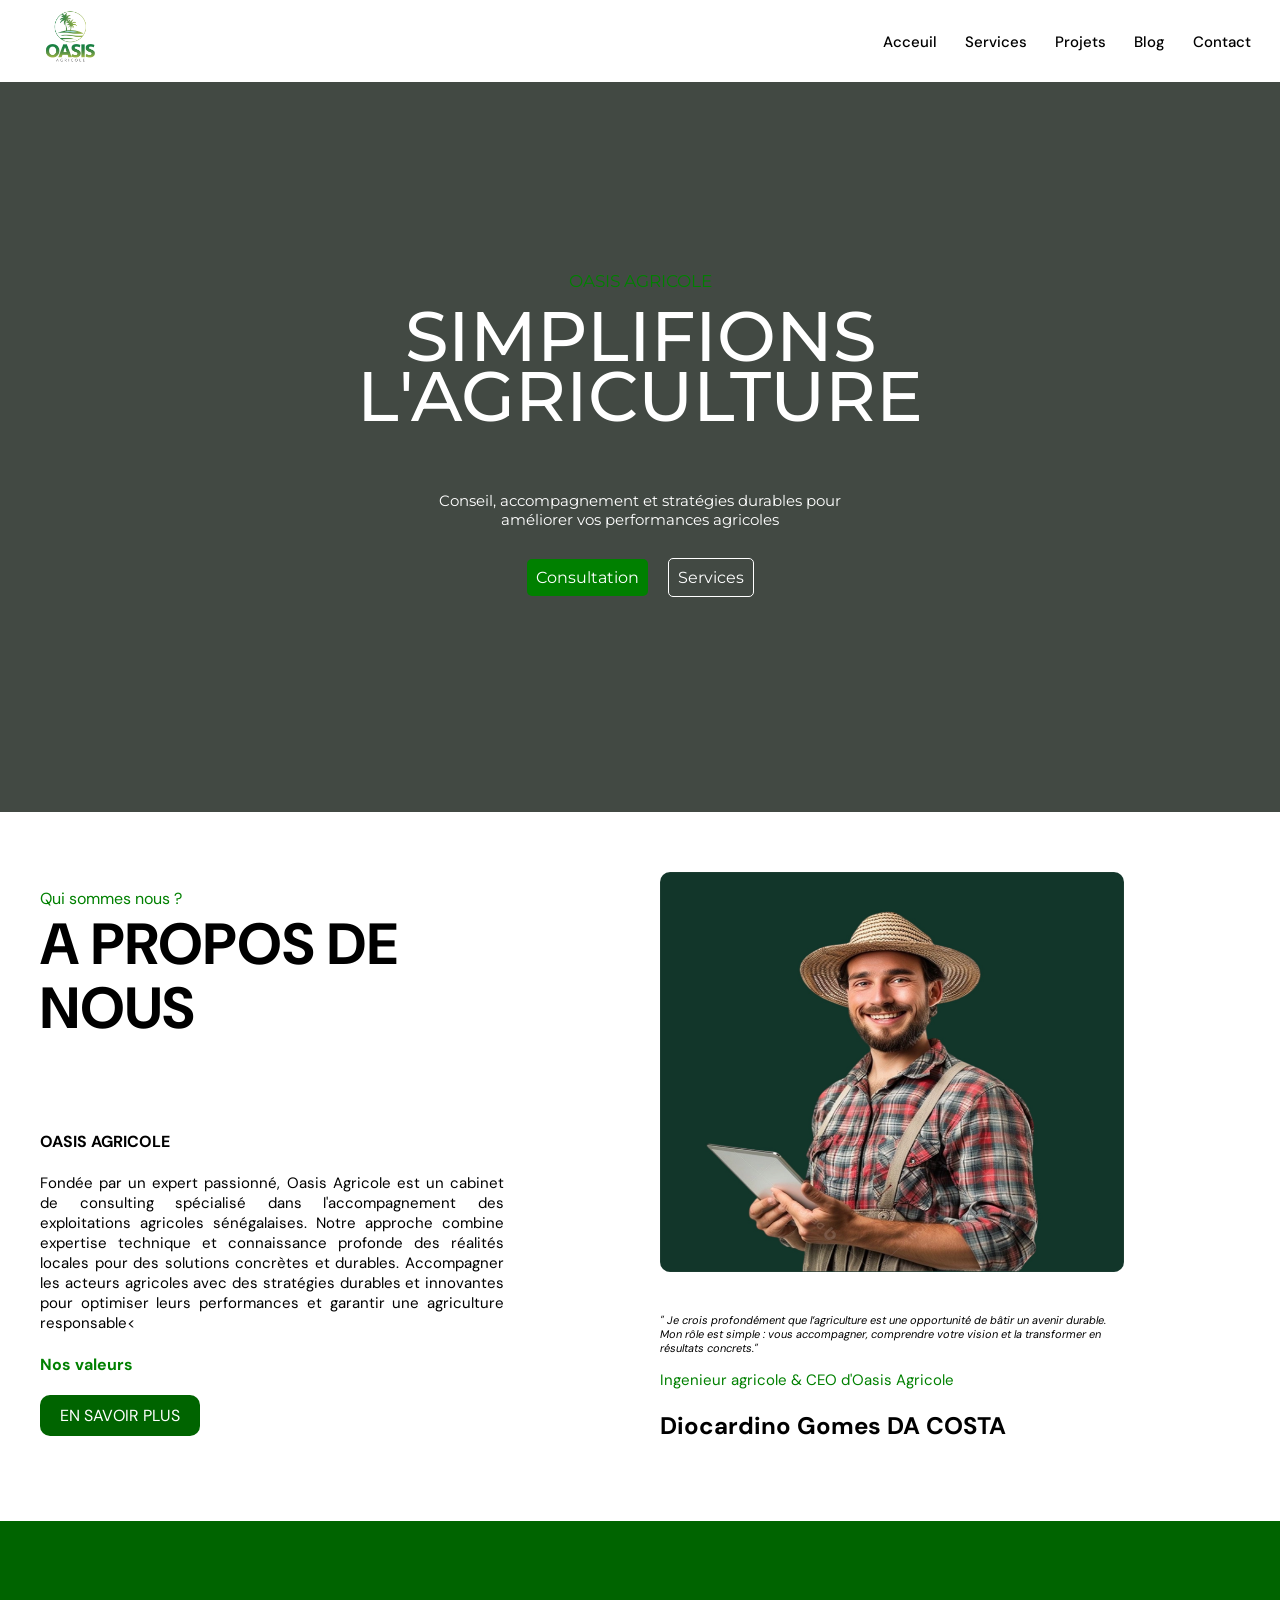
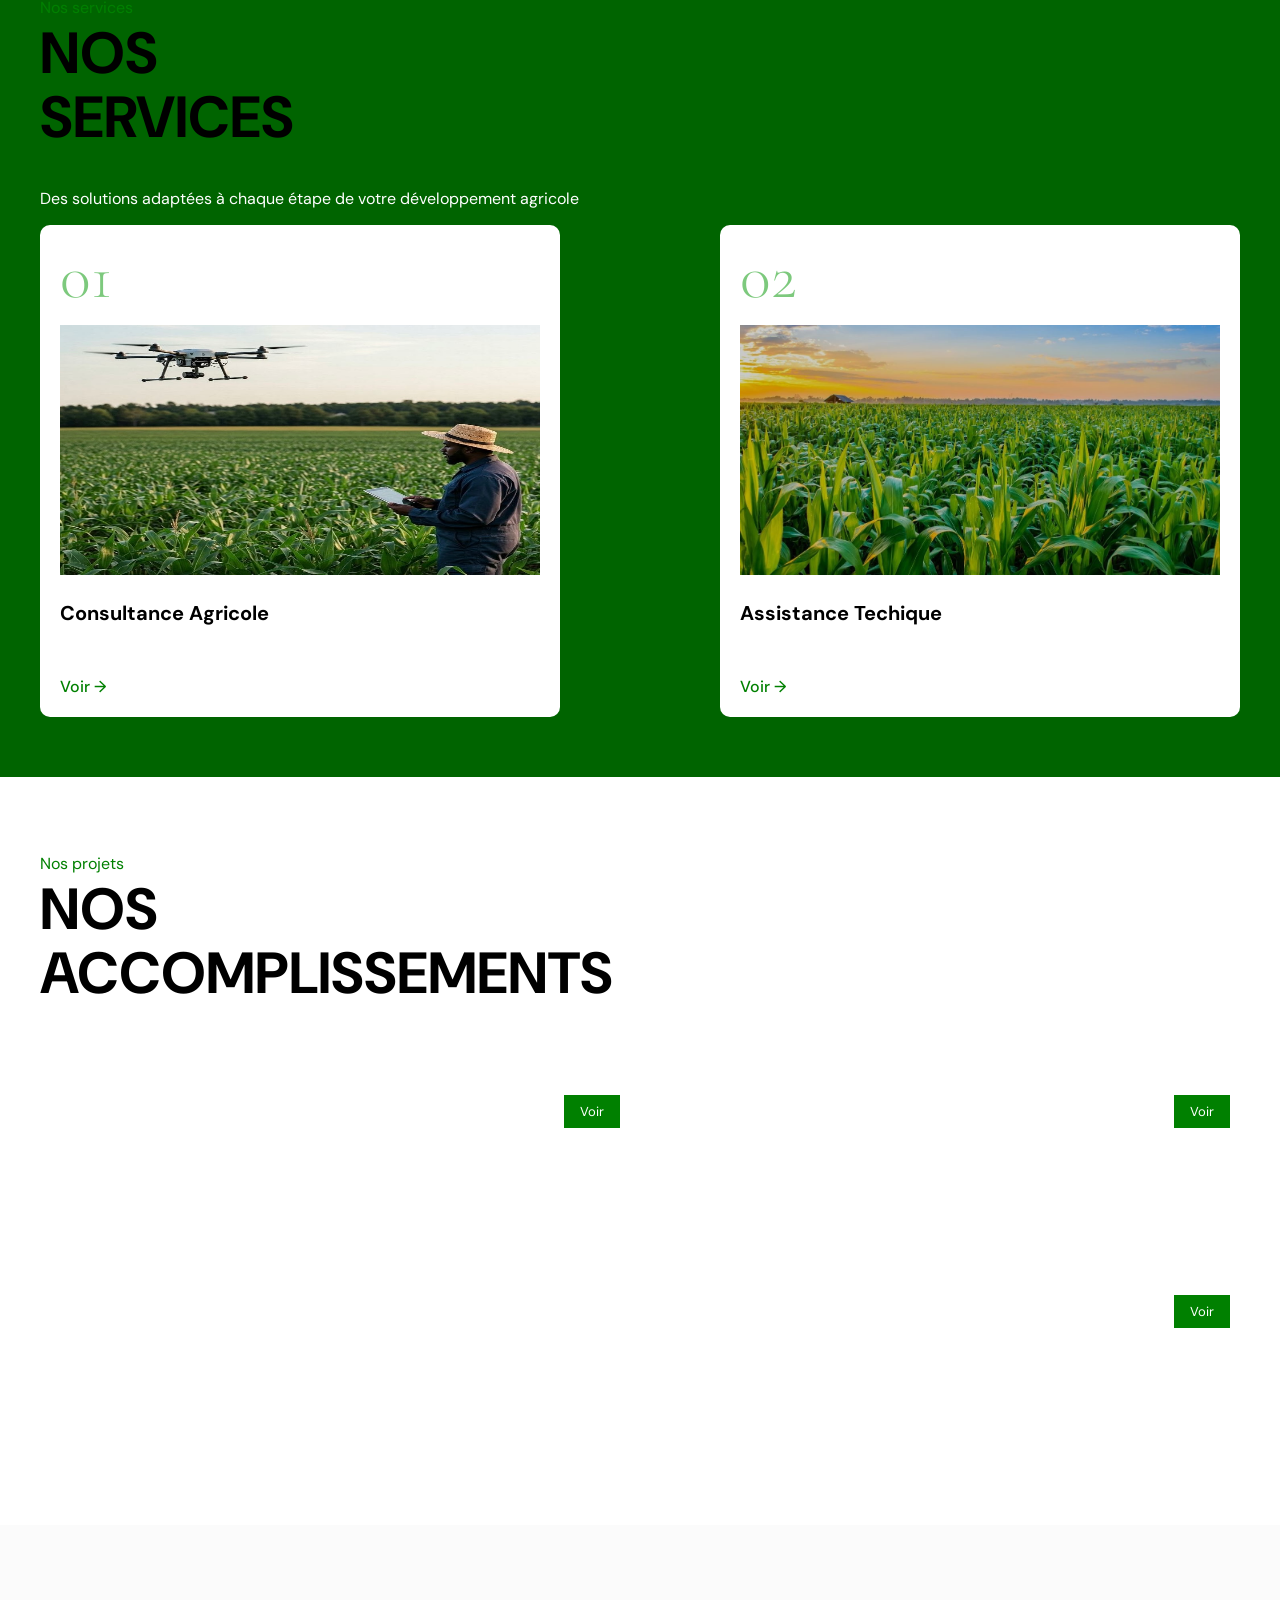
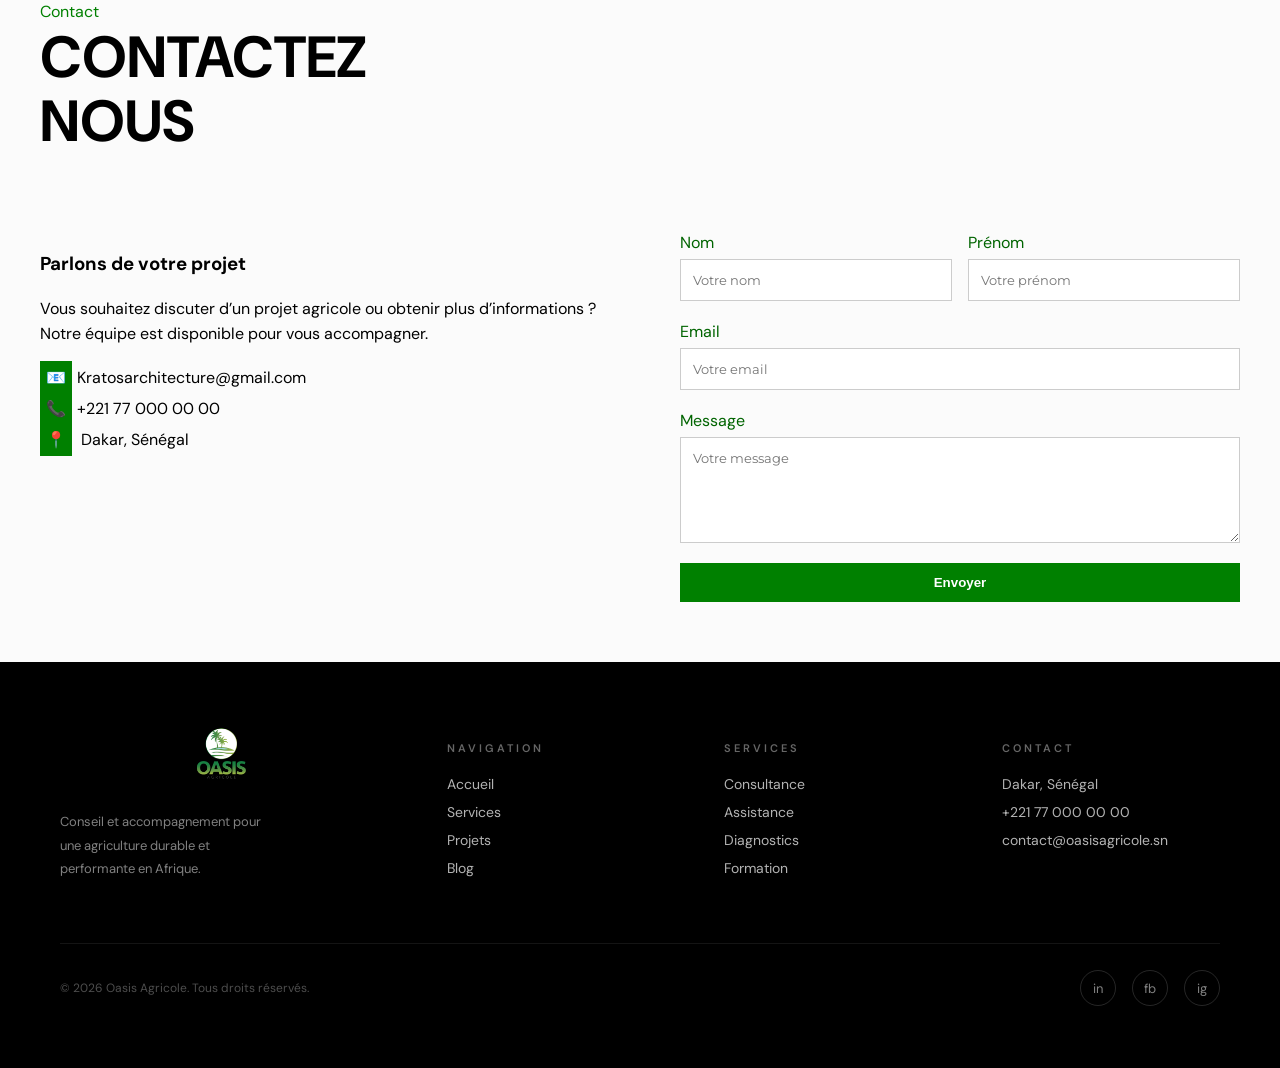
==== index.html @ 31deb03b "dddddd" ====
<!DOCTYPE html>
<html lang="en">
<head>
    <meta charset="UTF-8">
    <meta name="viewport" content="width=device-width, initial-scale=1.0">
    <title>Document</title>
    <link rel="stylesheet" href="style.css">

    <link rel="preconnect" href="https://fonts.googleapis.com">
    <link rel="preconnect" href="https://fonts.gstatic.com" crossorigin>
    <link href="https://fonts.googleapis.com/css2?family=Montserrat:ital,wght@0,100..900;1,100..900&family=Raleway:ital,wght@0,100..900;1,100..900&display=swap" rel="stylesheet">

    <link rel="preconnect" href="https://fonts.googleapis.com">
    <link rel="preconnect" href="https://fonts.gstatic.com" crossorigin>
    <link href="https://fonts.googleapis.com/css2?family=Cormorant+Garamond:wght@300;400;600;700&family=DM+Sans:wght@300;400;500;600&display=swap" rel="stylesheet">
    
</head>
<body>
   

    <header>
  
        <div class="top">
            <div class="logo">
       <a href=""><img src="images/IMG_3484.PNG" alt="" srcset=""></a>
            </div>
        
            <nav class="navbar" style="padding-right: 20px;">
                <ul>
                    <li><a href="index.html" class="link-hover">Acceuil</a></li>
                    <li><a href="services.html" class="link-hover">Services</a></li>
                    <li><a href="projets.html" class="link-hover">Projets</a></li>
                    <li><a href="blog.html" class="link-hover">Blog</a></li>
                    <li><a href="contact.html" class="link-hover">Contact</a></li>
                </ul>
            </nav>


            <div class="burger" onclick="toggleMenu()">
                <div></div>
                <div></div>
                <div></div>
            </div>
            <!-- PANIER + BURGER groupés ensemble -->
     
        
            <div class="full-menu" id="fullMenu">
                <span onclick="toggleMenu()" style="color: black; padding-bottom: 60px; font-weight: 700; font-size: 20px; cursor: pointer;">X</span>
                <a href="index.html" onclick="toggleMenu()">Acceuil</a>
            
                <a href="services.html" onclick="toggleMenu()">Services</a>
                <a href="projets.html" onclick="toggleMenu()">Projets</a>
                <a href="blog.html" onclick="toggleMenu()">Blog</a>
                <a href="contact.html" onclick="toggleMenu()">Contact</a>
            </div>

    
        </div>
        <div class="top1">
            <div class="overlay"></div>
            <div class="pp">
                <p class="p1">OASIS AGRICOLE</h3>
                <p class="p2">SIMPLIFIONS <br>L'AGRICULTURE</h1>
         
          
            <p class="p3">Conseil, accompagnement et stratégies durables  pour <br> améliorer vos performances agricoles</p>
            <div class="button">
                <a href="" class="button1">Consultation</a>
                <a href="" class="button2">Services</a>
            </div>

        </div>
<div>
    <img src="" alt="" srcset="">
</div>
        </div>
        
        

     
    </header>

    <main>




        <div class="about">
            <div class="about-grid">
                <!-- Colonne gauche -->
                <div class="col-left1">
                    <div class="titre1">
                        <p class="green">Qui sommes nous ?</p>
                        <h1>A PROPOS DE <br> NOUS</h1>
                    </div>
                    <div class="leftt1">
                        <div class="propos11">
                            <h4>OASIS AGRICOLE</h4>
                            <p>Fondée par un expert passionné, Oasis Agricole est un cabinet de consulting spécialisé dans l'accompagnement des exploitations agricoles sénégalaises. Notre approche combine expertise technique et connaissance profonde des réalités locales pour des solutions concrètes et durables.
                                Accompagner les acteurs agricoles avec des stratégies durables et innovantes pour optimiser leurs performances et garantir une agriculture responsable<
                            </p>
                        </div>
                      
                        <div class="vision">
                            <h4>Nos valeurs</h4>

                            <div>

                            </div>
                        
                        </div>

                     <div style="margin-top: 30px;"><a href="">EN SAVOIR PLUS </a></div>
                    
                    </div>
                </div>
        
                <!-- Colonne droite -->
                <div class="col-right1">
                  <img src="images/Photoroom_20260423_203913.JPG" alt="" srcset="">
                  <div>
                    <p style="font-style: italic; font-size: 11px; width: 80%;">
                       " Je crois profondément que l’agriculture est une opportunité de bâtir un avenir durable.
Mon rôle est simple : vous accompagner, comprendre votre vision et la transformer en résultats concrets."
                    </p>
                    <p style="color: green;">Ingenieur agricole & CEO d'Oasis Agricole</p>
                    <h2>Diocardino Gomes DA COSTA</h2>
             
                  </div>
                </div>
            </div>
        </div>
        






        <div class="about" style="background-color:  darkgreen; color: black;">
            <div class="about-grid">
                <!-- Colonne gauche -->
                <div class="col-left">
                    <div class="titre">
                        <p class="green">Nos services
                        </p>
                        <h1>NOS <br> SERVICES</h1>
                        <p style="color: white; margin-top: 1px;">Des solutions adaptées à chaque étape de votre développement agricole</p>
                    </div>

                </div>
        
                <!-- Colonne droite -->
                <div class="col-right">
                    <div class="propos1"> 
                    </div>
                  
                </div>
            </div>
            <div class="services">
                <div class="serv">
                    
                    <div class="serv-num">01</div>
                    <div style="display: flex; justify-content: space-between;">
  
            
                </div>
                <div><img src="images/Mmmm.jpg" alt="" srcset=""></div>
                <div style="display: flex; justify-content: space-between;">
                    <h3>Consultance Agricole</h3>
              
                  </div>

                 <div class="se"> <a href="services.html">Voir → </a> </div> </div>
                <div class="serv">
                    <div class="serv-num">02</div>
              
                <div><img src="images/IMG_3509.JPG" alt="" srcset=""></div>
                <div style="display: flex; justify-content: space-between;">
                    <h3>Assistance Techique</h3>
               
                    </div>

                <div class="se"> <a href="services.html">Voir → </a> </div> </div>
            </div>
        </div>

        <div class="about">
            <div class="about-grid" style="display: flex; flex-direction: column;">
                <!-- Colonne gauche -->
                <div class="col-left">
                    <div class="titre">
                        <p class="green">Nos projets
                        </p>
                        <h1>NOS <br> ACCOMPLISSEMENTS</h1>
                    </div>
            
                </div>
        
                <!-- Colonne droite -->
                <div class="projets">
                    <div class="pro-left">
                     <div class="pro3">       <a href="">Voir</a>
                        <div class="bot">
                            <h5>Projet 1</h5>
                            <p></p>
                        </div>
                    </div>
                    </div>
                    <div class="pro-right">
                     <div class="pro1">
                        <a href="">Voir</a>
                        <div class="bot">
                            <h5>Projet 2</h5>
                            <p></p>
                        </div>
                     </div>
                     <div class="pro2">
                        <a href="">Voir</a>
                        <div class="bot">
                            <h5>Projet 3</h5>
                            <p></p>
                        </div>
                     </div>
                    </div>
                    
                 </div>
            </div>
          
        </div>

        <div class="about" style="background-color:    #fbfbfb;">
            <div class="about-grid" style="display: flex; flex-direction: column;">
                <!-- Colonne gauche -->
                <div class="col-left">
                    <div class="titre">
                        <p class="green">Contact
                        </p>
                        <h1>CONTACTEZ<br> NOUS</h1>
                    </div>
            
                </div>
        
                <div class="contact" id="contact">
        
                  
                
                    <div class="contact-section">
                
                        <!-- LEFT : INFOS -->
                        <div class="contact-info">
                            <h3>Parlons de votre projet</h3>
                
                            <p>
                        Vous souhaitez discuter d’un projet agricole ou obtenir
                                plus d’informations ? Notre équipe est disponible pour vous accompagner.
                            </p>
                
                            <ul>
                                <li><span style="padding: 6px; background-color: green; margin-right: 5px;">📧</span>Kratosarchitecture@gmail.com</li>
                                <li><span style="padding: 6px; background-color: green; margin-right: 5px;">📞</span>+221 77 000 00 00</li>
                                <li><span style="padding: 6px; background-color: green; margin-right: 5px;">📍</span> Dakar, Sénégal</li>
                            </ul>
                        </div>
                
                
                        <!-- RIGHT : FORM -->
                        <form class="contact-form">
                            <div class="input-row">
                                <div class="input-group">
                                    <label>Nom</label>
                                    <input type="text" placeholder="Votre nom" id="name" name="name"> 
                                </div>
                                <div class="input-group">
                                    <label>Prénom</label>
                                    <input type="text" placeholder="Votre prénom" id="prenom" name="prenom">
                                </div>
                            </div>
                            <div class="input-group">
                                <label>Email</label>
                                <input type="email" placeholder="Votre email" id="email" name="email">
                            </div>
                            <div class="input-group">
                                <label>Message</label>
                                <textarea rows="5" placeholder="Votre message" id="message" name="message"></textarea>
                            </div>
                            <button type="submit">Envoyer</button>
                        </form>
                
                    </div>
                </div>
             
            </div>
          
        </div>
    </main>
    <footer>
        <div class="footer-grid">
            <div class="footer-brand">
                <div class="logo">
                    <a href=""><img src="images/IMG_3484.PNG" alt="" srcset=""></a>
                   
                </div>
                <p>Conseil et accompagnement pour une agriculture durable et performante en Afrique.</p>
            </div>
            <div class="footer-col">
                <h5>Navigation</h5>
                <a href="#">Accueil</a>
                <a href="#">Services</a>
                <a href="#">Projets</a>
                <a href="#">Blog</a>
            </div>
            <div class="footer-col">
                <h5>Services</h5>
                <a href="#">Consultance</a>
                <a href="#">Assistance</a>
                <a href="#">Diagnostics</a>
                <a href="#">Formation</a>
            </div>
            <div class="footer-col">
                <h5>Contact</h5>
                <a href="#">Dakar, Sénégal</a>
                <a href="#">+221 77 000 00 00</a>
                <a href="#">contact@oasisagricole.sn</a>
            </div>
        </div>
        <div class="footer-bottom">
            <p>© 2026 Oasis Agricole. Tous droits réservés.</p>
            <div class="social-links">
                <a href="#" class="social-link">in</a>
                <a href="#" class="social-link">fb</a>
                <a href="#" class="social-link">ig</a>
            </div>
        </div>
    </footer>
</body>
<script src="script.js"></script>
</html>
---- style.css ----
body {
    font-family: "DM Sans", sans-serif;
    margin: 0;
}

.logo {
    display: flex;
    justify-content: center;
}

.logo img {
    height: 67px;
}

.top {
    display: flex;
    justify-content: space-between;
    align-items: center;
    padding: 5px;
}

.link-hover {
    position: relative;
    text-decoration: none;
    color: white;
}


.link-hover::after {
    content: "";
    position: absolute;
    left: 0;
    bottom: -4px;
    width: 0%;
    height: 2px;
    background-color: green;
    transition: width 0.3s ease;
}

.link-hover:hover::after {
    width: 100%;
}

.full-menu {
    display: none;
    position: fixed;
    inset: 0;
    background-color: white;
    z-index: 9999;
    flex-direction: column;
    justify-content: start;
    align-items: start;
    gap: 40px;
    padding: 10px;
}

.full-menu a {
    color: black;
    font-size: 30px;
    text-decoration: none;
    font-weight: 600;
    border-bottom: 1px solid #eee;
    padding-bottom: 7px;
}

.burger {
    display: none;
    flex-direction: column;
    gap: 5px;
    cursor: pointer;
}

.burger div {
    width: 25px;
    height: 3px;
    background-color: black;
}

.p1 {
    font-size: 17px;
    color: green;
    margin-bottom: 2px;
}

.p2 {
    font-size: 70px;
    font-weight: 500;
    margin-top: 13px;
    margin-bottom: 30px;
    line-height: 60px;
}

.button1 {
    padding: 9px;
    background-color: green;
    color: white;
    border-radius: 5px;
    text-decoration: none;
}

.button2 {
    padding: 9px;
    background-color: transparent;
    color: white;
    border-radius: 5px;
    border: 1px solid white;
    text-decoration: none;
}

.button {
    padding: 25px;
    display: flex;
    gap: 20px;
    align-items: center;
    justify-content: center;
}

.p3 {
    margin-top: 35px;
    font-size: 15px;
    text-align: center;
    margin-bottom: 4px;
}

.pp {
    display: flex;
  
    flex-direction: column;
    position: relative;  /* ← ajout */
    z-index: 2; 
    color: white;
   
}

.navbar ul li a {
    text-decoration: none;
    color: black;
    font-weight: 500;
    font-size: 15px;
    padding: 4px;
}

.navbar ul li:active {
    text-decoration: none;
    color: green;
    font-weight: 500;
    font-size: 15px;
    padding: 4px;
    transform: scale(1.1);
}

.navbar ul {
    list-style: none;
    display: flex;
    gap: 20px;
    margin-left: 10px;
}

.logo a {
    text-decoration: none;
    color: black;
}

.abt {
    padding: 23px;
    padding-left: 40px;
    border-bottom: 1px solid black;
    color: white;
    text-align: center;
}

.abt1 {
    padding: 23px;
    text-align: center;
    color: white;
}

.number {
    font-size: 60px;
    font-weight: 600;
    text-align: center;
}

.text {
    color: whitesmoke;
    font-size: 14px;
}

.left {
    display: flex;
    justify-content: space-between;
}

.top1 {
    height: 730px;
    align-items: center;
    flex-direction: column;
    justify-content: center;
    text-align: center;
    background-color: #DFF5E1;
    color: black;
    background-image: url(images/Photoroom_20260423_142145.PNG);
    background-position: center;
    background-repeat: no-repeat;
    background-size: cover;
    font-family: "Montserrat", sans-serif;
    position: relative; 
    z-index: 2;
    display: flex;
}



.overlay {
    position: absolute;
    min-height: 730px;

width: 100%;
    background-color: rgba(0,0,0,0.5); /* noir semi-transparent */

    z-index: 1; /* derrière le texte */
}


/* Overlay */
.top1 .overlay {
  position: absolute;
  inset: 0; /* top:0; left:0; right:0; bottom:0 */
  background-color: rgba(0,0,0,0.7);

  z-index: 1; /* derrière le texte */
}

.first {
    display: flex;
    justify-content: space-between;
}

.titre {
    text-align: start;
}

.titre1 {
    text-align: start;
}

.green {
    color: green;
    margin-bottom: 2px;
}

.about {
    padding: 60px 40px;
}

.about-grid {
    display: grid;
    grid-template-columns: 1fr 1fr;
    gap: 40px;
    align-items: start;
}

.about-grid1 {
    display: grid;
    grid-template-columns: 1fr 1fr;
    gap: 40px;
    align-items: start;
}

.col-left {
    display: flex;
    flex-direction: column;
    gap: 30px;
}
.col-left1 {
    display: flex;
    flex-direction: column;
    gap: 30px;
}

.col-right {
    display: flex;
    flex-direction: column;
    gap: 30px;
}

.col-right1 {
    display: flex;
    flex-direction: column;
    gap: 30px;
}

.titre h1 {
    font-size: 58px;
    margin-top: 4px;
    line-height: 1.1;
}

.titre1 h1 {
    font-size: 58px;
    margin-top: 4px;
    line-height: 1.1;
}

.services {
    display: flex;
    justify-content: space-between;
    flex-wrap: wrap;
}

.serv {
    width: 40%;
    text-align: justify;
    background-color: white;
    padding: 20px;
    color: black;
    border-radius: 10px;
  
}


.serv:hover{
 
    background-color: white;
   
}

.leftt1 a {
    background-color: darkgreen;
    padding: 10px 20px;
    color: white;
    text-decoration: none;
    margin-top: 30px;
    border-radius: 10px;
}

.input-row {
    display: flex;
    gap: 1rem;
}

.input-row .input-group {
    flex: 1;
}

.col-right1 img {
    height: 400px;
    width: 80%;
    border-radius: 10px;
}


.serv:hover h3{
 
  color: black;
   
}

.serv:hover p{
 
    color: black;
     
  }

.serv h3 {
    font-size: 20px;
    color: black;
}

.serv p {
  color: whitesmoke;
}


.se {
    display: flex;
    justify-content: end;
}

.col-right1 p,
.leftt1 p {
    font-size: 15px;
}


/* ---- ACCOMPLISSEMENTS ---- */

.projets {
    display: flex;
    gap: 20px;
    align-items: stretch;
    justify-content: center;
    width: 100%;
}

.pro-left {
    flex: 1;
    padding: 0;
}

.pro-right {
    flex: 1;
    display: flex;
    flex-direction: column;
    gap: 20px;
    padding: 0;
}

.pro3 {
    position: relative;
    height: 100%;
    min-height: 300px;
    background-image: url(images/Photoroom_20260422_170349.PNG);
    background-size: cover;
    background-repeat: no-repeat;
    background-position: center;
    width: 100%;
}

.pro1 {
    position: relative;
    flex: 1;
    min-height: 180px;
    background-image: url(images/Photoroom_20260422_170304.PNG);
    background-size: cover;
    background-repeat: no-repeat;
    background-position: center;
    width: 100%;
}

.pro2 {
    position: relative;
    flex: 1;
    min-height: 180px;
    background-image: url(images/Photoroom_20260422_170333.PNG);
    background-size: cover;
    background-repeat: no-repeat;
    background-position: center;
    width: 100%;
}

.projets a {
    position: absolute;
    top: 10px;
    right: 10px;
    padding: 8px 16px;
    background-color: green;
    text-decoration: none;
    color: white;
    font-size: 13px;
}

.bot {
    position: absolute;
    bottom: 10px;
    left: 15px;
    color: white;
}

/* ---- FIN ACCOMPLISSEMENTS ---- */

.leftt {
    max-width: 80%;
    text-align: justify;
}


.leftt1 {
    max-width: 80%;
    text-align: justify;
}

.propos1 {
    max-width: 100%;
    text-align: justify;
}

.propos11 {
    max-width: 100%;
    text-align: justify;
}

.top-about {
    display: flex;
    flex-direction: column;
    background-color: green;
    width: 100%;
}

.top-about1 {
    display: flex;
    flex-direction: column;
    background-color: green;
    width: 100%;
    font-family: "Raleway", sans-serif;
}

.contact-section {
    display: flex;
    justify-content: space-between;
    gap: 80px;
}

.contact-info {
    color: black;
    width: 50%;
}

.contact-info p {
    color: black;
    margin: 20px 0;
    line-height: 1.6;
}

.contact-info ul {
    list-style: none;
    padding: 0;
}

.contact-info li {
    margin-bottom: 10px;
}

.contact-form {
    width: 50%;
    display: flex;
    flex-direction: column;
    gap: 20px;
}

.input-group {
    display: flex;
    flex-direction: column;
    gap: 6px;
}

.contact-form input,
.contact-form textarea {
    background: white;
    border: 1px solid #ccc;
    padding: 12px;
    color: black;
    font-family: "Montserrat", sans-serif;
}

.contact-form label {
    color: darkgreen;
}

.contact-form input:focus,
.contact-form textarea:focus {
    outline: none;
    border: 1px solid burlywood;
}

.serv-num {
    font-family: "Cormorant Garamond", serif;
    font-size: 64px;
    font-weight: 300;
   color: #7dc97d;
    line-height: 1;
    margin-bottom: 16px;
}

.contact-form button {
    padding: 12px;
    background: green;
    border: none;
    color: white;
    font-weight: 600;
    cursor: pointer;
    transition: 0.2s;
}

.contact-form button:hover {
    transform: translateY(-2px);
}

.serv a {
    background-color: transparent;
    color: green;
  
    border-radius: 7px;
    text-decoration: none;
    font-weight: 500;
    margin-top: 30px;
    width: 100%;
}


footer {
    background: black;
    color: white;
    padding: 60px;
}

.footer-grid {
    display: grid;
    grid-template-columns: 1.5fr 1fr 1fr 1fr;
    gap: 60px;
    margin-bottom: 50px;
}

.footer-brand .logo-text span:first-child { color: #7dc97d; }
.footer-brand .logo-text span:last-child { color: rgba(255,255,255,0.4); }

.footer-brand p {
    font-size: 13px;
    color: rgba(255,255,255,0.5);
    line-height: 1.8;
    margin-top: 16px;
    max-width: 220px;
}

.footer-col h5 {
    font-size: 11px;
    letter-spacing: 3px;
    text-transform: uppercase;
    color: rgba(255,255,255,0.4);
    margin-bottom: 20px;
    font-weight: 600;
}

.footer-col a {
    display: block;
    text-decoration: none;
    color: rgba(255,255,255,0.7);
    font-size: 14px;
    margin-bottom: 10px;
    transition: color 0.3s;
}

.serv img {
 
    height: 250px;
    width: 100%;
}

.footer-col a:hover { color: #7dc97d; }

.footer-bottom {
    border-top: 1px solid rgba(255,255,255,0.08);
    padding-top: 24px;
    display: flex;
    justify-content: space-between;
    align-items: center;
}

.footer-bottom p {
    font-size: 12px;
    color: rgba(255,255,255,0.3);
}

.social-links {
    display: flex;
    gap: 16px;
}

.social-link {
    width: 34px; height: 34px;
    border: 1px solid rgba(255,255,255,0.15);
    border-radius: 50%;
    display: flex;
    align-items: center;
    justify-content: center;
    font-size: 13px;
    text-decoration: none;
    color: rgba(255,255,255,0.5);
    transition: all 0.3s;
}



.social-link:hover {
border-color: #7dc97d;
color: #7dc97d;
}

.vision h4{
  color: green;
        }
    
        .valeurs h4{
          color: green; 
        }



/* ======= RESPONSIVE ======= */


@media screen and (max-width: 768px) {
    .col-left1 {
        display: contents;
    }

    .col-right1 {
        display: contents;
    }

    .titre1 {
        order: 1;
    
    }

    .propos11 {
        order: 2;
    }

    .leftt1 {
        order: 3;
      max-width: 100%;
    }

    .top-about1 {
        order: 4;
        display: flex;
        flex-direction: row;
        justify-content: space-around;
    }

    .top-about1 .abt {
        border-bottom: none;
        border-right: 1px solid rgba(255, 255, 255, 0.3);
        padding: 16px;
    }

    .top-about1 .abt1 {
        padding: 16px;
    }

    .about-grid1 {
        display: flex;
        flex-direction: column;
    }

    .vision {
border-left: 1px solid green;
padding-left: 40px;
    }

    .valeurs {
        border-left: 1px solid green;
        padding-left: 40px;  
    }
}


@media screen and (max-width: 600px) {
    .col-left1 {
        display: contents;
    }

    .col-right1 {
        display: contents;
    }

    .titre1 {
        order: 1;
    }

    .propos11 {
        order: 2;
    }

    .leftt1 {
        order: 3;
        max-width: 100%;
    }

    .top-about1 {
        order: 4;
        display: flex;
    }

    .about-grid1 {
        display: flex;
        flex-direction: column;
    }

    footer { padding: 50px 24px; }
.footer-grid { grid-template-columns: 1fr 1fr; gap: 40px; }

.serv {
  
    background-color: white;



}



.top-about1 {
    order: 4;
    display: flex;
    flex-direction: row;
    justify-content: space-around;
}

.top-about1 .abt {
    border-bottom: none;
    border-right: 1px solid rgba(255, 255, 255, 0.3);
    padding: 16px;
}

.top-about1 .abt1 {
    padding: 16px;
}

}




@media screen and (max-width: 480px) {
    .col-left1 {
        display: contents;
    }

    .col-right1 {
        display: contents;
    }

    .titre1 {
        order: 1;
    }

    .propos11 {
        order: 2;
    }

    .leftt1 {
        order: 3;
        max-width: 100%;
    }

    .top-about1 {
        order: 4;
        display: flex;
    }

    .about-grid1 {
        display: flex;
        flex-direction: column;
    }
    .footer-grid { grid-template-columns: 1fr; }

    .serv {
  
        background-color: white;
    
    }

    .top-about1 {
        order: 4;
        display: flex;
        flex-direction: row;
        justify-content: space-around;
    }

    .top-about1 .abt {
        border-bottom: none;
        border-right: 1px solid rgba(255, 255, 255, 0.3);
        padding: 16px;
    }

    .top-about1 .abt1 {
        padding: 16px;
    }


}






@media screen and (max-width: 768px) {
    .about-grid {
        grid-template-columns: 1fr;
    }

    .titre h1 {
        font-size: 33px;
    }

    .titre1 h1 {
        font-size: 33px;
      
    }

    .top-about {
        flex-direction: row;
        justify-content: space-around;
    }

    .abt {
        border-bottom: none;
        border-right: 1px solid rgba(255, 255, 255, 0.3);
        padding: 16px;
    }

    .number {
        font-size: 32px;
    }

    .projets {
        flex-direction: column;
    }

    .pro3, .pro1, .pro2 {
        min-height: 250px;
        width: 100%;
    }

    .pro-left, .pro-right {
        width: 100%;
    }

    .serv {
        width: 100%;
    }

    .contact-section {
        flex-direction: column;
    }

    .contact-info,
    .contact-form {
        width: 100%;
    }


.col-right1 p,
.leftt1 p {
    font-size: 13px;
}
}

@media screen and (max-width: 600px) {
    .navbar ul {
        display: none;
    }

    .p3 {
        margin-top: 30px;
        font-size: 13px;
        text-align: center;
        margin-bottom: 4px;
    }

    .p2 {
        font-size: 48px;
        font-weight: 500;
        margin-top: 13px;
        margin-bottom: 30px;
        line-height: 50px;
    }

    .burger {
        display: flex;
    }

    .full-menu {
        display: none;
    }

    .full-menu.open {
        display: flex;
    }

    .abt {
        padding: 23px;
        padding-left: 18px;
        border-right: 1px solid black;
        color: white;
        text-align: center;
    }

    .abt1 {
        padding: 23px;
        text-align: center;
        color: white;
    }

    .number {
        font-size: 38px;
        font-weight: 600;
        text-align: center;
    }

    .text {
        color: whitesmoke;
        font-size: 11px;
    }

    .top-about1 {
        display: flex;
     }

     .col-right1 p,
.leftt1 p {
    font-size: 13px;
}

.serv img {
   
    height: 250px;
    width: 100%;
}
}

@media screen and (max-width: 480px) {
    .navbar ul {
        display: none;
    }

    .burger div {
       
        background-color: black;
    }

    .col-right1 p,
.leftt1 p {
    font-size: 13px;
}

    .p3 {
        margin-top: 30px;
        font-size: 13px;
        text-align: center;
        margin-bottom: 4px;
    }

    .full-menu {
        display: none;
    }

    .full-menu.open {
        display: flex;
    }

    .about {
        padding: 30px 20px;
    }

    .top-about1 {
       display: flex;
    }

    .abt {
        border-right: none;
        border-bottom: 1px solid rgba(255, 255, 255, 0.3);
    }

    .p2 {
        font-size: 42px;
        font-weight: 500;
        margin-top: 13px;
        margin-bottom: 30px;
        line-height: 50px;
    }

    .titre1 h1 {
        font-size: 30px;
      
    }

    .titre h1 {
        font-size: 30px;
      
    }

    .titre h1 {
        font-size: 30px;
      
    }

    .serv h3 {
        font-size: 20px;
      

        
    }

    .serv p {
        font-size: 16px;
      
    }

    .serv img {
   
        height: 240px;
        width: 100%;
    }
}
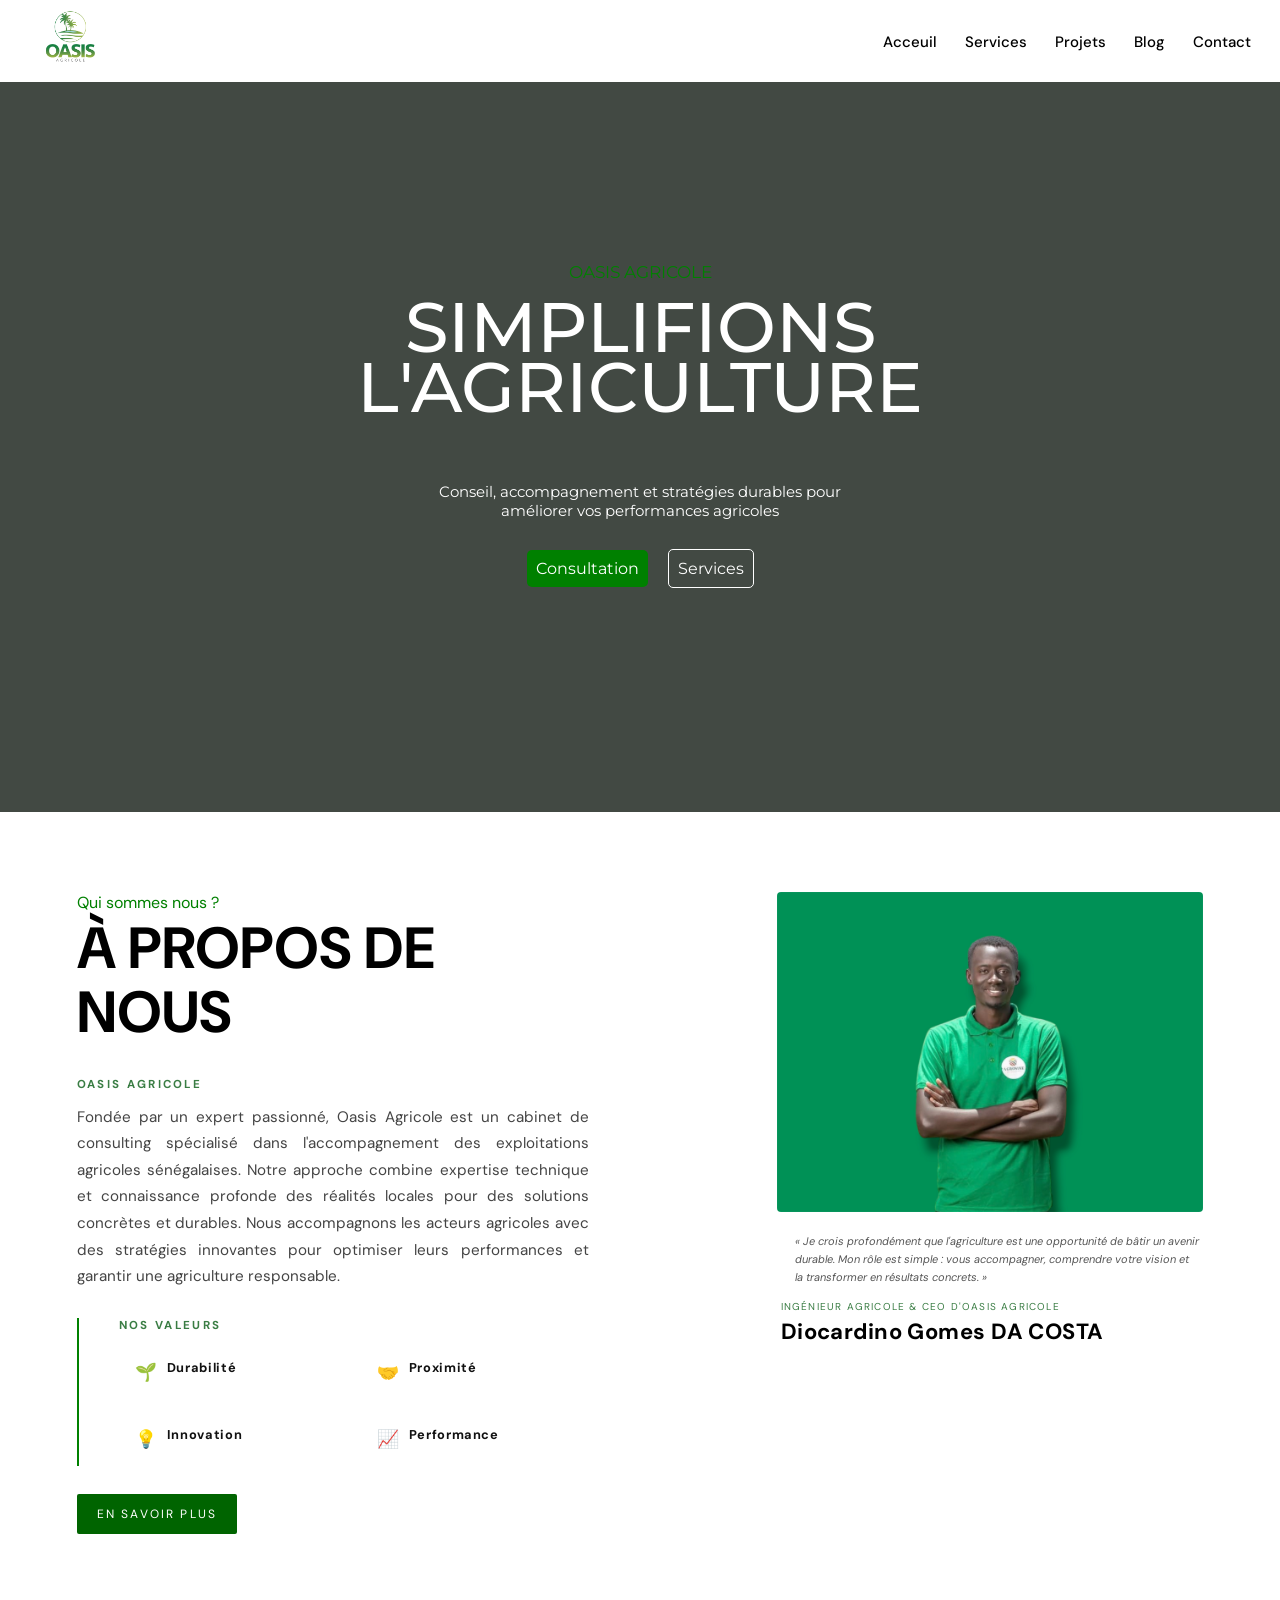
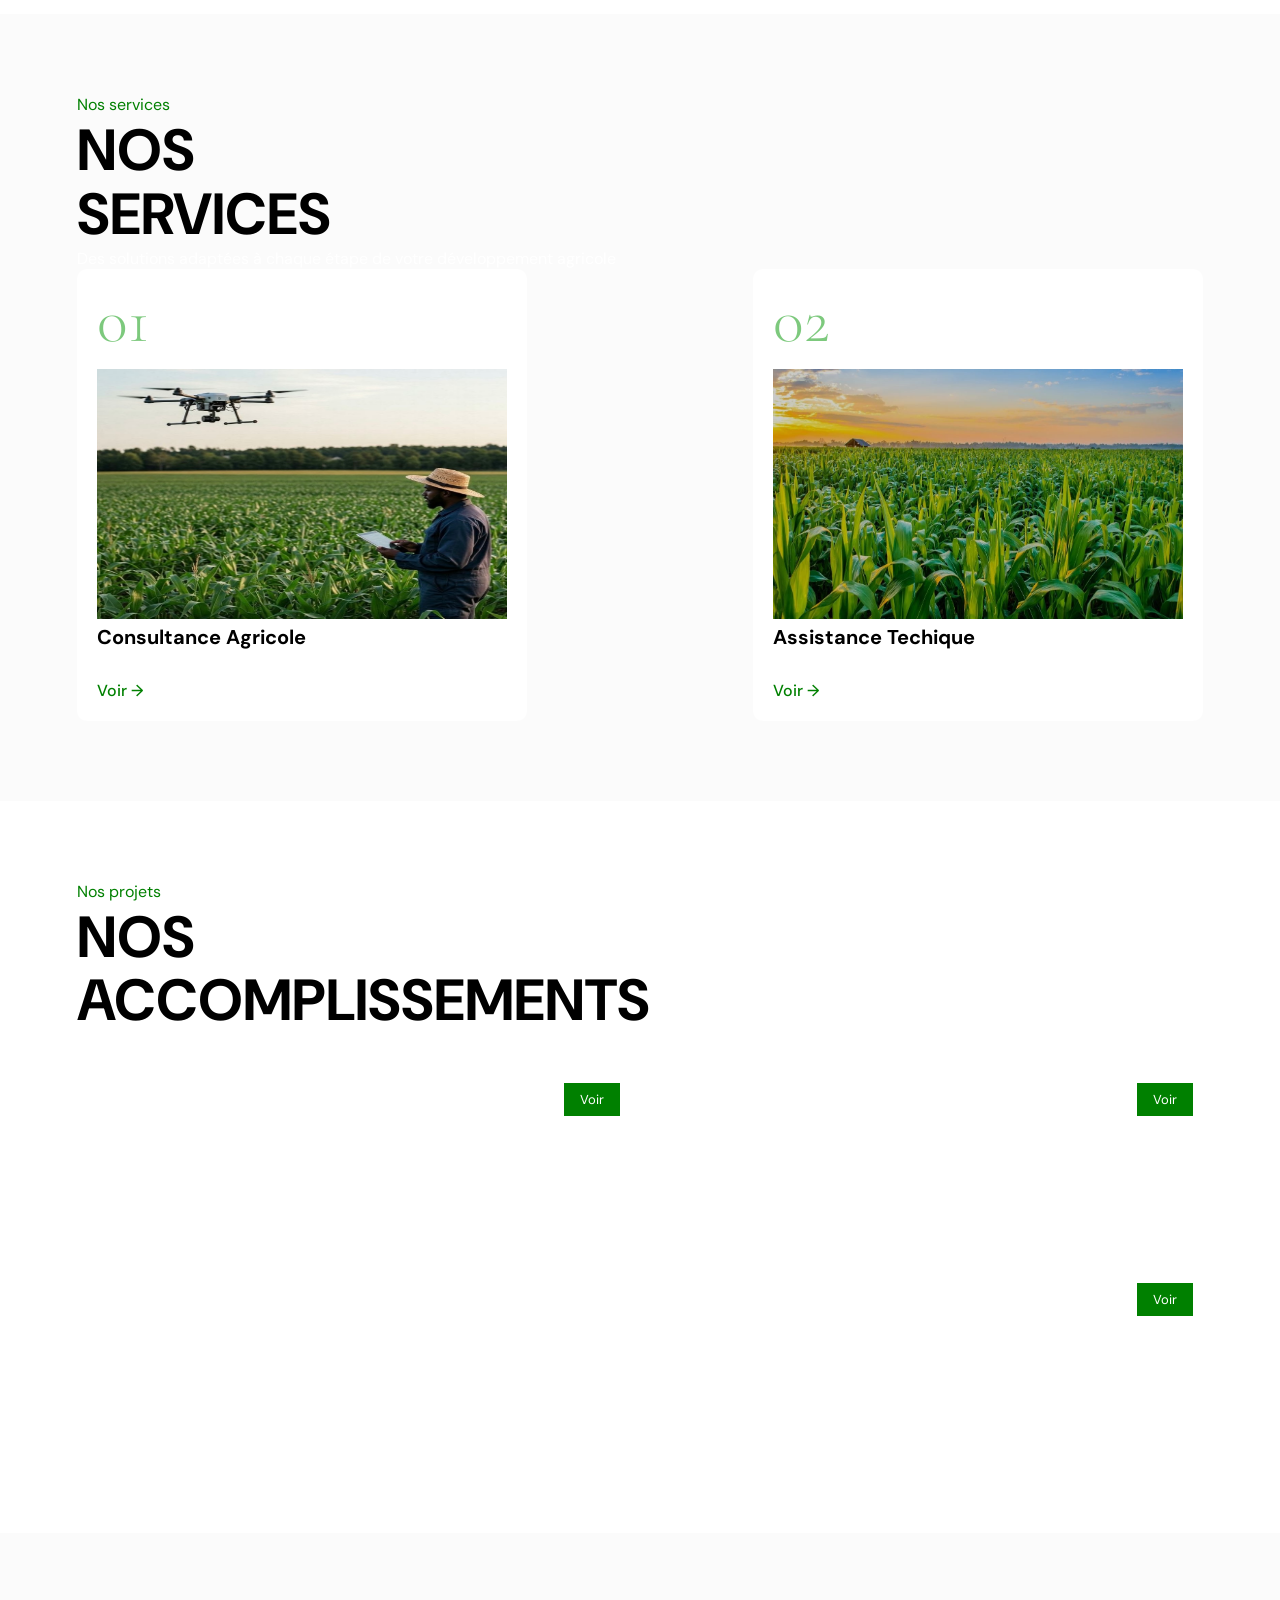
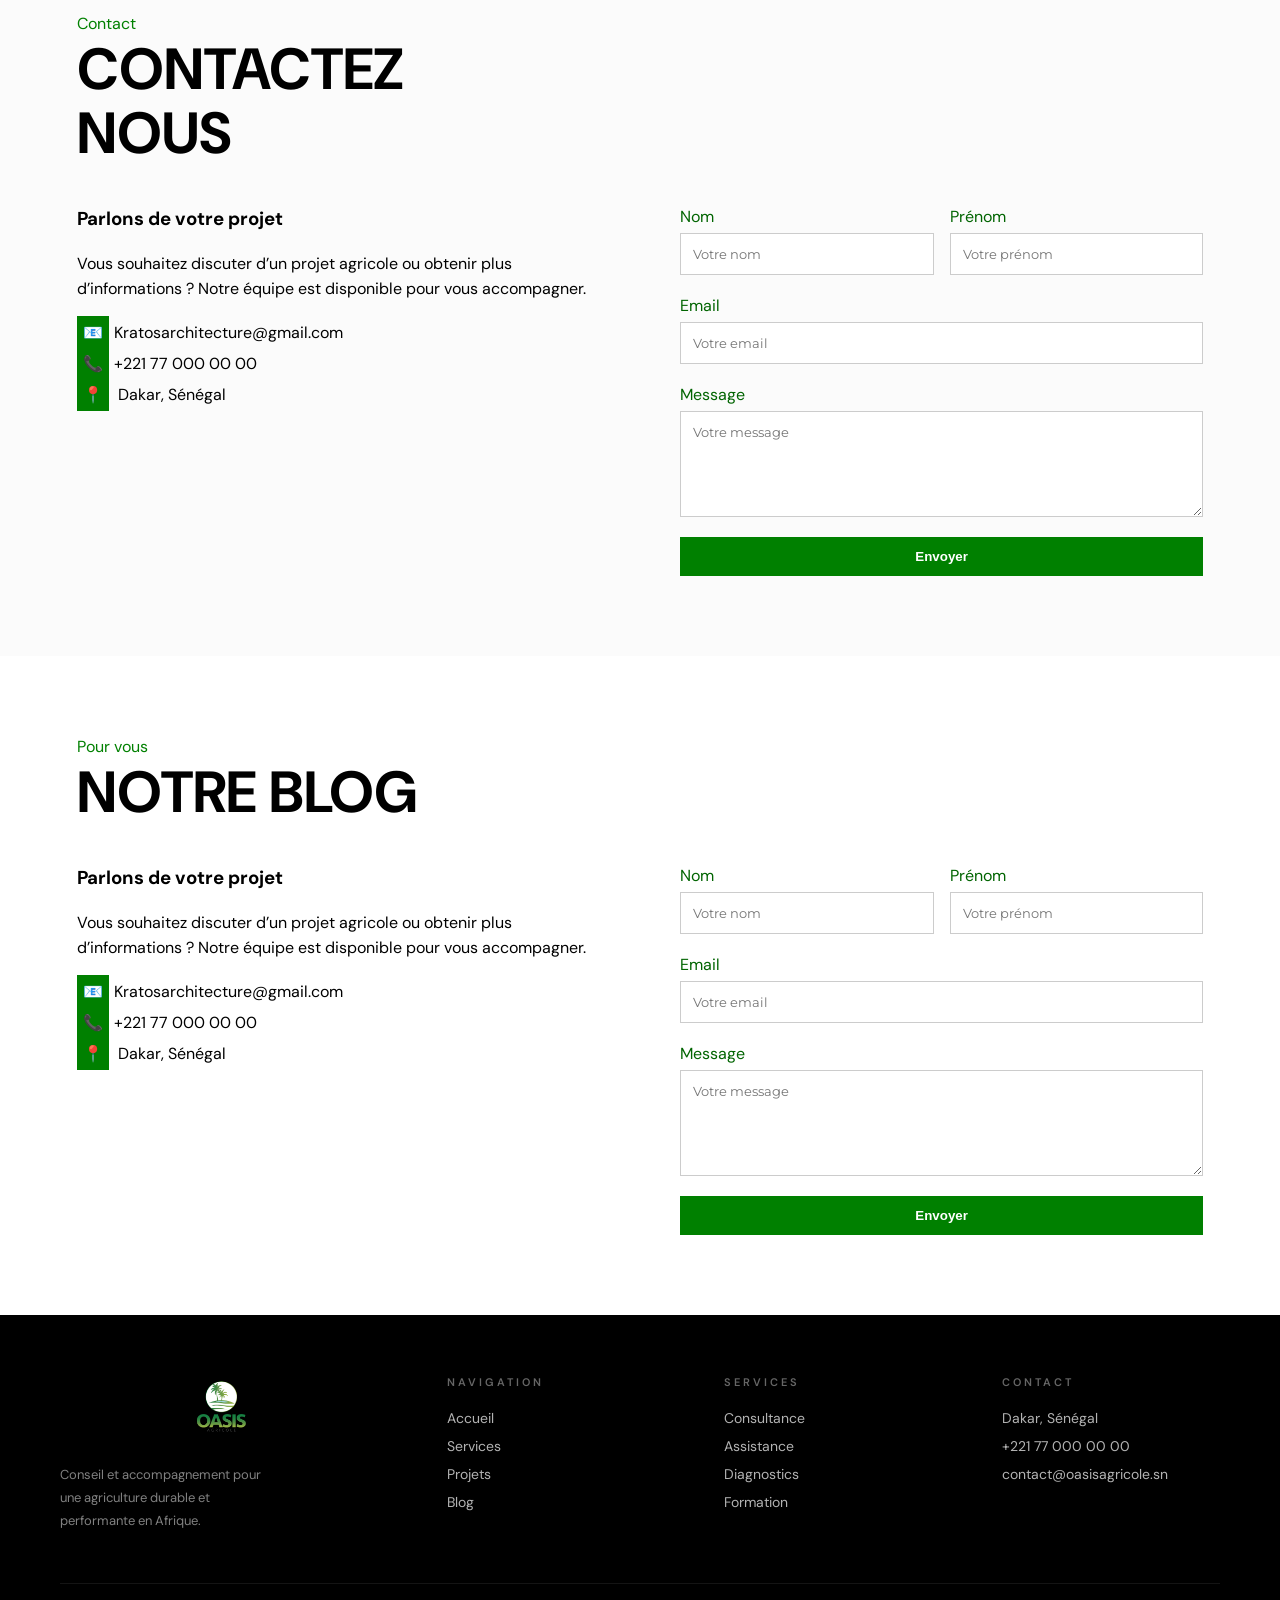
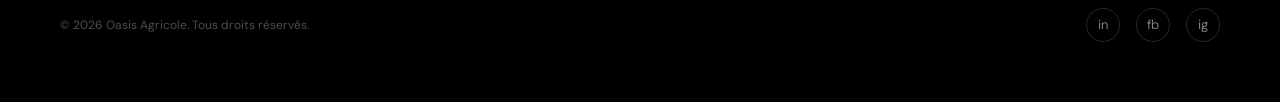
==== commit c1dded0c: "sdgggé" ====
--- a/index.html
+++ b/index.html
@@ -14,6 +14,232 @@
     <link rel="preconnect" href="https://fonts.gstatic.com" crossorigin>
     <link href="https://fonts.googleapis.com/css2?family=Cormorant+Garamond:wght@300;400;600;700&family=DM+Sans:wght@300;400;500;600&display=swap" rel="stylesheet">
     
+    <style>
+  * { margin: 0; padding: 0; box-sizing: border-box; }
+
+
+
+  /* ─── SECTION ABOUT ─── */
+  .about {
+    padding: 80px 6%;
+  }
+
+  .about-grid1 {
+    display: grid;
+    /* Texte prend 60%, image 40% */
+    grid-template-columns: 60fr 40fr;
+    gap: 60px;
+    align-items: start;
+  }
+
+  /* ─── COLONNE GAUCHE ─── */
+  .col-left1 {
+    display: flex;
+    flex-direction: column;
+    gap: 32px;
+  }
+
+  .leftt1 {
+   max-width: 80%;
+  }
+
+
+
+
+
+  .propos11 h4,
+  .vision h4 {
+    font-size: 0.72rem;
+    letter-spacing: 0.2em;
+    text-transform: uppercase;
+    color: #3a7d44;
+    margin-bottom: 12px;
+  
+  }
+
+  .propos11 p {
+    font-size: 0.95rem;
+    line-height: 1.75;
+    color: #444;
+    max-width: 100%;
+  }
+
+  /* Valeurs */
+  .valeurs-grid {
+    display: grid;
+    grid-template-columns: 1fr 1fr;
+    gap: 14px;
+    margin-top: 4px;
+  }
+
+
+  .vision {
+border-left: 2px solid green;
+padding-left: 40px;
+    }
+
+  .valeur-item {
+    display: flex;
+    align-items: flex-start;
+    gap: 10px;
+    padding: 14px 16px;
+    background: #fff;
+   
+    border-radius: 0 6px 6px 0;
+  }
+
+  .valeur-item .icon {
+    font-size: 1.1rem;
+    margin-top: 1px;
+    flex-shrink: 0;
+  }
+
+  .valeur-item strong {
+    display: block;
+    font-size: 0.8rem;
+    font-weight: 700;
+    letter-spacing: 0.05em;
+    color: #111;
+    margin-bottom: 2px;
+  }
+
+  .valeur-item span {
+    font-size: 0.78rem;
+    color: #666;
+    line-height: 1.4;
+  }
+
+  /* CTA */
+  .cta-link a {
+    display: inline-block;
+    padding: 12px 20px;
+    background: darkgreen;
+    color: #fff;
+    text-decoration: none;
+    font-size: 0.75rem;
+border-radius: 10px;
+    letter-spacing: 0.18em;
+    text-transform: uppercase;
+    border-radius: 2px;
+    transition: background 0.2s ease;
+  }
+
+  .cta-link1 a {
+    display: none;
+    padding: 12px 20px;
+    background: darkgreen;
+    color: #fff;
+    text-decoration: none;
+    font-size: 0.75rem;
+border-radius: 10px;
+    letter-spacing: 0.18em;
+    text-transform: uppercase;
+    border-radius: 2px;
+    transition: background 0.2s ease;
+  }
+
+  .cta-link a:hover {
+    background: #2e6337;
+  }
+
+  /* ─── COLONNE DROITE ─── */
+  .col-right1 {
+    display: flex;
+    flex-direction: column;
+    gap: 20px;
+    /* S'aligne avec le début de la col gauche (titre inclus) */
+    align-self: start;
+    position: sticky;
+    top: 40px;
+  }
+
+  .col-right1 img {
+    width: 100%;
+   height: 66%;
+    object-fit: cover;
+    object-position: top center;
+    border-radius: 4px;
+    display: block;
+  }
+
+  .fondateur-caption {
+    padding: 0 4px;
+  }
+
+  .fondateur-caption .citation {
+    font-style: italic;
+    font-size: 11px;
+    line-height: 1.65;
+    color: #555;
+
+    padding-left: 14px;
+    margin-bottom: 14px;
+  }
+
+  .fondateur-caption .titre-poste {
+    font-size: 10px;
+    color: #3a7d44;
+   
+    letter-spacing: 0.12em;
+    text-transform: uppercase;
+    margin-bottom: 4px;
+  }
+
+  .fondateur-caption h2 {
+    font-size: 22px;
+    font-weight: 700;
+    letter-spacing: 0.02em;
+    color: black;
+  }
+
+  /* ─── RESPONSIVE ─── */
+  @media (max-width: 768px) {
+
+/* La grille devient une colonne flex */
+.about-grid1 {
+  display: flex;
+  flex-direction: column;
+  gap: 40px;
+}
+
+/* Ordre : titre+texte > photo > bouton */
+.col-left1  { order: 1; width: 100%; }
+.col-right1 { order: 2; position: static; }
+.cta-link   { order: 3; }
+
+/* Le texte prend toute la largeur */
+.propos11 p {
+  font-size: 0.95rem;
+  line-height: 1.75;
+  color: #444;
+  max-width: 100%;
+}
+
+.cta-link1 a {
+    display: flex;
+   
+  }
+
+  .cta-link a {
+    display: none;
+   
+  }
+
+.col-right1 img {
+  aspect-ratio: 4 / 3;
+}
+
+.valeur-item {
+  border-left: none;
+  padding: 0px;
+}
+
+.leftt1 {
+   max-width: 100%;
+  }
+}
+
+</style>
 </head>
 <body>
    
@@ -82,62 +308,94 @@
 
     <main>
 
-
-
-
-        <div class="about">
-            <div class="about-grid">
-                <!-- Colonne gauche -->
-                <div class="col-left1">
-                    <div class="titre1">
-                        <p class="green">Qui sommes nous ?</p>
-                        <h1>A PROPOS DE <br> NOUS</h1>
-                    </div>
-                    <div class="leftt1">
-                        <div class="propos11">
-                            <h4>OASIS AGRICOLE</h4>
-                            <p>Fondée par un expert passionné, Oasis Agricole est un cabinet de consulting spécialisé dans l'accompagnement des exploitations agricoles sénégalaises. Notre approche combine expertise technique et connaissance profonde des réalités locales pour des solutions concrètes et durables.
-                                Accompagner les acteurs agricoles avec des stratégies durables et innovantes pour optimiser leurs performances et garantir une agriculture responsable<
-                            </p>
-                        </div>
+     <section class="about">
+            <div class="about-grid1">
+          
+              <!-- ── Colonne gauche ── -->
+              <div class="col-left1">
+          
+                <div class="titre1">
+                  <p class="green">Qui sommes nous ?</p>
+                  <h1>À PROPOS DE<br>NOUS</h1>
+                </div>
+          
+                <div class="leftt1" style="display:flex; flex-direction:column; gap:28px;">
+          
+                  <div class="propos11">
+                    <h4>Oasis Agricole</h4>
+                    <p>Fondée par un expert passionné, Oasis Agricole est un cabinet de consulting spécialisé dans l'accompagnement des exploitations agricoles sénégalaises. Notre approche combine expertise technique et connaissance profonde des réalités locales pour des solutions concrètes et durables. Nous accompagnons les acteurs agricoles avec des stratégies innovantes pour optimiser leurs performances et garantir une agriculture responsable.</p>
+                  </div>
+          
+                  <div class="vision">
+                    <h4>Nos valeurs</h4>
+                    <div class="valeurs-grid">
+                      <div class="valeur-item">
+                        <span class="icon">🌱</span>
+                        <div>
+                          <strong>Durabilité</strong>
                       
-                        <div class="vision">
-                            <h4>Nos valeurs</h4>
-
-                            <div>
-
-                            </div>
+                        </div>
+                      </div>
+                      <div class="valeur-item">
+                        <span class="icon">🤝</span>
+                        <div>
+                          <strong>Proximité</strong>
                         
                         </div>
-
-                     <div style="margin-top: 30px;"><a href="">EN SAVOIR PLUS </a></div>
-                    
-                    </div>
-                </div>
-        
-                <!-- Colonne droite -->
-                <div class="col-right1">
-                  <img src="images/Photoroom_20260423_203913.JPG" alt="" srcset="">
-                  <div>
-                    <p style="font-style: italic; font-size: 11px; width: 80%;">
-                       " Je crois profondément que l’agriculture est une opportunité de bâtir un avenir durable.
-Mon rôle est simple : vous accompagner, comprendre votre vision et la transformer en résultats concrets."
-                    </p>
-                    <p style="color: green;">Ingenieur agricole & CEO d'Oasis Agricole</p>
-                    <h2>Diocardino Gomes DA COSTA</h2>
-             
+                      </div>
+                      <div class="valeur-item">
+                        <span class="icon">💡</span>
+                        <div>
+                          <strong>Innovation</strong>
+            
+                        </div>
+                      </div>
+                      <div class="valeur-item">
+                        <span class="icon">📈</span>
+                        <div>
+                          <strong>Performance</strong>
+                   
+                        </div>
+                      </div>
+                    </div>
                   </div>
-                </div>
-            </div>
-        </div>
-        
-
-
-
-
-
-
-        <div class="about" style="background-color:  darkgreen; color: black;">
+          
+                  <div class="cta-link">
+                    <a href="#">En savoir plus</a>
+                  </div>
+          
+                </div>
+              </div>
+          
+              <!-- ── Colonne droite ── -->
+              <div class="col-right1">
+                <img src="images/Photoroom_20260424_090029.JPG" alt="Diocardino Gomes DA COSTA">
+                <div class="fondateur-caption">
+                  <p class="citation">« Je crois profondément que l'agriculture est une opportunité de bâtir un avenir durable. Mon rôle est simple&nbsp;: vous accompagner, comprendre votre vision et la transformer en résultats concrets. »</p>
+                  <p class="titre-poste">Ingénieur agricole &amp; CEO d'Oasis Agricole</p>
+                  <h2>Diocardino Gomes DA COSTA</h2>
+                </div>
+
+                <div class="cta-link1">
+                    <a href="#">En savoir plus</a>
+                  </div>
+              </div>
+          
+            </div>
+          </section>
+
+
+
+
+     
+        
+
+
+
+
+
+
+        <div class="about" style="background-color:  #fbfbfb; color: black;">
             <div class="about-grid">
                 <!-- Colonne gauche -->
                 <div class="col-left">
@@ -293,6 +551,72 @@
             </div>
           
         </div>
+
+
+        <div class="about">
+            <div class="about-grid" style="display: flex; flex-direction: column;">
+                <!-- Colonne gauche -->
+                <div class="col-left">
+                    <div class="titre">
+                        <p class="green">Pour vous
+                        </p>
+                        <h1>NOTRE BLOG</h1>
+                    </div>
+            
+                </div>
+        
+                <div class="contact" id="contact">
+        
+                  
+                
+                    <div class="contact-section">
+                
+                        <!-- LEFT : INFOS -->
+                        <div class="contact-info">
+                            <h3>Parlons de votre projet</h3>
+                
+                            <p>
+                        Vous souhaitez discuter d’un projet agricole ou obtenir
+                                plus d’informations ? Notre équipe est disponible pour vous accompagner.
+                            </p>
+                
+                            <ul>
+                                <li><span style="padding: 6px; background-color: green; margin-right: 5px;">📧</span>Kratosarchitecture@gmail.com</li>
+                                <li><span style="padding: 6px; background-color: green; margin-right: 5px;">📞</span>+221 77 000 00 00</li>
+                                <li><span style="padding: 6px; background-color: green; margin-right: 5px;">📍</span> Dakar, Sénégal</li>
+                            </ul>
+                        </div>
+                
+                
+                        <!-- RIGHT : FORM -->
+                        <form class="contact-form">
+                            <div class="input-row">
+                                <div class="input-group">
+                                    <label>Nom</label>
+                                    <input type="text" placeholder="Votre nom" id="name" name="name"> 
+                                </div>
+                                <div class="input-group">
+                                    <label>Prénom</label>
+                                    <input type="text" placeholder="Votre prénom" id="prenom" name="prenom">
+                                </div>
+                            </div>
+                            <div class="input-group">
+                                <label>Email</label>
+                                <input type="email" placeholder="Votre email" id="email" name="email">
+                            </div>
+                            <div class="input-group">
+                                <label>Message</label>
+                                <textarea rows="5" placeholder="Votre message" id="message" name="message"></textarea>
+                            </div>
+                            <button type="submit">Envoyer</button>
+                        </form>
+                
+                    </div>
+                </div>
+             
+            </div>
+          
+        </div>
     </main>
     <footer>
         <div class="footer-grid">
--- a/style.css
+++ b/style.css
@@ -240,9 +240,7 @@
     text-align: start;
 }
 
-.titre1 {
-    text-align: start;
-}
+
 
 .green {
     color: green;
@@ -260,12 +258,7 @@
     align-items: start;
 }
 
-.about-grid1 {
-    display: grid;
-    grid-template-columns: 1fr 1fr;
-    gap: 40px;
-    align-items: start;
-}
+
 
 .col-left {
     display: flex;
@@ -284,11 +277,7 @@
     gap: 30px;
 }
 
-.col-right1 {
-    display: flex;
-    flex-direction: column;
-    gap: 30px;
-}
+
 
 .titre h1 {
     font-size: 58px;
@@ -325,14 +314,7 @@
    
 }
 
-.leftt1 a {
-    background-color: darkgreen;
-    padding: 10px 20px;
-    color: white;
-    text-decoration: none;
-    margin-top: 30px;
-    border-radius: 10px;
-}
+
 
 .input-row {
     display: flex;
@@ -343,11 +325,7 @@
     flex: 1;
 }
 
-.col-right1 img {
-    height: 400px;
-    width: 80%;
-    border-radius: 10px;
-}
+
 
 
 .serv:hover h3{
@@ -465,11 +443,6 @@
 }
 
 
-.leftt1 {
-    max-width: 80%;
-    text-align: justify;
-}
-
 .propos1 {
     max-width: 100%;
     text-align: justify;
@@ -690,34 +663,13 @@
 
 
 @media screen and (max-width: 768px) {
-    .col-left1 {
-        display: contents;
-    }
-
-    .col-right1 {
-        display: contents;
-    }
-
-    .titre1 {
-        order: 1;
-    
-    }
-
-    .propos11 {
-        order: 2;
-    }
-
-    .leftt1 {
-        order: 3;
-      max-width: 100%;
-    }
-
-    .top-about1 {
-        order: 4;
-        display: flex;
-        flex-direction: row;
-        justify-content: space-around;
-    }
+
+
+ 
+
+
+
+
 
     .top-about1 .abt {
         border-bottom: none;
@@ -755,23 +707,13 @@
         display: contents;
     }
 
-    .titre1 {
-        order: 1;
-    }
-
-    .propos11 {
-        order: 2;
-    }
-
-    .leftt1 {
-        order: 3;
-        max-width: 100%;
-    }
-
-    .top-about1 {
-        order: 4;
-        display: flex;
-    }
+  
+
+  
+
+  
+
+
 
     .about-grid1 {
         display: flex;
@@ -791,12 +733,7 @@
 
 
 
-.top-about1 {
-    order: 4;
-    display: flex;
-    flex-direction: row;
-    justify-content: space-around;
-}
+
 
 .top-about1 .abt {
     border-bottom: none;
@@ -822,23 +759,12 @@
         display: contents;
     }
 
-    .titre1 {
-        order: 1;
-    }
-
-    .propos11 {
-        order: 2;
-    }
-
-    .leftt1 {
-        order: 3;
-        max-width: 100%;
-    }
-
-    .top-about1 {
-        order: 4;
-        display: flex;
-    }
+ 
+
+ 
+
+
+
 
     .about-grid1 {
         display: flex;
@@ -852,12 +778,7 @@
     
     }
 
-    .top-about1 {
-        order: 4;
-        display: flex;
-        flex-direction: row;
-        justify-content: space-around;
-    }
+
 
     .top-about1 .abt {
         border-bottom: none;
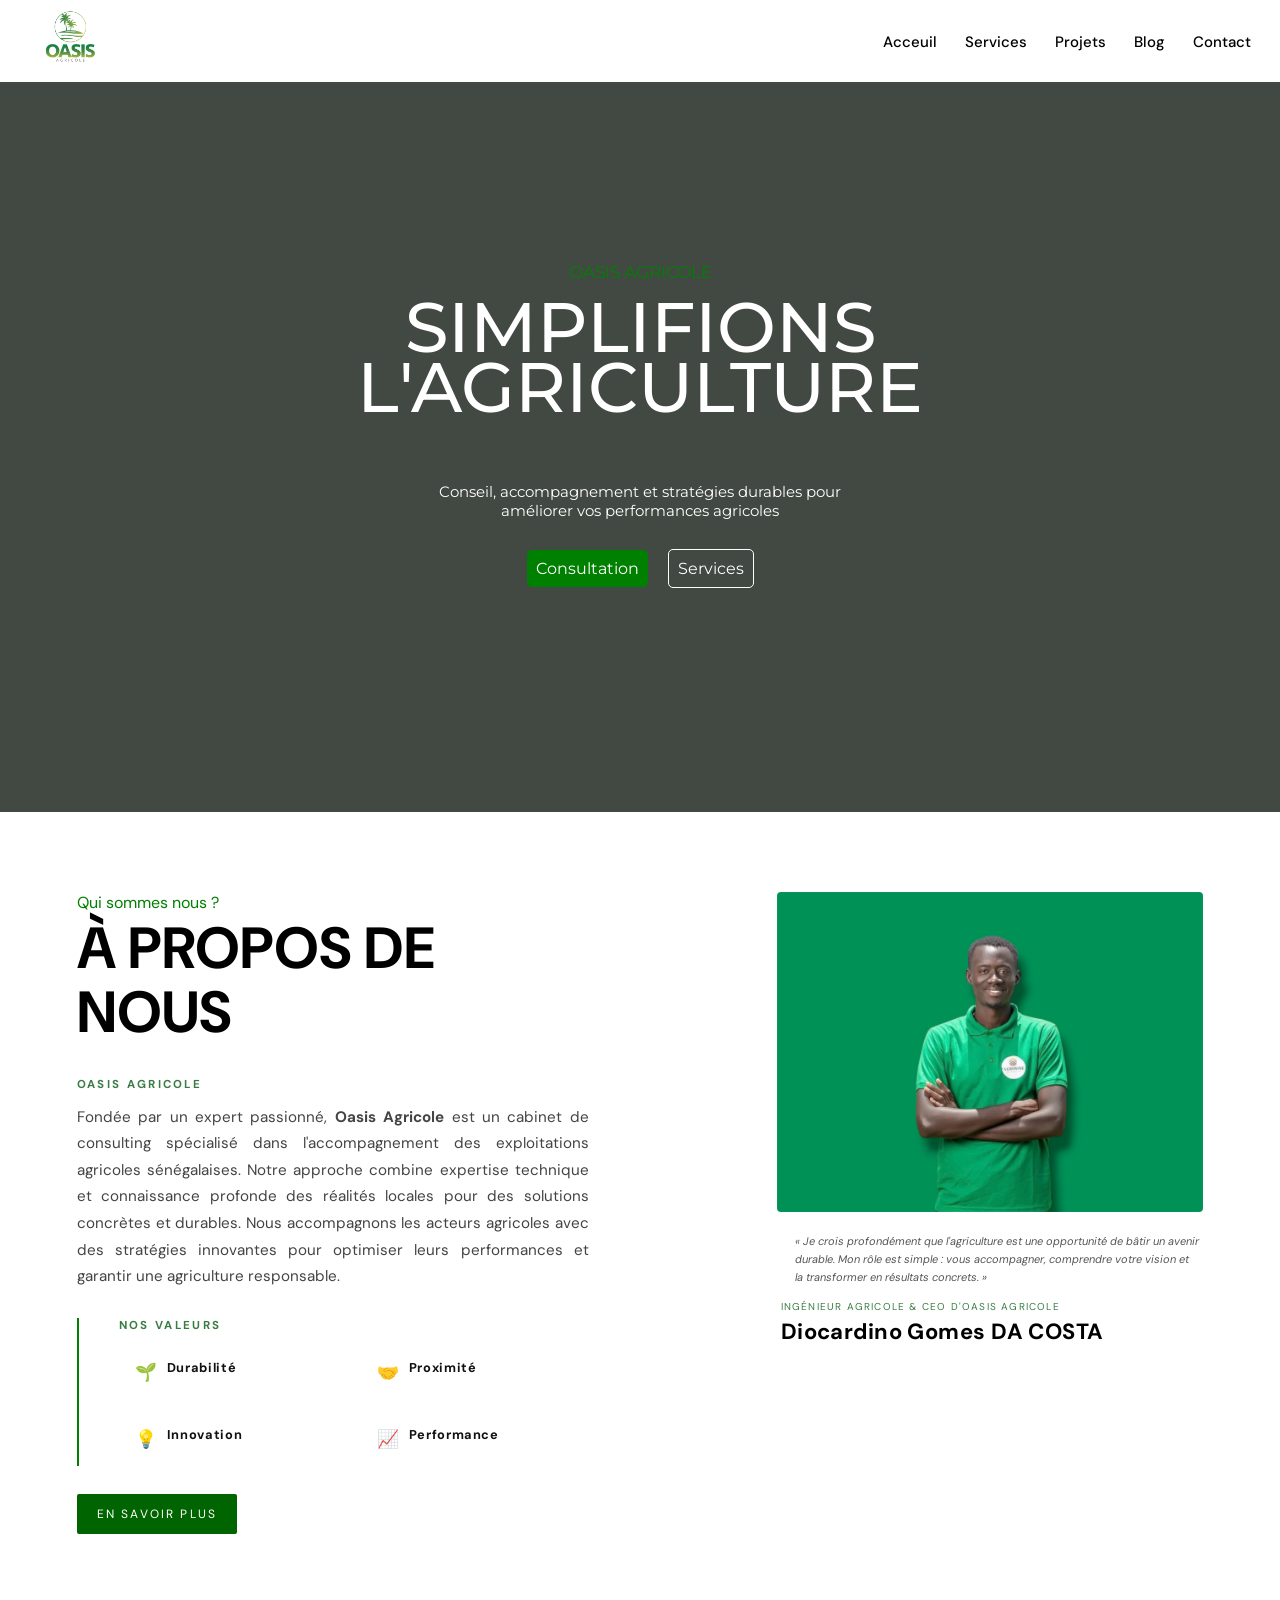
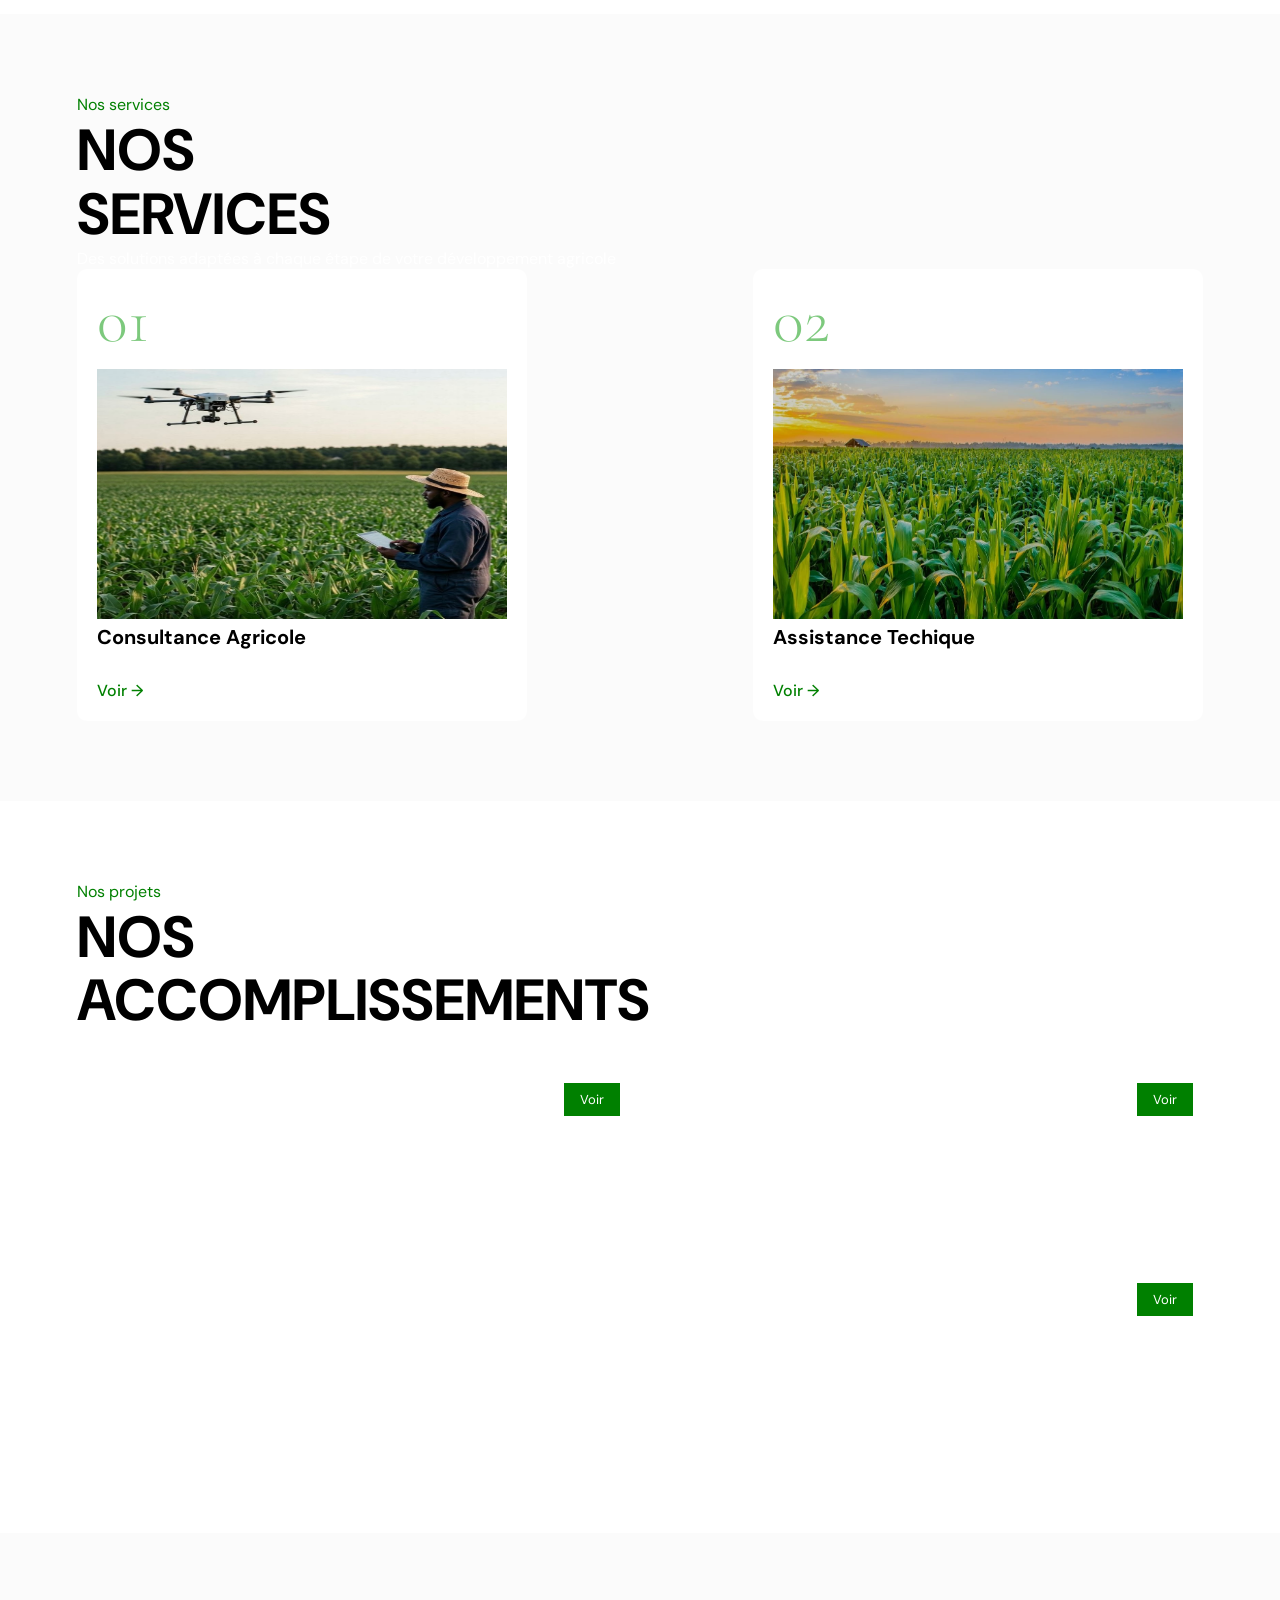
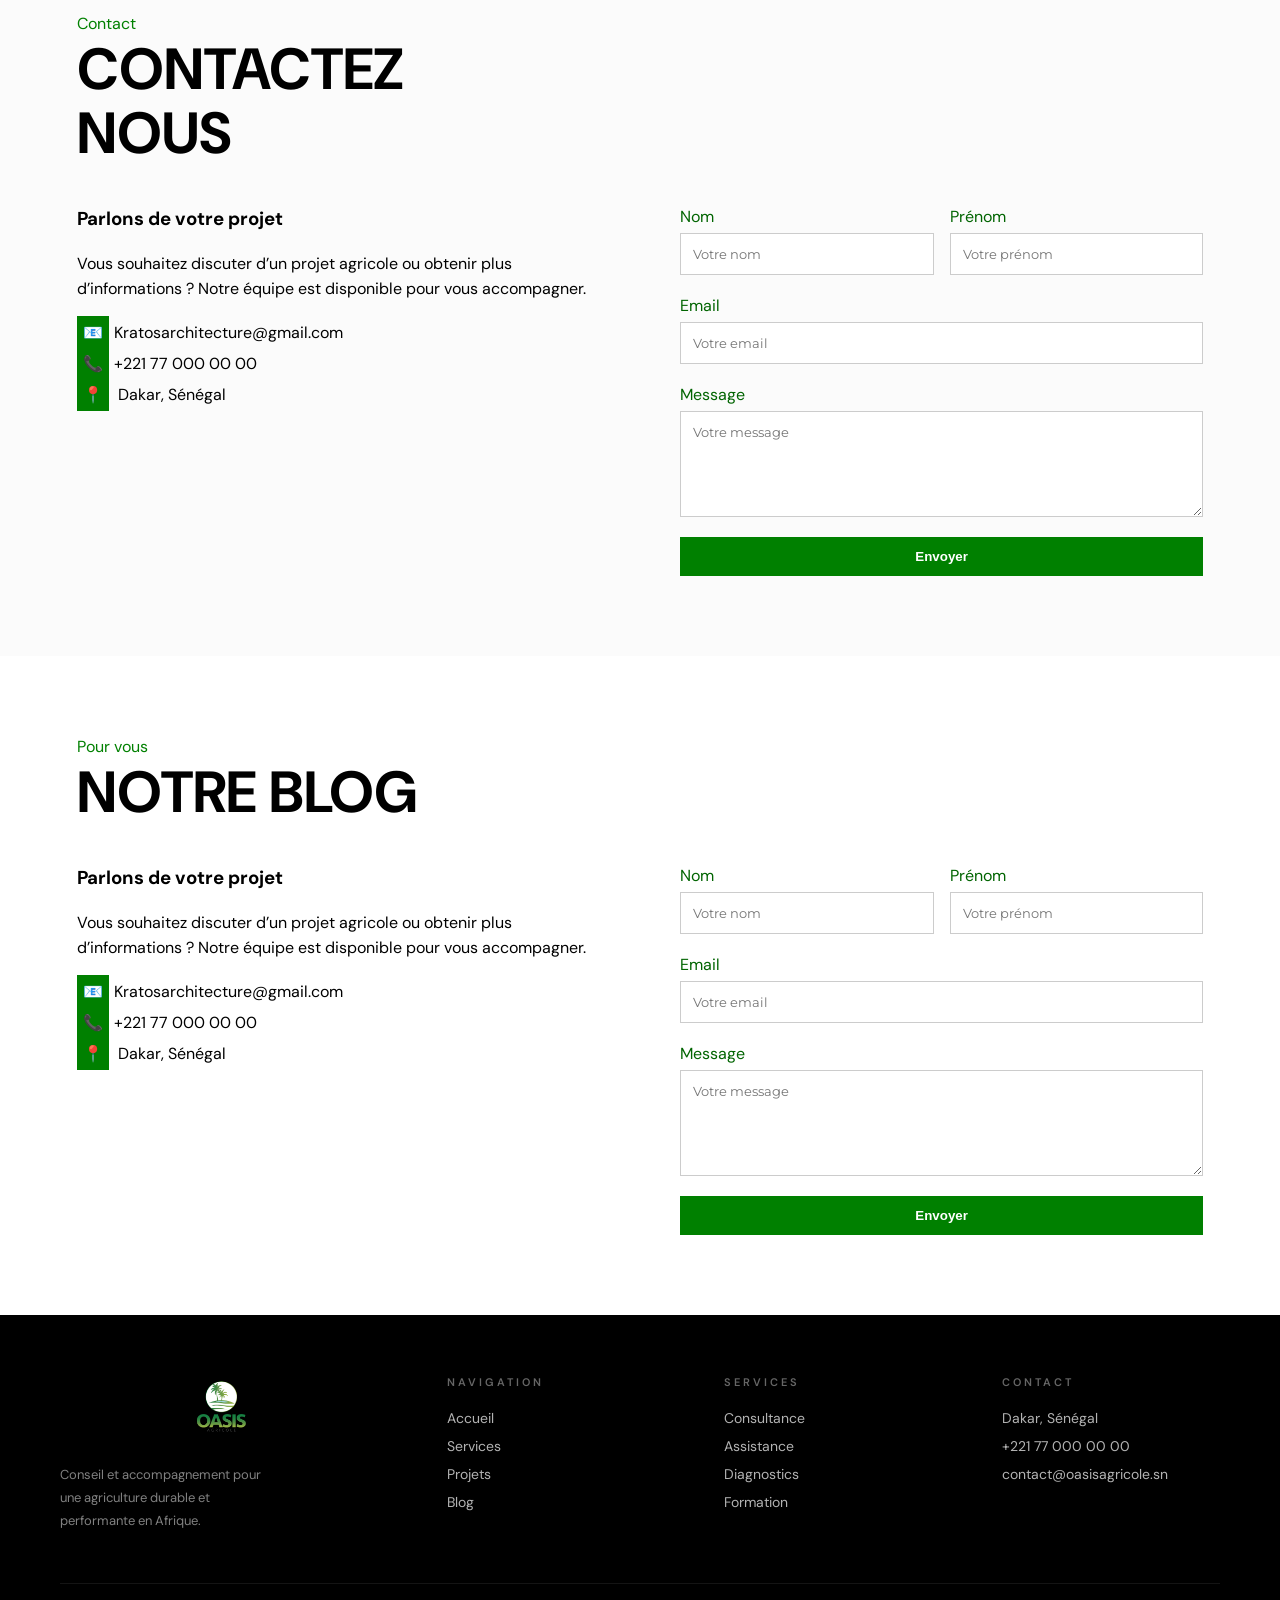
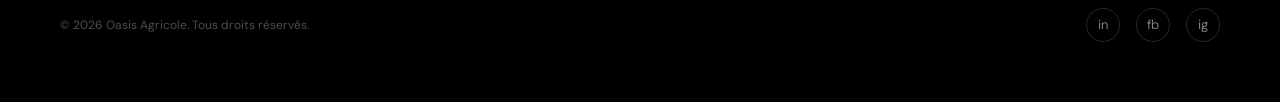
==== commit 229c6cbc: "sss" ====
--- a/index.html
+++ b/index.html
@@ -216,7 +216,7 @@
 }
 
 .cta-link1 a {
-    display: flex;
+    display: inline-block;
    
   }
 
@@ -323,7 +323,7 @@
           
                   <div class="propos11">
                     <h4>Oasis Agricole</h4>
-                    <p>Fondée par un expert passionné, Oasis Agricole est un cabinet de consulting spécialisé dans l'accompagnement des exploitations agricoles sénégalaises. Notre approche combine expertise technique et connaissance profonde des réalités locales pour des solutions concrètes et durables. Nous accompagnons les acteurs agricoles avec des stratégies innovantes pour optimiser leurs performances et garantir une agriculture responsable.</p>
+                    <p>Fondée par un expert passionné, <strong>Oasis Agricole </strong> est un cabinet de consulting spécialisé dans l'accompagnement des exploitations agricoles sénégalaises. Notre approche combine expertise technique et connaissance profonde des réalités locales pour des solutions concrètes et durables. Nous accompagnons les acteurs agricoles avec des stratégies innovantes pour optimiser leurs performances et garantir une agriculture responsable.</p>
                   </div>
           
                   <div class="vision">
--- a/style.css
+++ b/style.css
@@ -355,9 +355,9 @@
     justify-content: end;
 }
 
-.col-right1 p,
+
 .leftt1 p {
-    font-size: 15px;
+    font-size: 13px;
 }
 
 
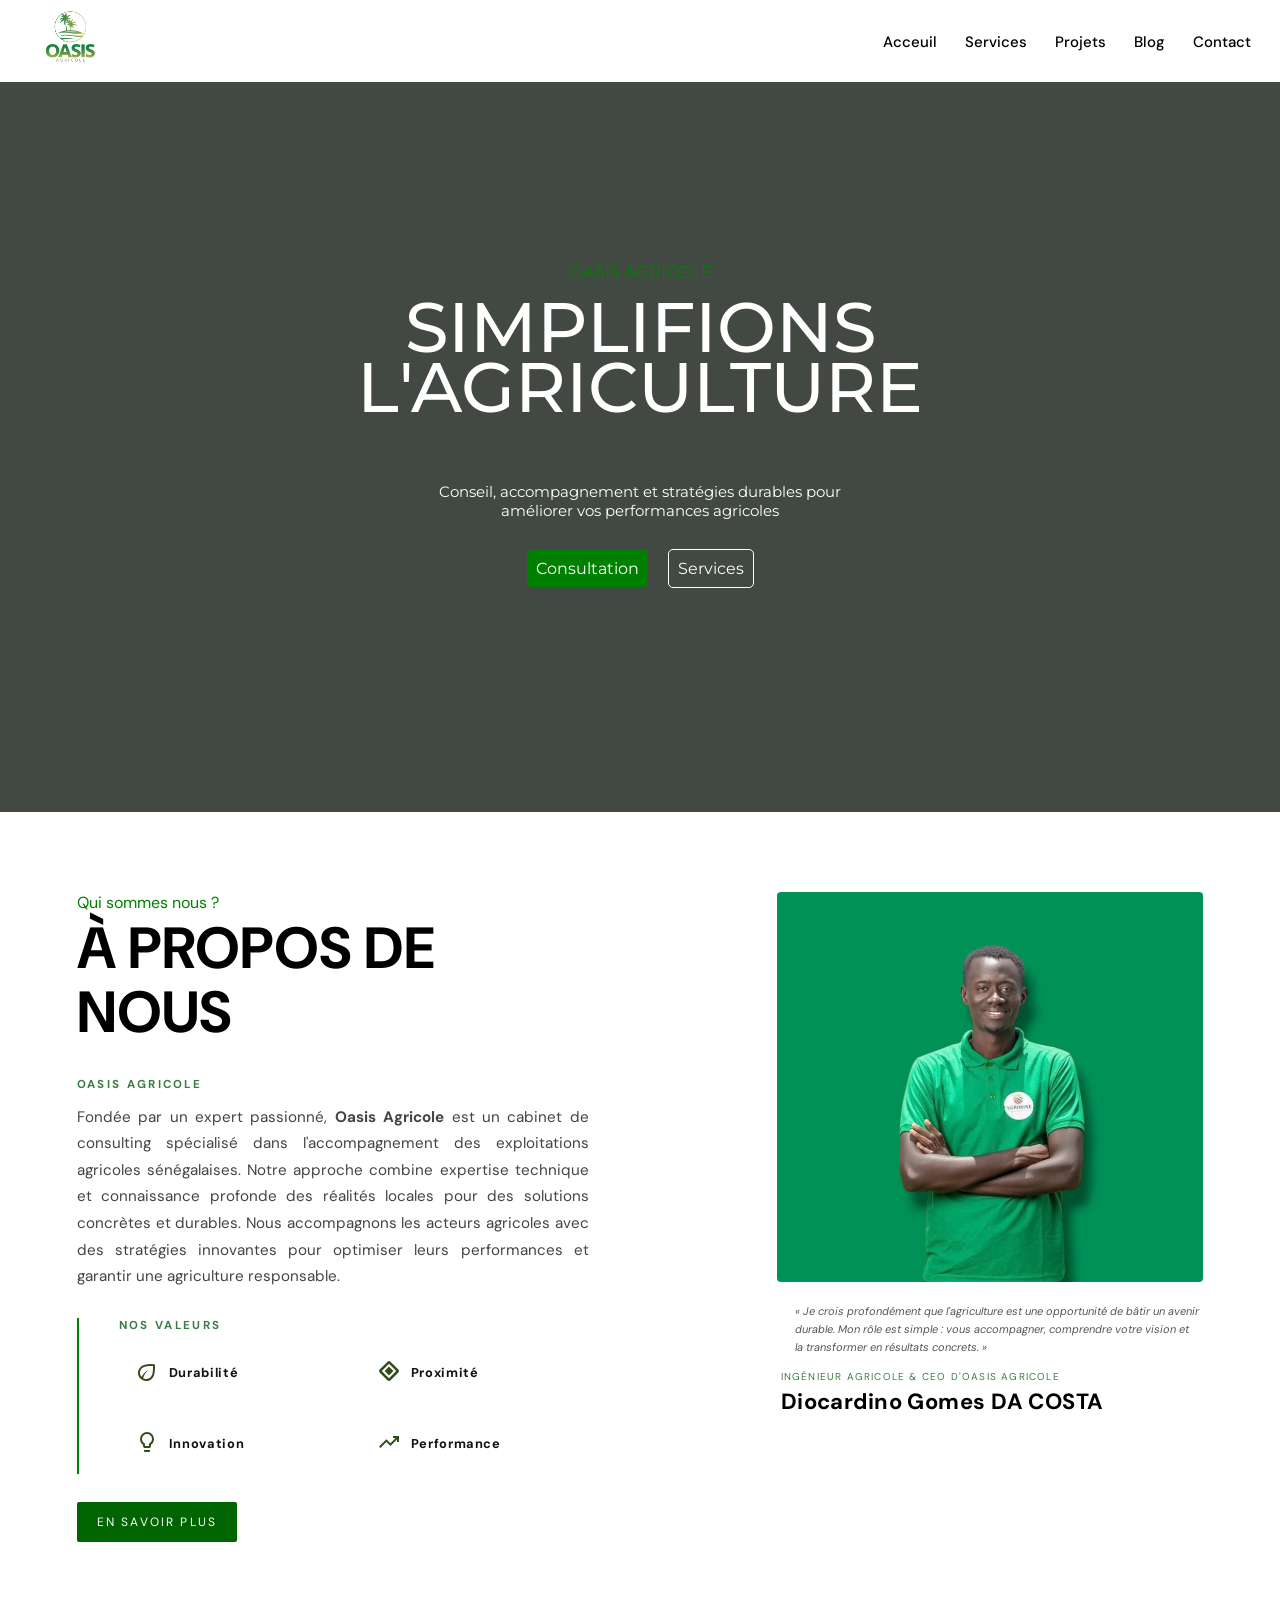
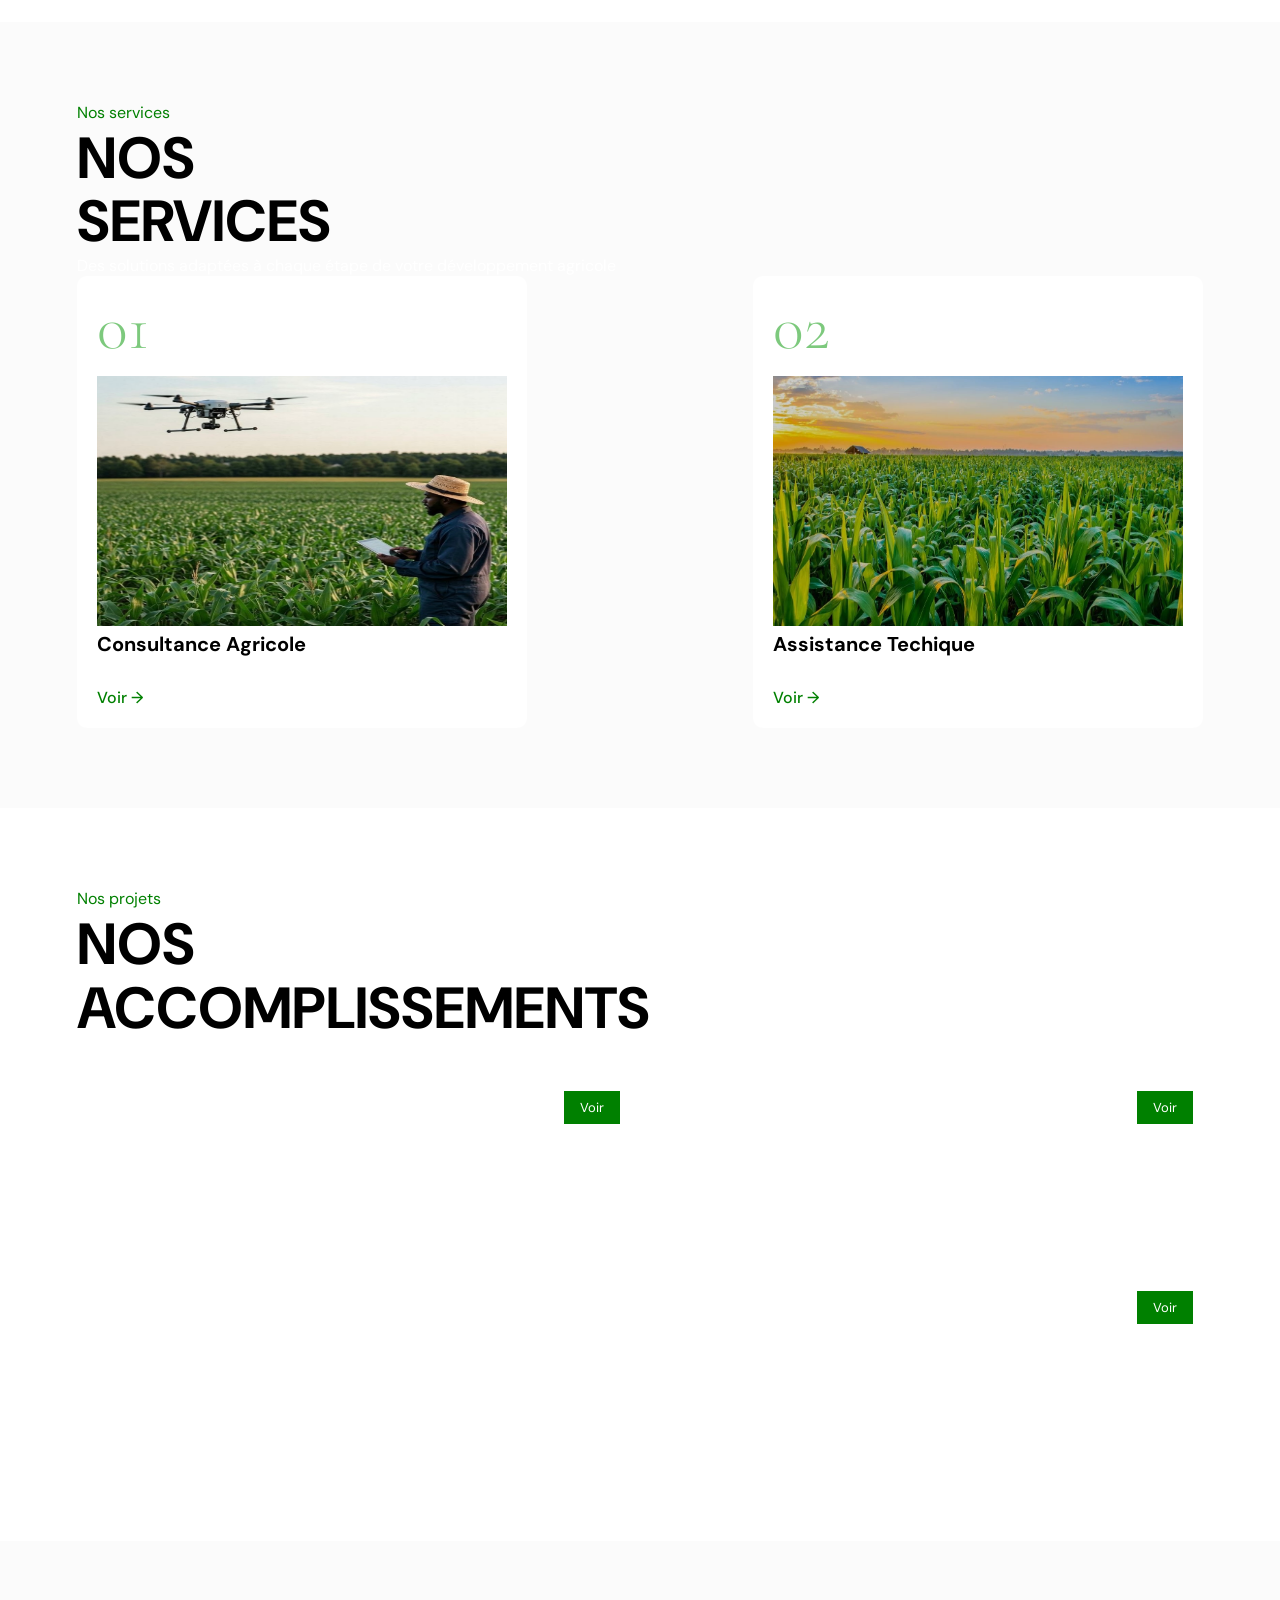
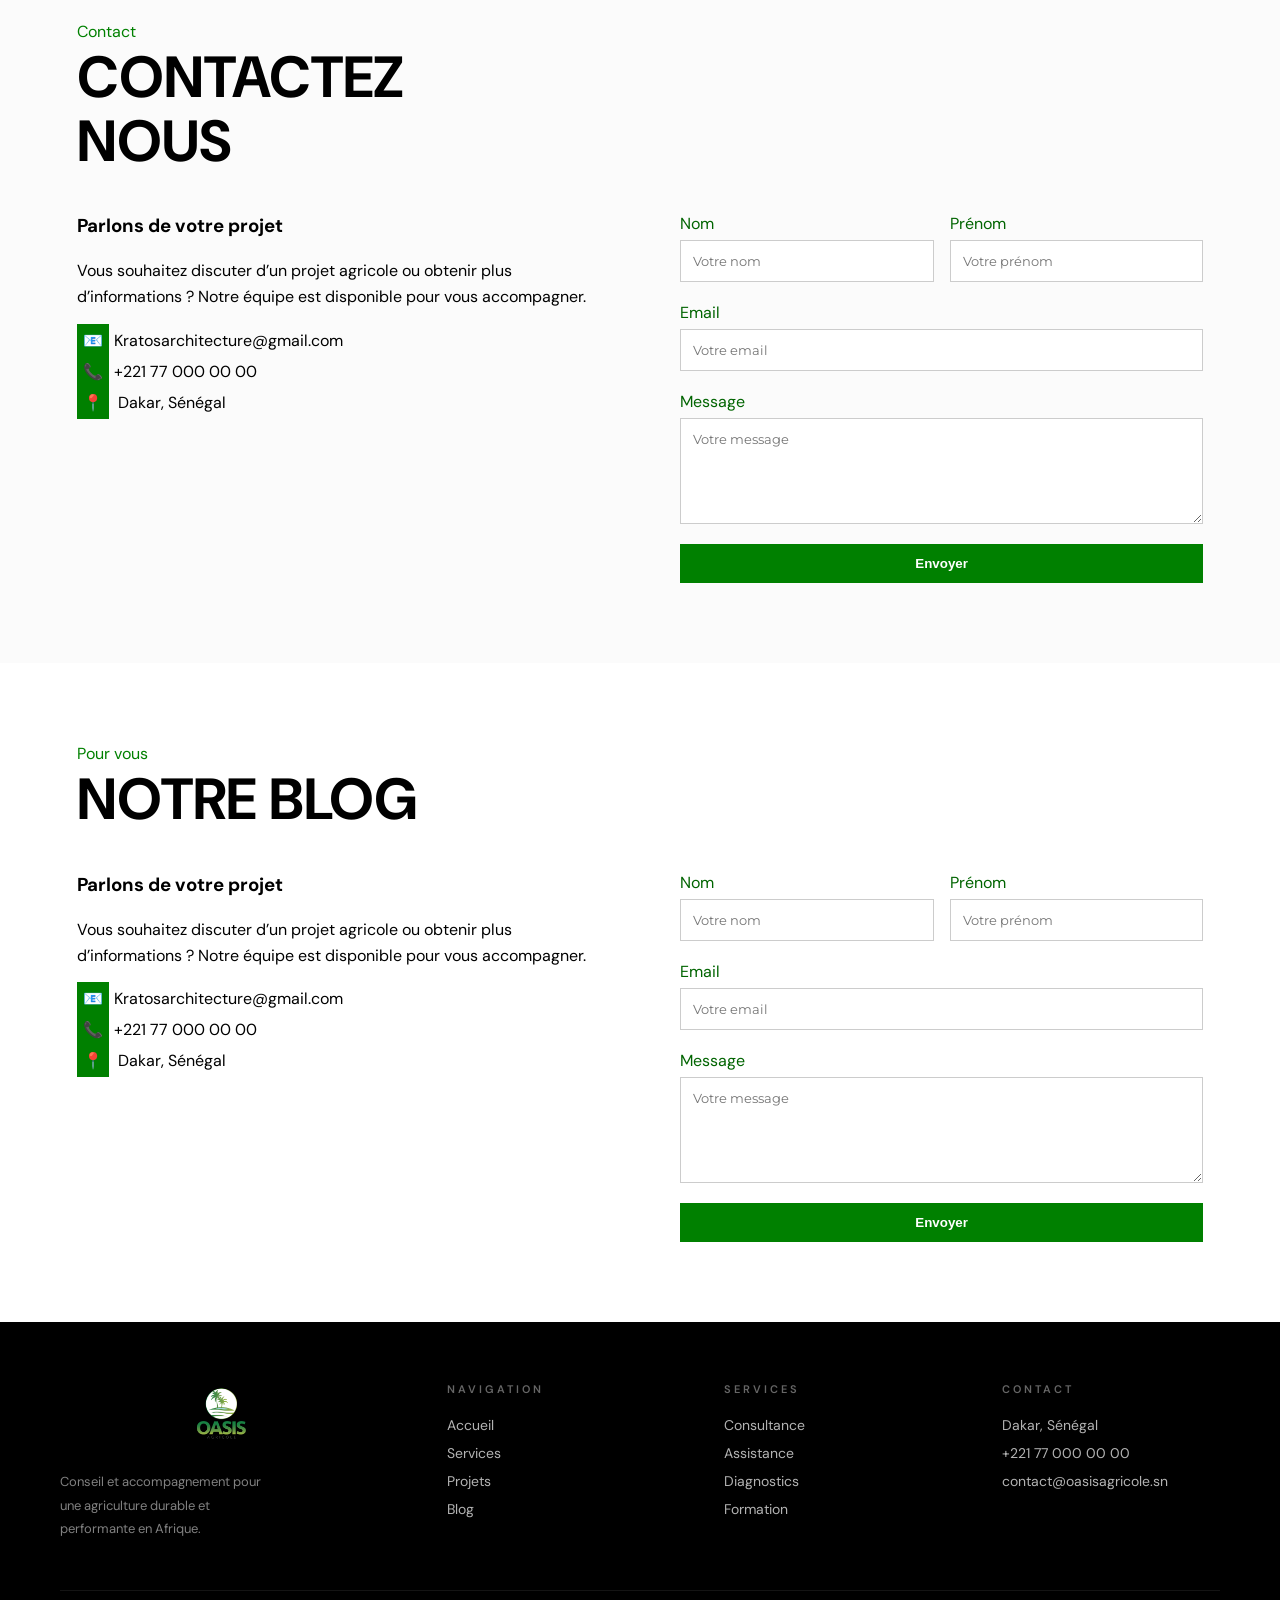
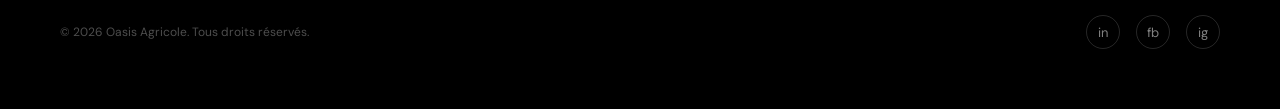
==== commit c943505b: "sssaaa" ====
--- a/index.html
+++ b/index.html
@@ -89,9 +89,13 @@
   }
 
   .valeur-item .icon {
-    font-size: 1.1rem;
-    margin-top: 1px;
+ 
+    margin-top: 0px;
     flex-shrink: 0;
+  }
+
+  .valeur-item .img {
+    color: black;
   }
 
   .valeur-item strong {
@@ -100,7 +104,8 @@
     font-weight: 700;
     letter-spacing: 0.05em;
     color: #111;
-    margin-bottom: 2px;
+    margin-top: 5px;
+   
   }
 
   .valeur-item span {
@@ -155,7 +160,7 @@
 
   .col-right1 img {
     width: 100%;
-   height: 66%;
+  height: 390px;
     object-fit: cover;
     object-position: top center;
     border-radius: 4px;
@@ -330,28 +335,28 @@
                     <h4>Nos valeurs</h4>
                     <div class="valeurs-grid">
                       <div class="valeur-item">
-                        <span class="icon">🌱</span>
+                        <span class="icon"><svg xmlns="http://www.w3.org/2000/svg" height="24px" viewBox="0 -960 960 960" width="24px" fill="#314D1C"><path d="M216-176q-45-45-70.5-104T120-402q0-63 24-124.5T222-642q35-35 86.5-60t122-39.5Q501-756 591.5-759t202.5 7q8 106 5 195t-16.5 160.5q-13.5 71.5-38 125T684-182q-53 53-112.5 77.5T450-80q-65 0-127-25.5T216-176Zm112-16q29 17 59.5 24.5T450-160q46 0 91-18.5t86-59.5q18-18 36.5-50.5t32-85Q709-426 716-500.5t2-177.5q-49-2-110.5-1.5T485-670q-61 9-116 29t-90 55q-45 45-62 89t-17 85q0 59 22.5 103.5T262-246q42-80 111-153.5T534-520q-72 63-125.5 142.5T328-192Zm0 0Zm0 0Z"/></svg></span>
                         <div>
                           <strong>Durabilité</strong>
                       
                         </div>
                       </div>
                       <div class="valeur-item">
-                        <span class="icon">🤝</span>
+                        <span class="icon"><svg xmlns="http://www.w3.org/2000/svg" height="24px" viewBox="0 -960 960 960" width="24px" fill="#314D1C"><path d="M480-304 304-480l176-176 176 176-176 176Zm56 199q-11 11-26 17t-30 6q-15 0-30-6t-26-17L105-424q-11-11-17-26t-6-30q0-15 6-30t17-26l318-318q12-12 26.5-18t30.5-6q16 0 30.5 6t26.5 18l318 318q11 11 17 26t6 30q0 15-6 30t-17 26L536-105Zm-56-87 288-288-288-288-288 288 288 288Z"/></svg></span>
                         <div>
                           <strong>Proximité</strong>
                         
                         </div>
                       </div>
                       <div class="valeur-item">
-                        <span class="icon">💡</span>
+                        <span class="icon"><svg xmlns="http://www.w3.org/2000/svg" height="24px" viewBox="0 -960 960 960" width="24px" fill="#314D1C"><path d="M400-240q-33 0-56.5-23.5T320-320v-50q-57-39-88.5-100T200-600q0-117 81.5-198.5T480-880q117 0 198.5 81.5T760-600q0 69-31.5 129.5T640-370v50q0 33-23.5 56.5T560-240H400Zm0-80h160v-92l34-24q41-28 63.5-71.5T680-600q0-83-58.5-141.5T480-800q-83 0-141.5 58.5T280-600q0 49 22.5 92.5T366-436l34 24v92Zm0 240q-17 0-28.5-11.5T360-120v-40h240v40q0 17-11.5 28.5T560-80H400Zm80-520Z"/></svg></span>
                         <div>
                           <strong>Innovation</strong>
             
                         </div>
                       </div>
                       <div class="valeur-item">
-                        <span class="icon">📈</span>
+                        <span class="icon"><svg xmlns="http://www.w3.org/2000/svg" height="24px" viewBox="0 -960 960 960" width="24px" fill="#314D1C"><path d="m136-240-56-56 296-298 160 160 208-206H640v-80h240v240h-80v-104L536-320 376-480 136-240Z"/></svg></span>
                         <div>
                           <strong>Performance</strong>
                    
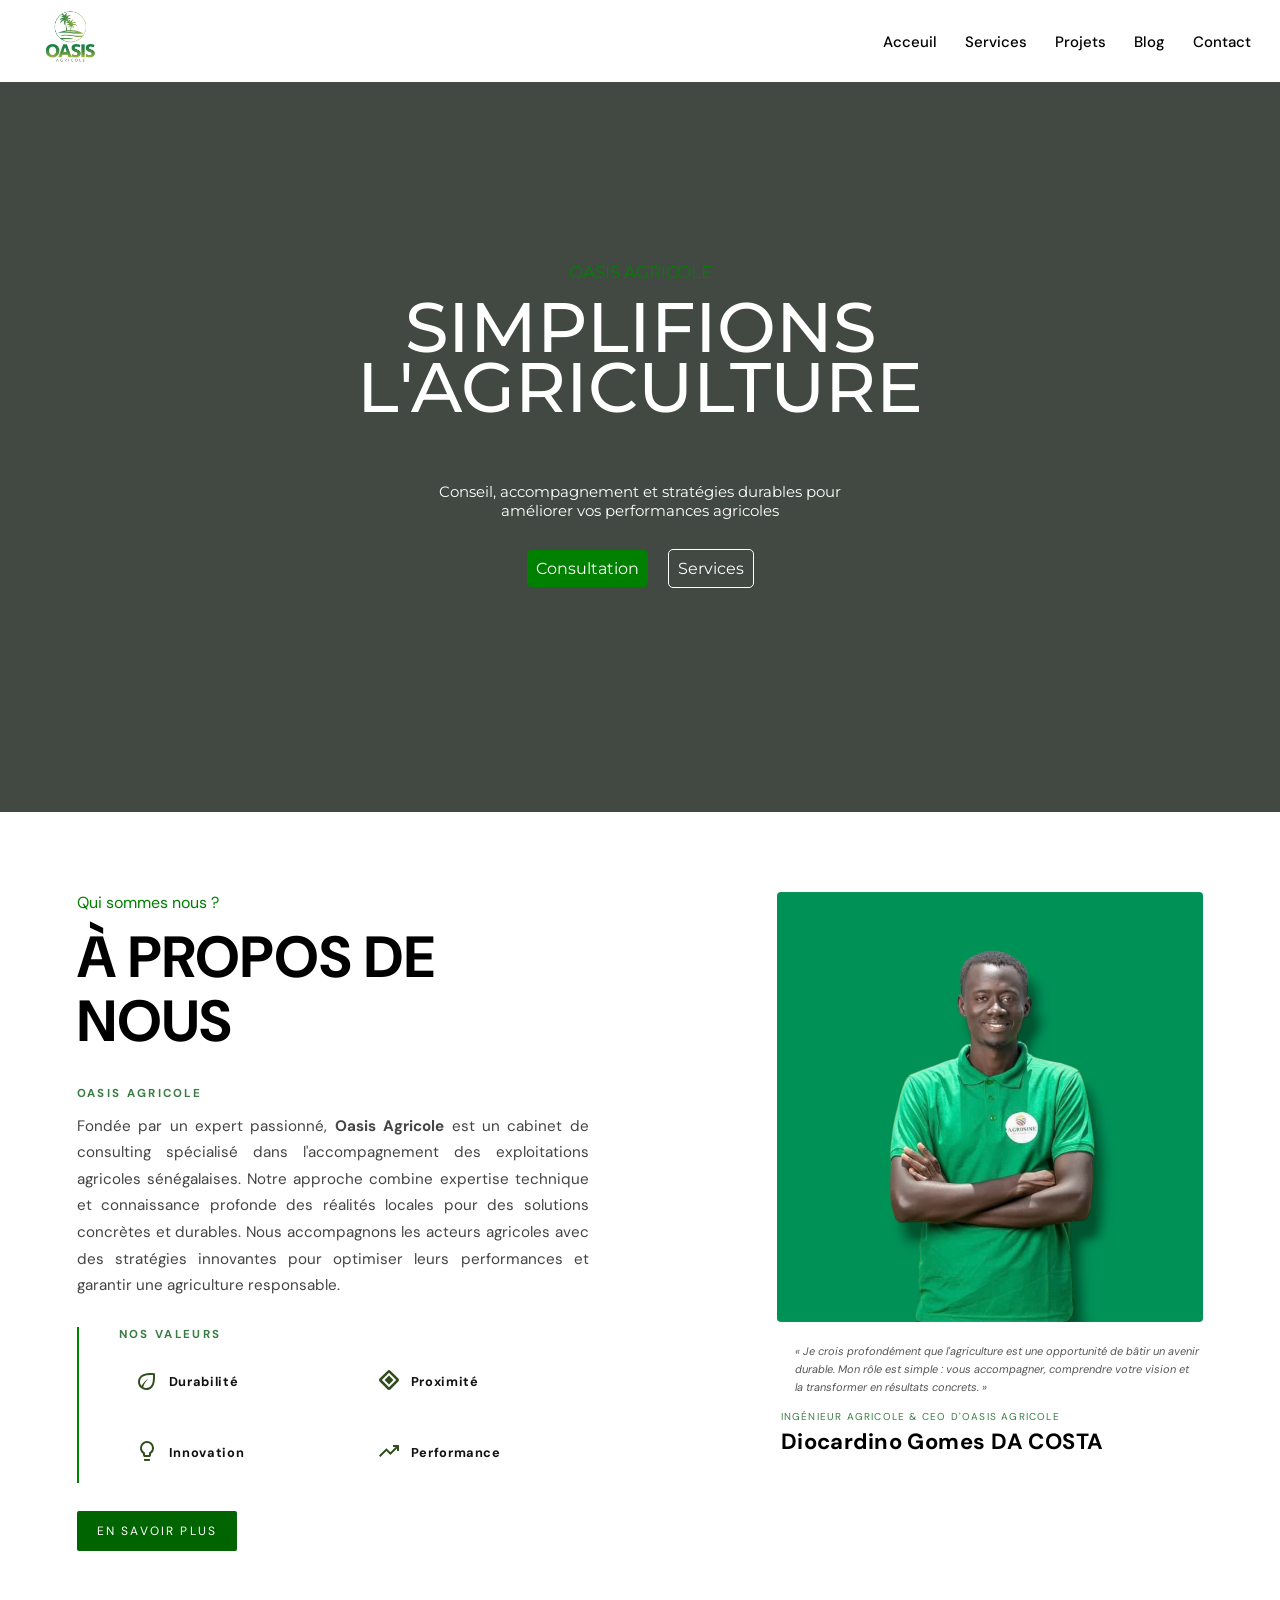
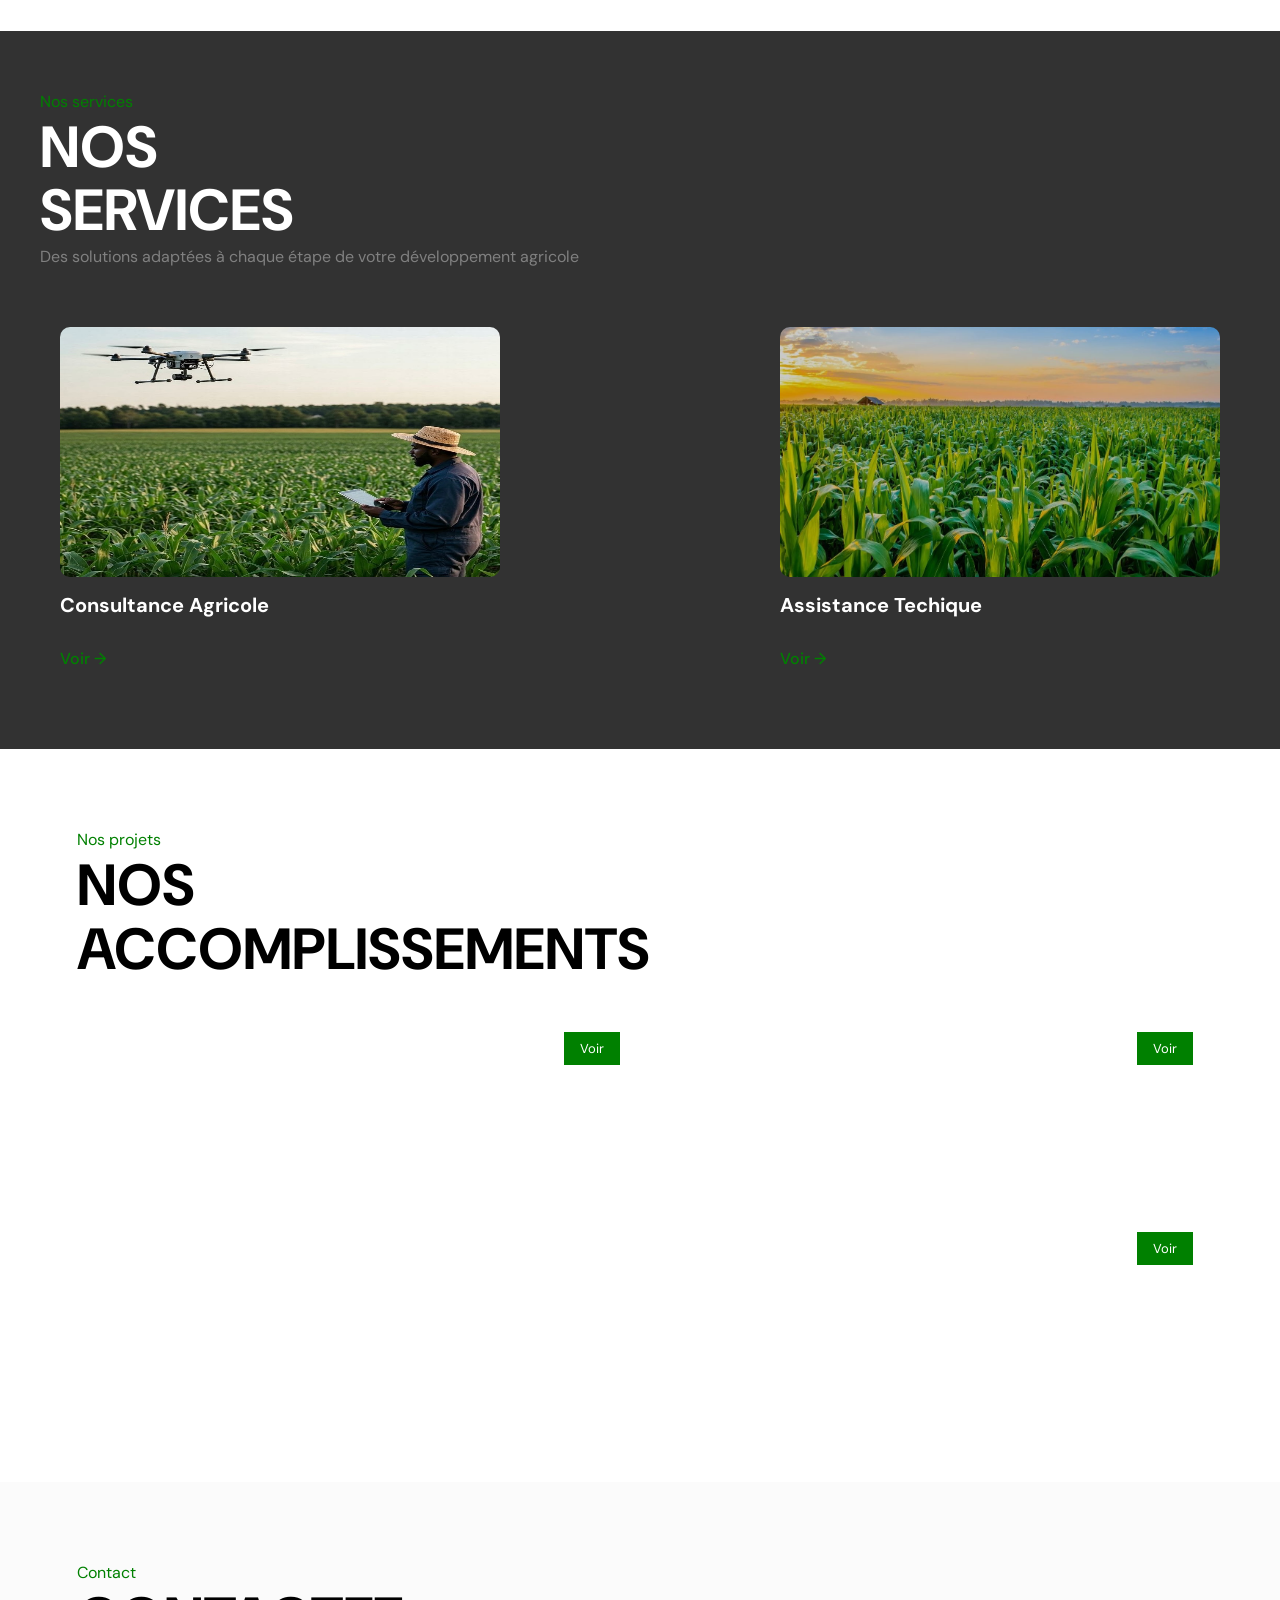
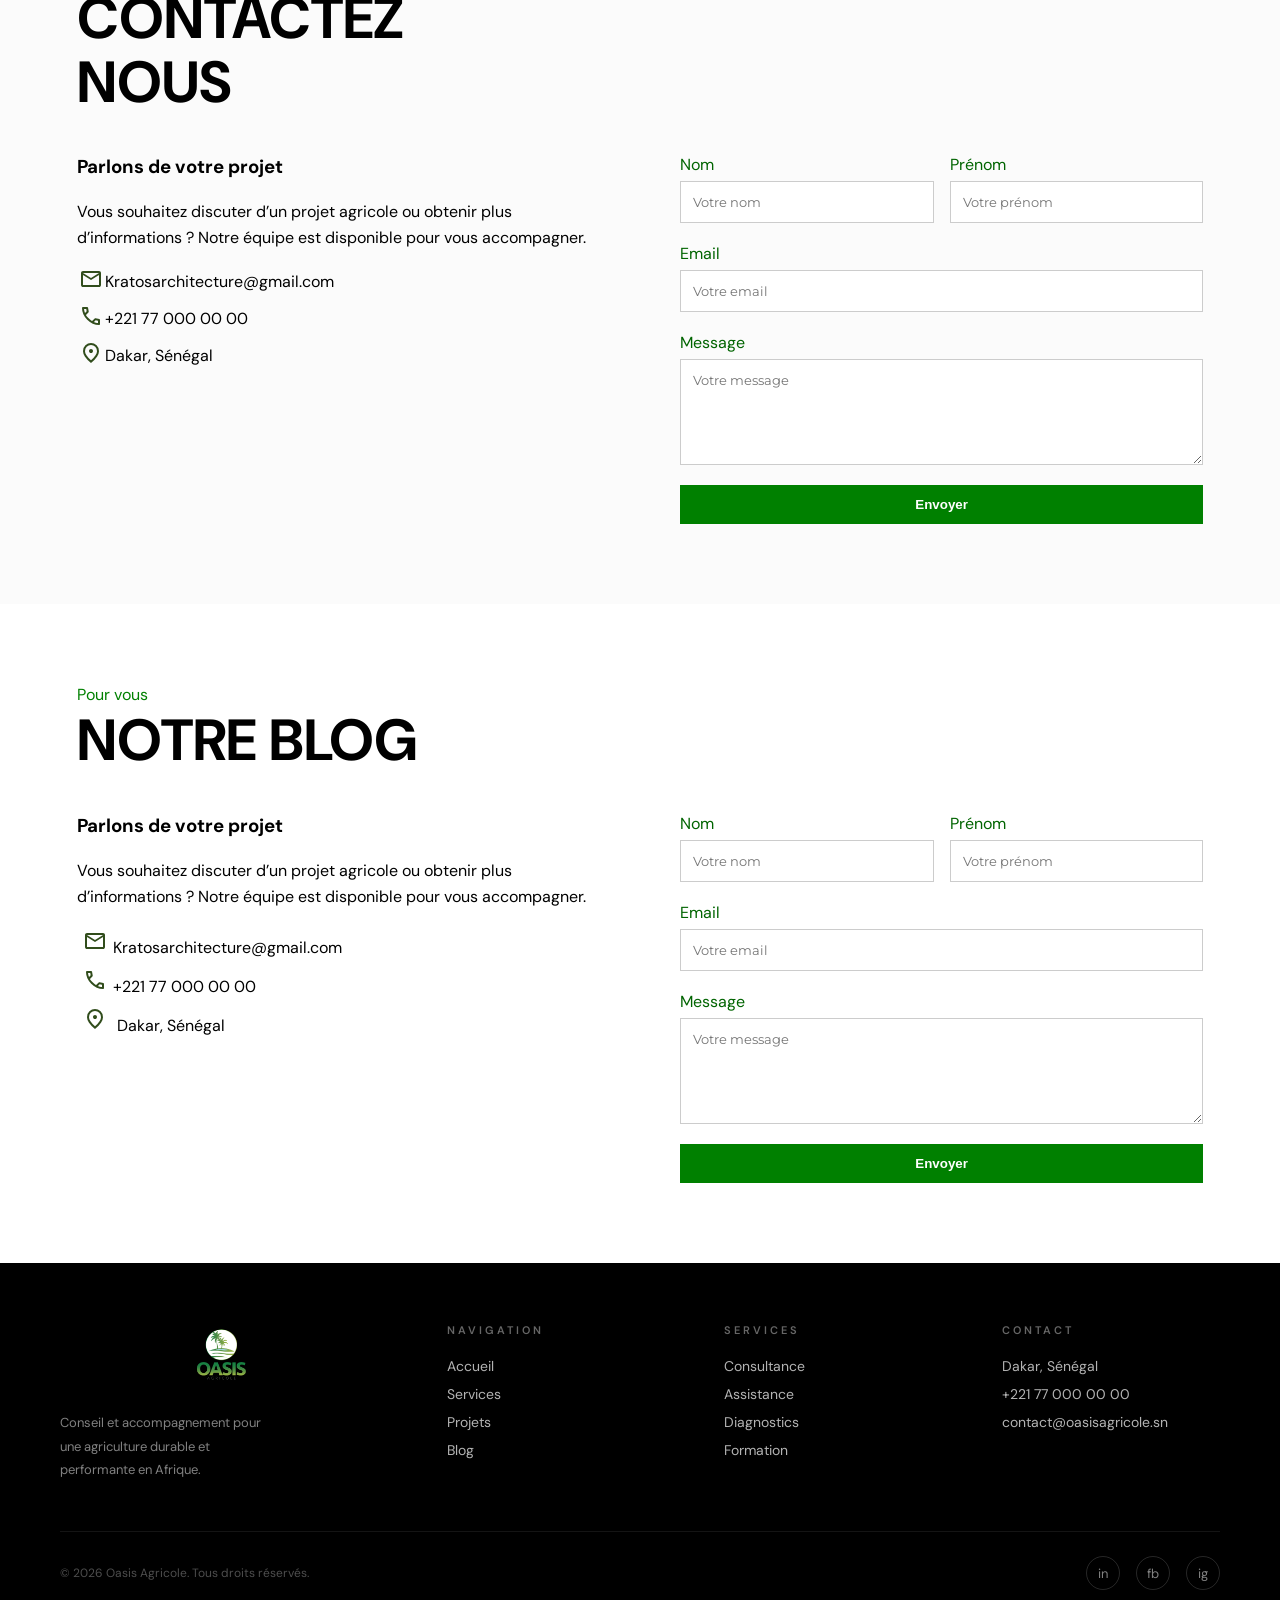
==== commit 71e4bd70: "ztz" ====
--- a/index.html
+++ b/index.html
@@ -160,7 +160,7 @@
 
   .col-right1 img {
     width: 100%;
-  height: 390px;
+  height: 430px;
     object-fit: cover;
     object-position: top center;
     border-radius: 4px;
@@ -321,7 +321,7 @@
           
                 <div class="titre1">
                   <p class="green">Qui sommes nous ?</p>
-                  <h1>À PROPOS DE<br>NOUS</h1>
+                  <h1 style="padding-top: 9px;">À PROPOS DE<br>NOUS</h1>
                 </div>
           
                 <div class="leftt1" style="display:flex; flex-direction:column; gap:28px;">
@@ -400,7 +400,8 @@
 
 
 
-        <div class="about" style="background-color:  #fbfbfb; color: black;">
+        <div class="about2" style="background-color:  #fbfbfb; color: white;  padding: 60px 40px;">
+          <div class="overlayy"></div>
             <div class="about-grid">
                 <!-- Colonne gauche -->
                 <div class="col-left">
@@ -408,7 +409,7 @@
                         <p class="green">Nos services
                         </p>
                         <h1>NOS <br> SERVICES</h1>
-                        <p style="color: white; margin-top: 1px;">Des solutions adaptées à chaque étape de votre développement agricole</p>
+                        <p style="color: grey; margin-top: 3px;">Des solutions adaptées à chaque étape de votre développement agricole</p>
                     </div>
 
                 </div>
@@ -420,10 +421,10 @@
                   
                 </div>
             </div>
-            <div class="services">
+            <div class="services" style="padding-top: 40px;">
                 <div class="serv">
                     
-                    <div class="serv-num">01</div>
+               
                     <div style="display: flex; justify-content: space-between;">
   
             
@@ -436,7 +437,7 @@
 
                  <div class="se"> <a href="services.html">Voir → </a> </div> </div>
                 <div class="serv">
-                    <div class="serv-num">02</div>
+                    
               
                 <div><img src="images/IMG_3509.JPG" alt="" srcset=""></div>
                 <div style="display: flex; justify-content: space-between;">
@@ -520,10 +521,10 @@
                             </p>
                 
                             <ul>
-                                <li><span style="padding: 6px; background-color: green; margin-right: 5px;">📧</span>Kratosarchitecture@gmail.com</li>
-                                <li><span style="padding: 6px; background-color: green; margin-right: 5px;">📞</span>+221 77 000 00 00</li>
-                                <li><span style="padding: 6px; background-color: green; margin-right: 5px;">📍</span> Dakar, Sénégal</li>
-                            </ul>
+                              <li style="display: flex;"><span style="padding: 2px;margin-top: -6px; "><svg xmlns="http://www.w3.org/2000/svg" height="24px" viewBox="0 -960 960 960" width="24px" fill="#314D1C"><path d="M160-160q-33 0-56.5-23.5T80-240v-480q0-33 23.5-56.5T160-800h640q33 0 56.5 23.5T880-720v480q0 33-23.5 56.5T800-160H160Zm320-280L160-640v400h640v-400L480-440Zm0-80 320-200H160l320 200ZM160-640v-80 480-400Z"/></svg></span>Kratosarchitecture@gmail.com</li>
+                              <li style="display: flex;"><span style="padding: 2px;margin-top: -6px; "><svg xmlns="http://www.w3.org/2000/svg" height="24px" viewBox="0 -960 960 960" width="24px" fill="#314D1C"><path d="M798-120q-125 0-247-54.5T329-329Q229-429 174.5-551T120-798q0-18 12-30t30-12h162q14 0 25 9.5t13 22.5l26 140q2 16-1 27t-11 19l-97 98q20 37 47.5 71.5T387-386q31 31 65 57.5t72 48.5l94-94q9-9 23.5-13.5T670-390l138 28q14 4 23 14.5t9 23.5v162q0 18-12 30t-30 12ZM241-600l66-66-17-94h-89q5 41 14 81t26 79Zm358 358q39 17 79.5 27t81.5 13v-88l-94-19-67 67ZM241-600Zm358 358Z"/></svg></span>+221 77 000 00 00</li>
+                              <li style="display: flex;"><span style="padding: 2px;margin-top: -6px; "><svg xmlns="http://www.w3.org/2000/svg" height="24px" viewBox="0 -960 960 960" width="24px" fill="#314D1C"><path d="M536.5-503.5Q560-527 560-560t-23.5-56.5Q513-640 480-640t-56.5 23.5Q400-593 400-560t23.5 56.5Q447-480 480-480t56.5-23.5ZM480-186q122-112 181-203.5T720-552q0-109-69.5-178.5T480-800q-101 0-170.5 69.5T240-552q0 71 59 162.5T480-186Zm0 106Q319-217 239.5-334.5T160-552q0-150 96.5-239T480-880q127 0 223.5 89T800-552q0 100-79.5 217.5T480-80Zm0-480Z"/></svg></span> Dakar, Sénégal</li>
+                          </ul>
                         </div>
                 
                 
@@ -586,9 +587,9 @@
                             </p>
                 
                             <ul>
-                                <li><span style="padding: 6px; background-color: green; margin-right: 5px;">📧</span>Kratosarchitecture@gmail.com</li>
-                                <li><span style="padding: 6px; background-color: green; margin-right: 5px;">📞</span>+221 77 000 00 00</li>
-                                <li><span style="padding: 6px; background-color: green; margin-right: 5px;">📍</span> Dakar, Sénégal</li>
+                                <li><span style="padding: 6px; "><svg xmlns="http://www.w3.org/2000/svg" height="24px" viewBox="0 -960 960 960" width="24px" fill="#314D1C"><path d="M160-160q-33 0-56.5-23.5T80-240v-480q0-33 23.5-56.5T160-800h640q33 0 56.5 23.5T880-720v480q0 33-23.5 56.5T800-160H160Zm320-280L160-640v400h640v-400L480-440Zm0-80 320-200H160l320 200ZM160-640v-80 480-400Z"/></svg></span>Kratosarchitecture@gmail.com</li>
+                                <li><span style=" padding: 6px;"><svg xmlns="http://www.w3.org/2000/svg" height="24px" viewBox="0 -960 960 960" width="24px" fill="#314D1C"><path d="M798-120q-125 0-247-54.5T329-329Q229-429 174.5-551T120-798q0-18 12-30t30-12h162q14 0 25 9.5t13 22.5l26 140q2 16-1 27t-11 19l-97 98q20 37 47.5 71.5T387-386q31 31 65 57.5t72 48.5l94-94q9-9 23.5-13.5T670-390l138 28q14 4 23 14.5t9 23.5v162q0 18-12 30t-30 12ZM241-600l66-66-17-94h-89q5 41 14 81t26 79Zm358 358q39 17 79.5 27t81.5 13v-88l-94-19-67 67ZM241-600Zm358 358Z"/></svg></span>+221 77 000 00 00</li>
+                                <li><span style="padding: 6px;"><svg xmlns="http://www.w3.org/2000/svg" height="24px" viewBox="0 -960 960 960" width="24px" fill="#314D1C"><path d="M536.5-503.5Q560-527 560-560t-23.5-56.5Q513-640 480-640t-56.5 23.5Q400-593 400-560t23.5 56.5Q447-480 480-480t56.5-23.5ZM480-186q122-112 181-203.5T720-552q0-109-69.5-178.5T480-800q-101 0-170.5 69.5T240-552q0 71 59 162.5T480-186Zm0 106Q319-217 239.5-334.5T160-552q0-150 96.5-239T480-880q127 0 223.5 89T800-552q0 100-79.5 217.5T480-80Zm0-480Z"/></svg></span> Dakar, Sénégal</li>
                             </ul>
                         </div>
                 
--- a/style.css
+++ b/style.css
@@ -221,6 +221,15 @@
     z-index: 1; /* derrière le texte */
 }
 
+.overlayy {
+    position: absolute;
+    min-height: 623px;
+
+width: 100%;
+    background-color: rgba(0,0,0,0.5); /* noir semi-transparent */
+
+    z-index: 1; /* derrière le texte */
+}
 
 /* Overlay */
 .top1 .overlay {
@@ -231,6 +240,15 @@
   z-index: 1; /* derrière le texte */
 }
 
+
+.about2 .overlayy {
+    position: absolute;
+    inset: 0; /* top:0; left:0; right:0; bottom:0 */
+    background-color: rgba(0,0,0,0.8);
+  
+    z-index: 1; /* derrière le texte */
+  }
+
 .first {
     display: flex;
     justify-content: space-between;
@@ -250,6 +268,23 @@
 .about {
     padding: 60px 40px;
 }
+
+.about2 {
+    position: relative; /* ← ajouter ceci */
+    background-image: url(images/Photoroom_20260424_164238.PNG);
+    background-position: center;
+    background-repeat: no-repeat;
+    background-size: cover;
+
+}
+
+.about-grid,
+.services {
+    position: relative;
+    z-index: 2;
+}
+
+
 
 .about-grid {
     display: grid;
@@ -300,9 +335,9 @@
 .serv {
     width: 40%;
     text-align: justify;
-    background-color: white;
+  
     padding: 20px;
-    color: black;
+    color: white;
     border-radius: 10px;
   
 }
@@ -310,7 +345,7 @@
 
 .serv:hover{
  
-    background-color: white;
+
    
 }
 
@@ -330,19 +365,20 @@
 
 .serv:hover h3{
  
-  color: black;
+  color: white;
    
 }
 
 .serv:hover p{
  
-    color: black;
+    color: white;
      
   }
 
 .serv h3 {
     font-size: 20px;
-    color: black;
+    color: white;
+    padding-top: 10px;
 }
 
 .serv p {
@@ -607,6 +643,7 @@
  
     height: 250px;
     width: 100%;
+    border-radius: 10px;
 }
 
 .footer-col a:hover { color: #7dc97d; }
@@ -723,13 +760,8 @@
     footer { padding: 50px 24px; }
 .footer-grid { grid-template-columns: 1fr 1fr; gap: 40px; }
 
-.serv {
-  
-    background-color: white;
-
-
-
-}
+
+
 
 
 
@@ -772,11 +804,7 @@
     }
     .footer-grid { grid-template-columns: 1fr; }
 
-    .serv {
-  
-        background-color: white;
-    
-    }
+
 
 
 
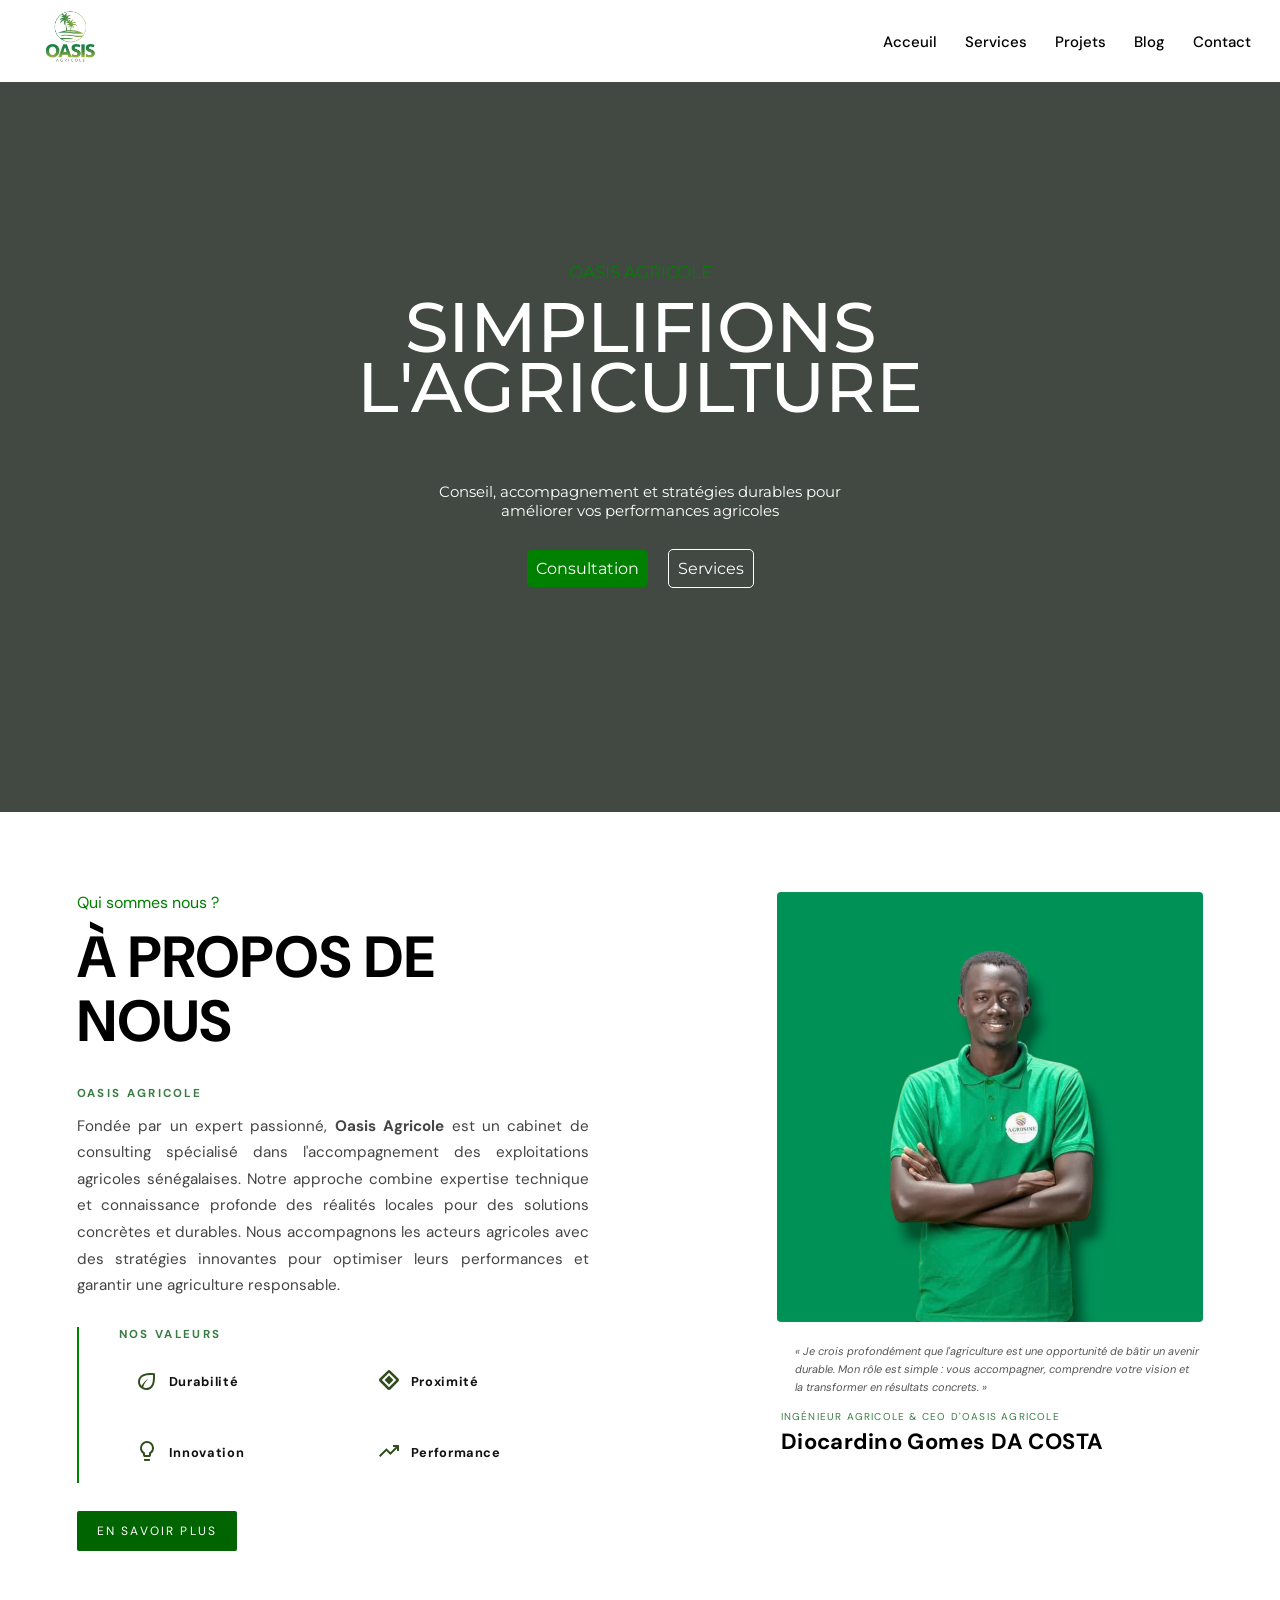
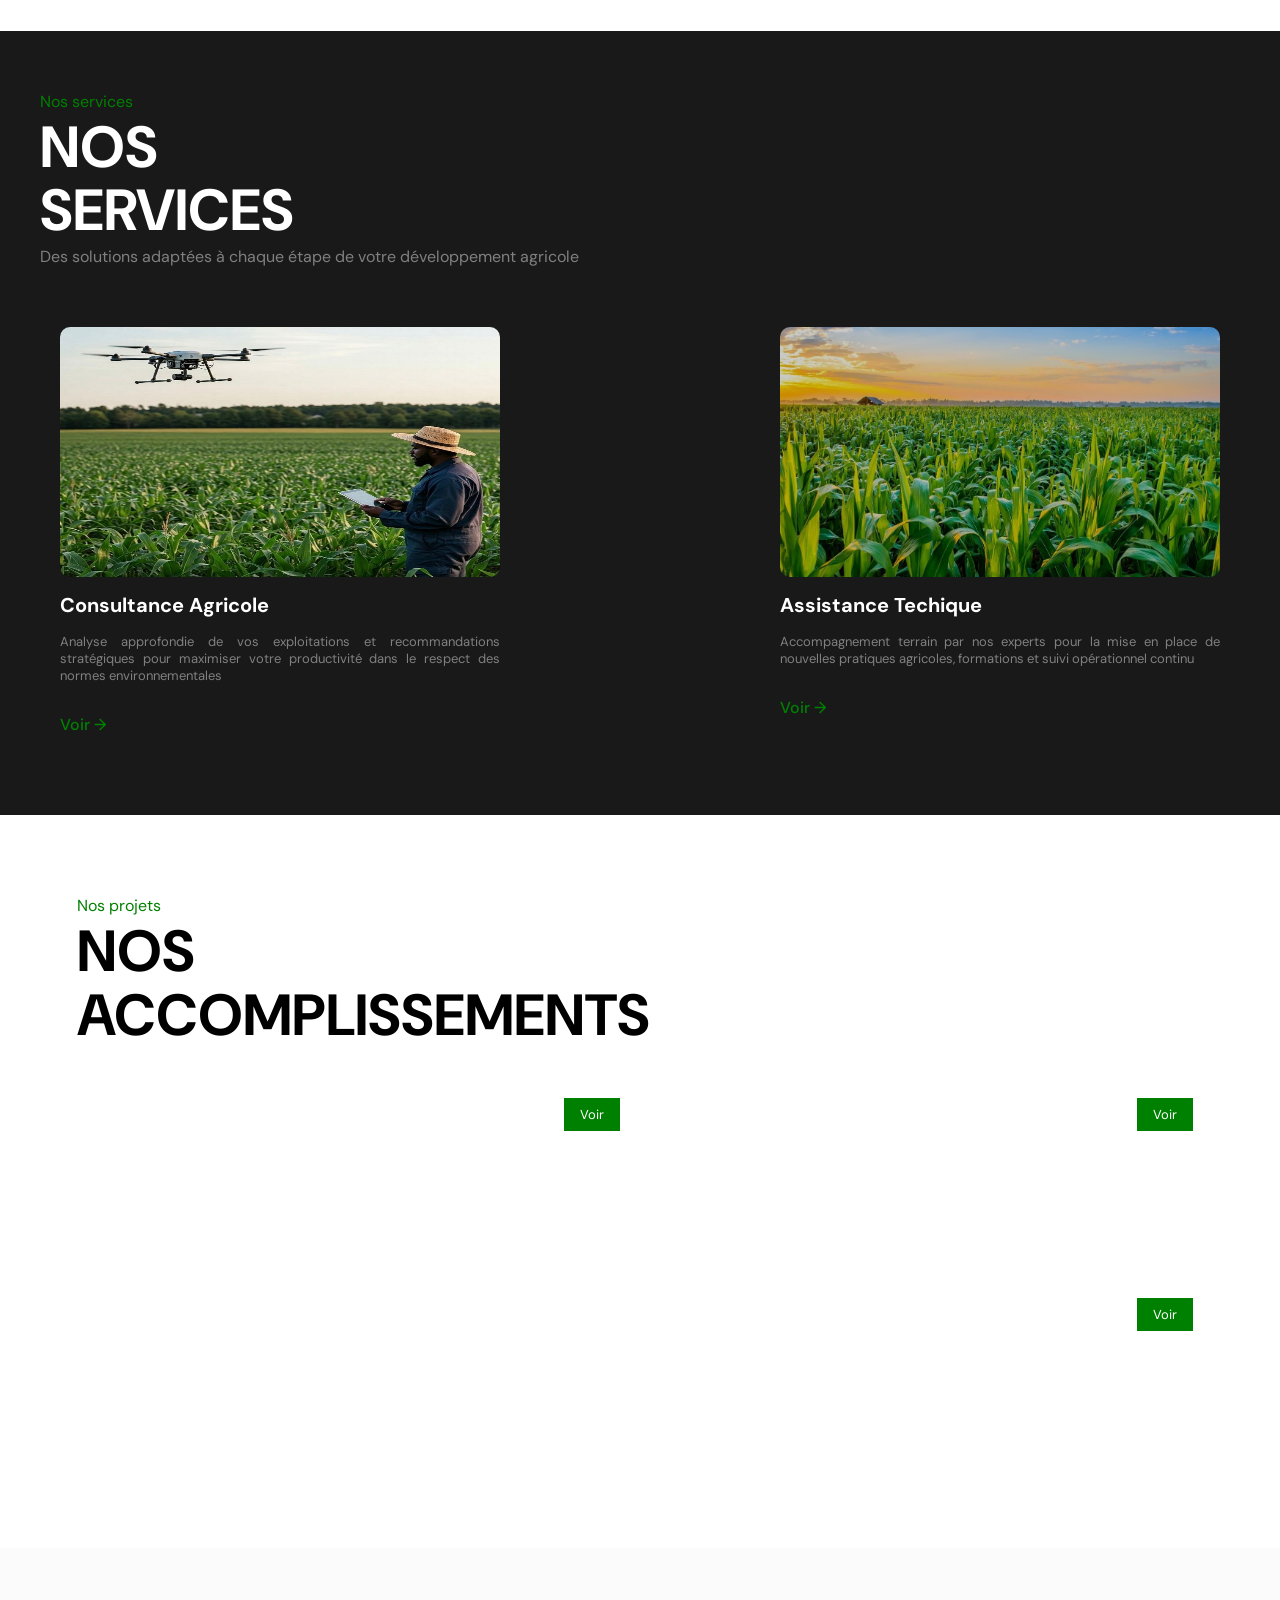
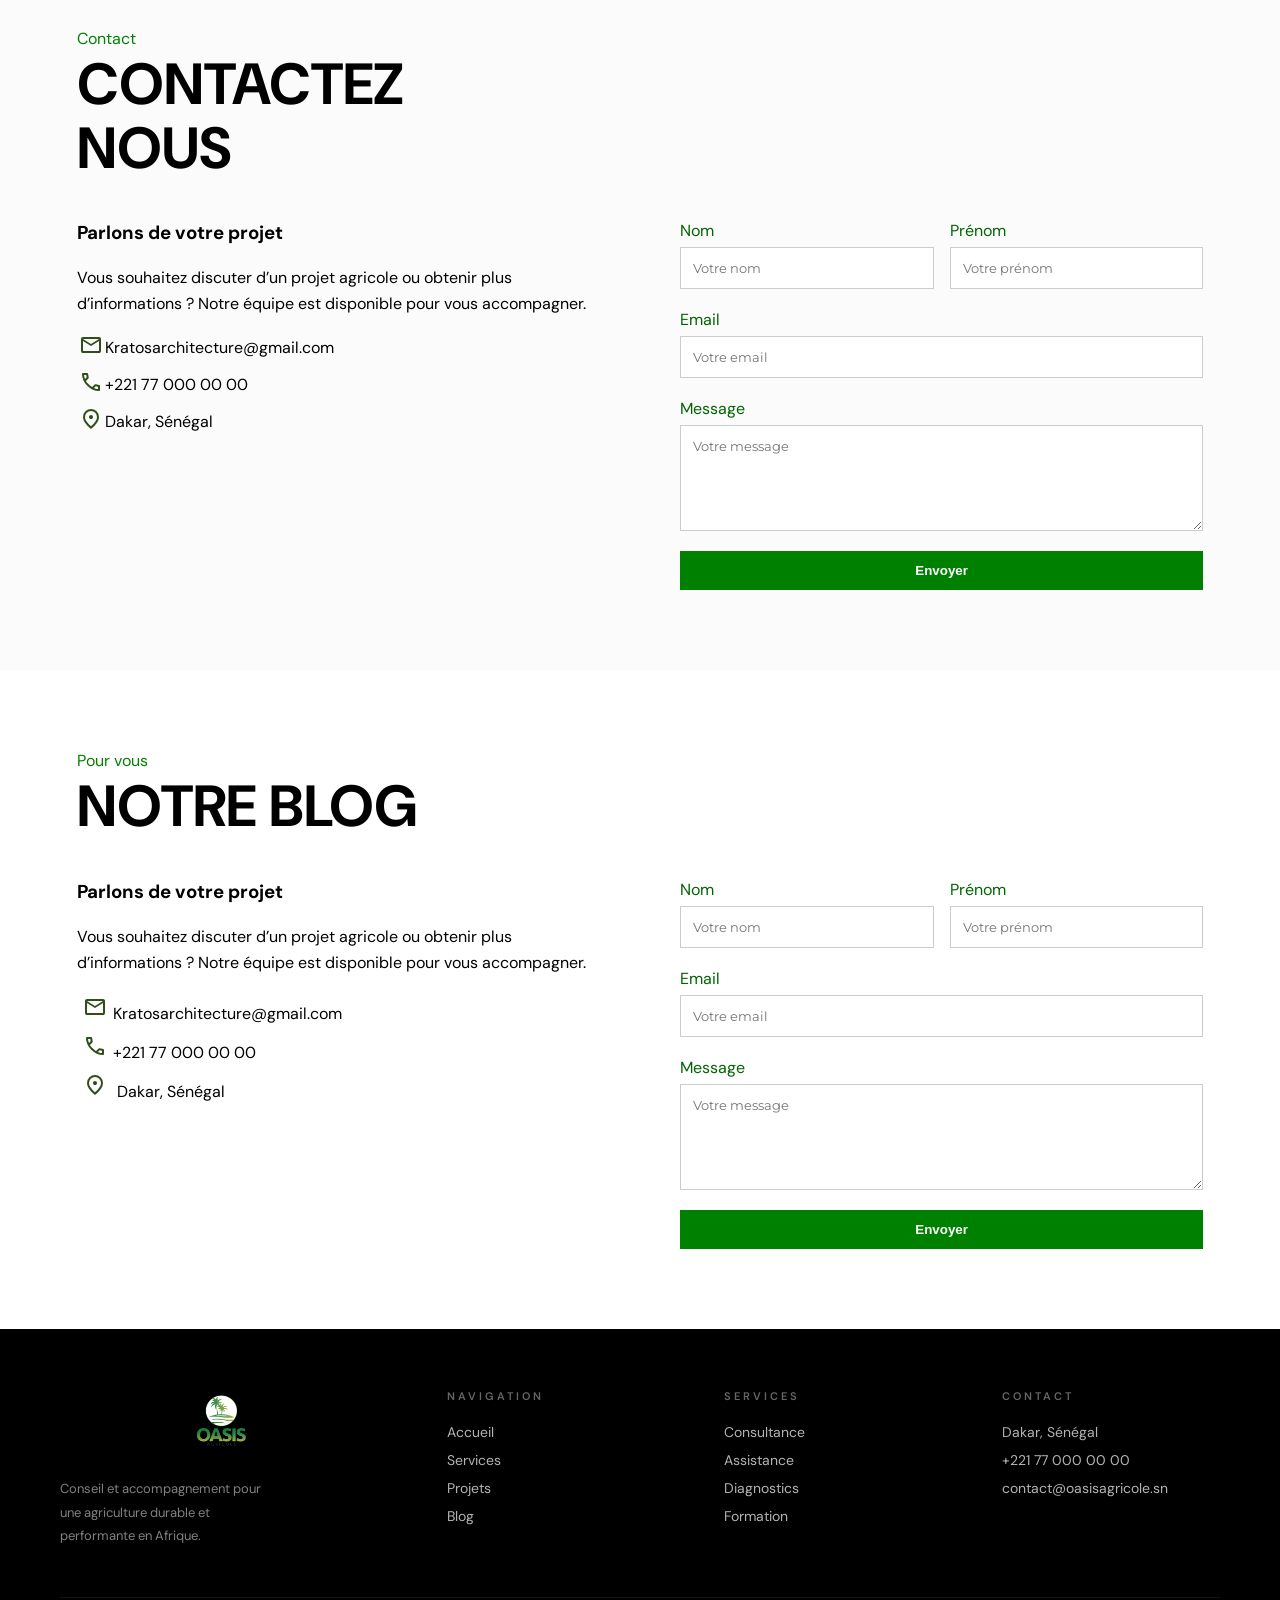
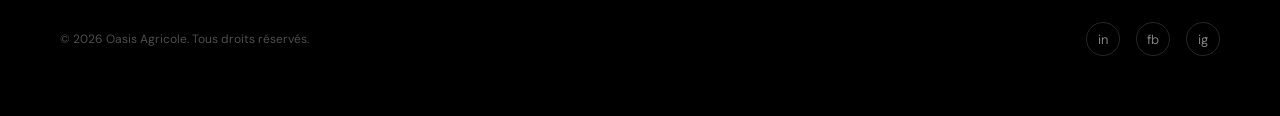
==== commit ab3a0136: "ddss" ====
--- a/index.html
+++ b/index.html
@@ -432,8 +432,10 @@
                 <div><img src="images/Mmmm.jpg" alt="" srcset=""></div>
                 <div style="display: flex; justify-content: space-between;">
                     <h3>Consultance Agricole</h3>
+
               
                   </div>
+                  <p style="padding-top: 15px;">Analyse approfondie de vos exploitations et recommandations stratégiques pour maximiser votre productivité dans le respect des normes environnementales</p>
 
                  <div class="se"> <a href="services.html">Voir → </a> </div> </div>
                 <div class="serv">
@@ -442,8 +444,9 @@
                 <div><img src="images/IMG_3509.JPG" alt="" srcset=""></div>
                 <div style="display: flex; justify-content: space-between;">
                     <h3>Assistance Techique</h3>
-               
-                    </div>
+
+                    </div>
+                    <p style="padding-top: 15px;">Accompagnement terrain par nos experts pour la mise en place de nouvelles pratiques agricoles, formations et suivi opérationnel continu</p>
 
                 <div class="se"> <a href="services.html">Voir → </a> </div> </div>
             </div>
--- a/style.css
+++ b/style.css
@@ -244,7 +244,7 @@
 .about2 .overlayy {
     position: absolute;
     inset: 0; /* top:0; left:0; right:0; bottom:0 */
-    background-color: rgba(0,0,0,0.8);
+    background-color: rgba(0,0,0,0.9);
   
     z-index: 1; /* derrière le texte */
   }
@@ -382,7 +382,8 @@
 }
 
 .serv p {
-  color: whitesmoke;
+  color: grey;
+  font-size: 13px;
 }
 
 
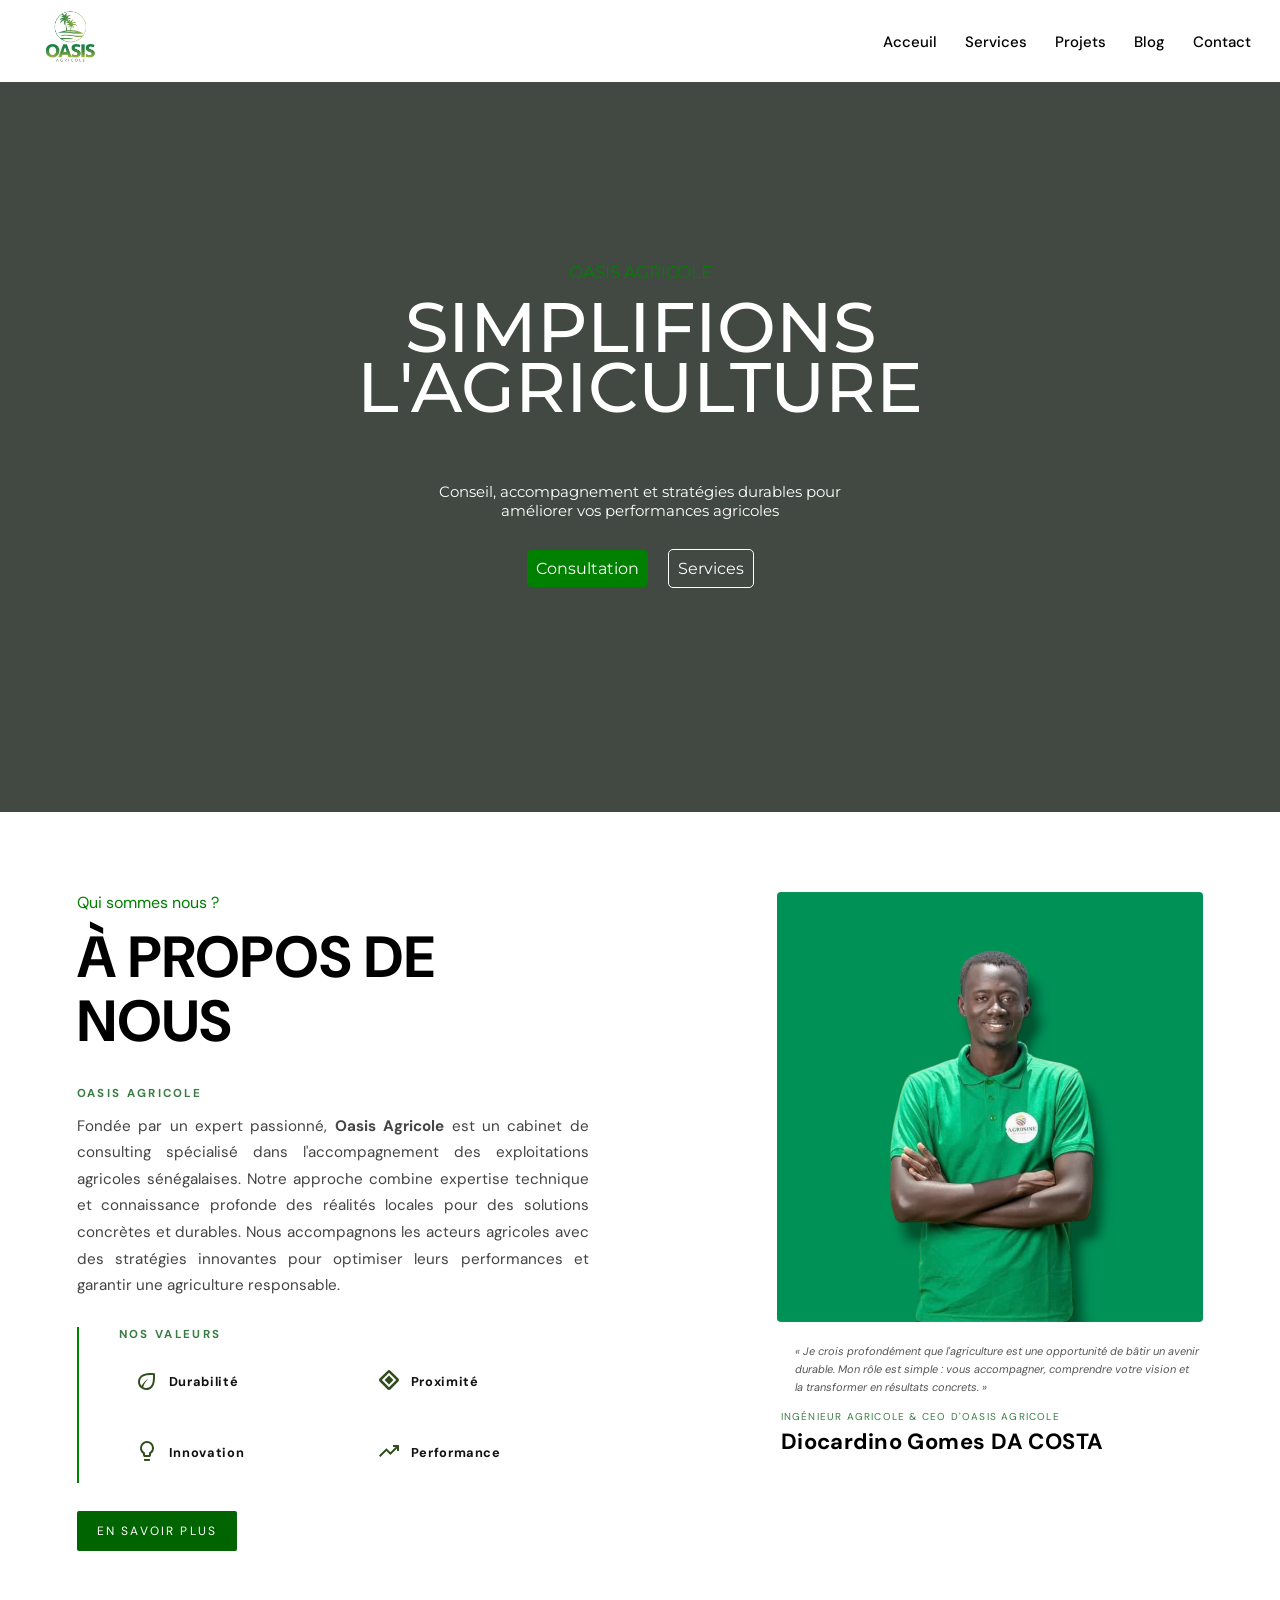
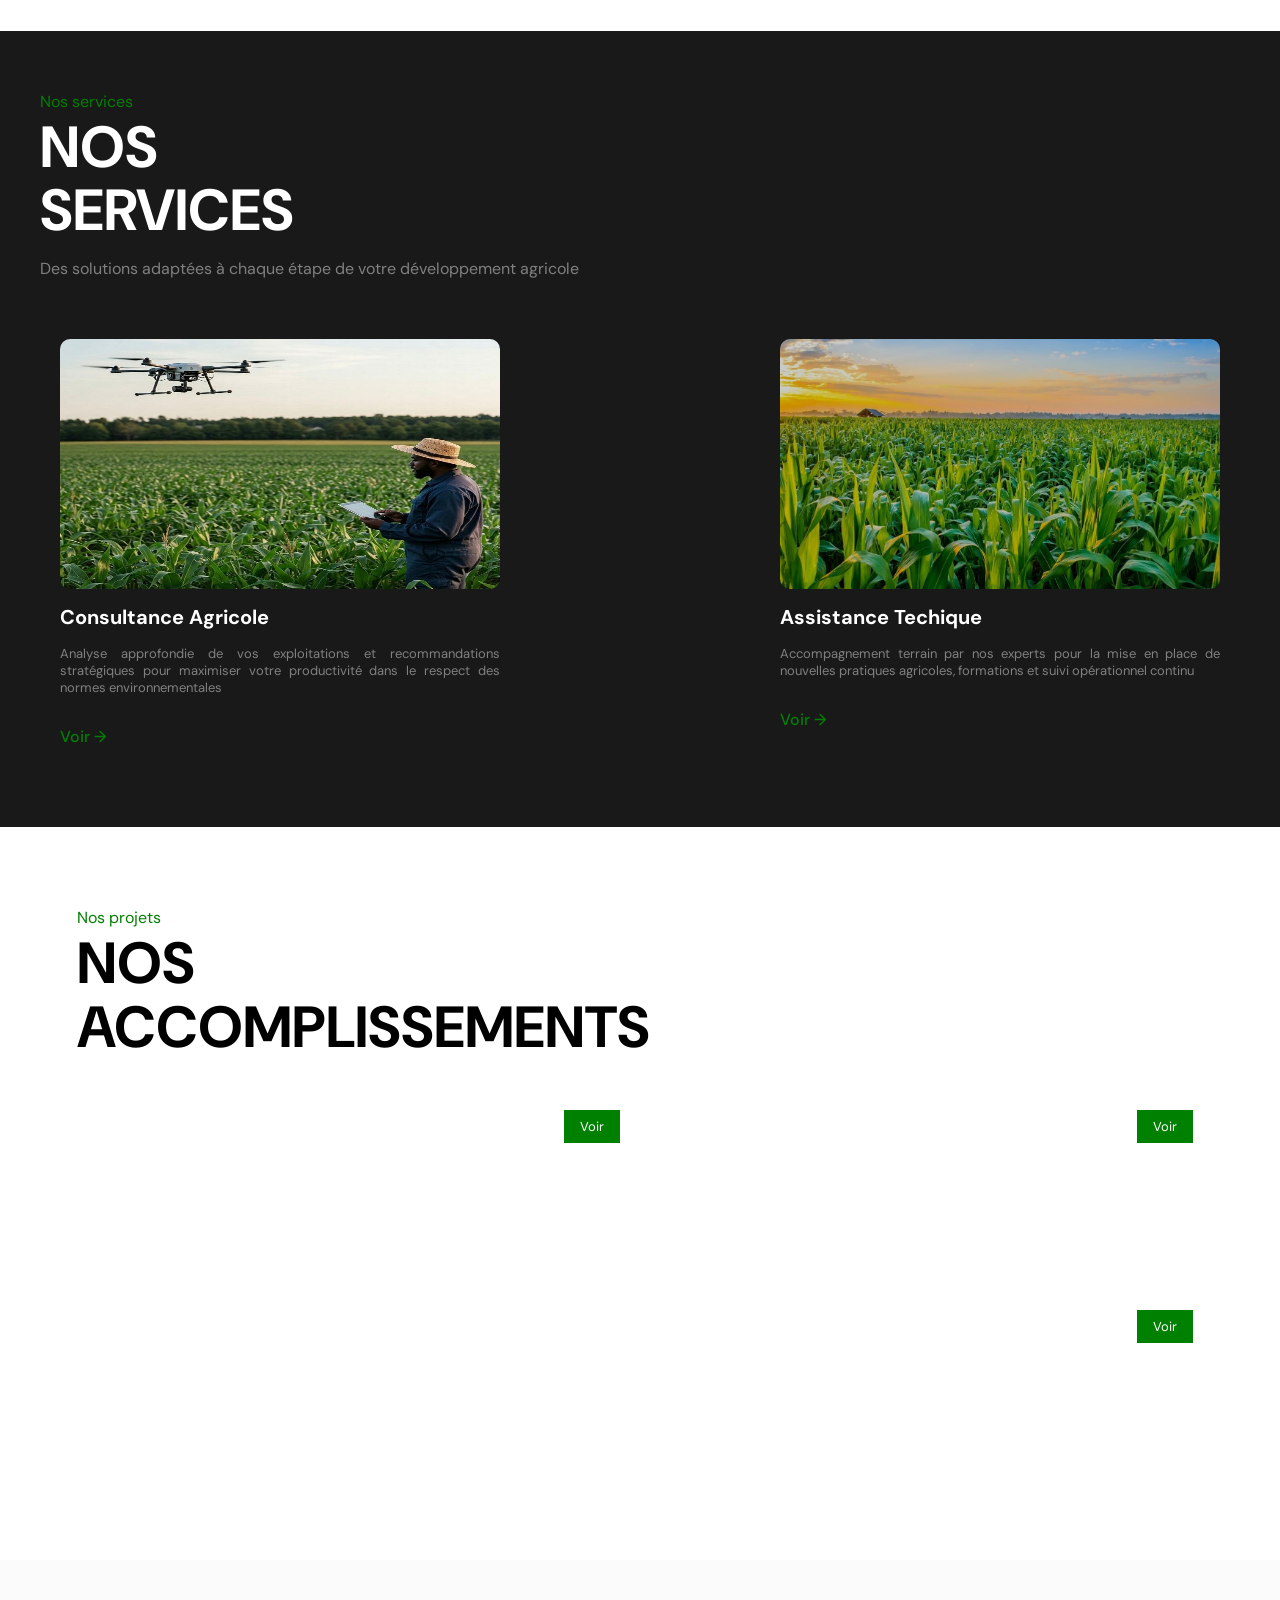
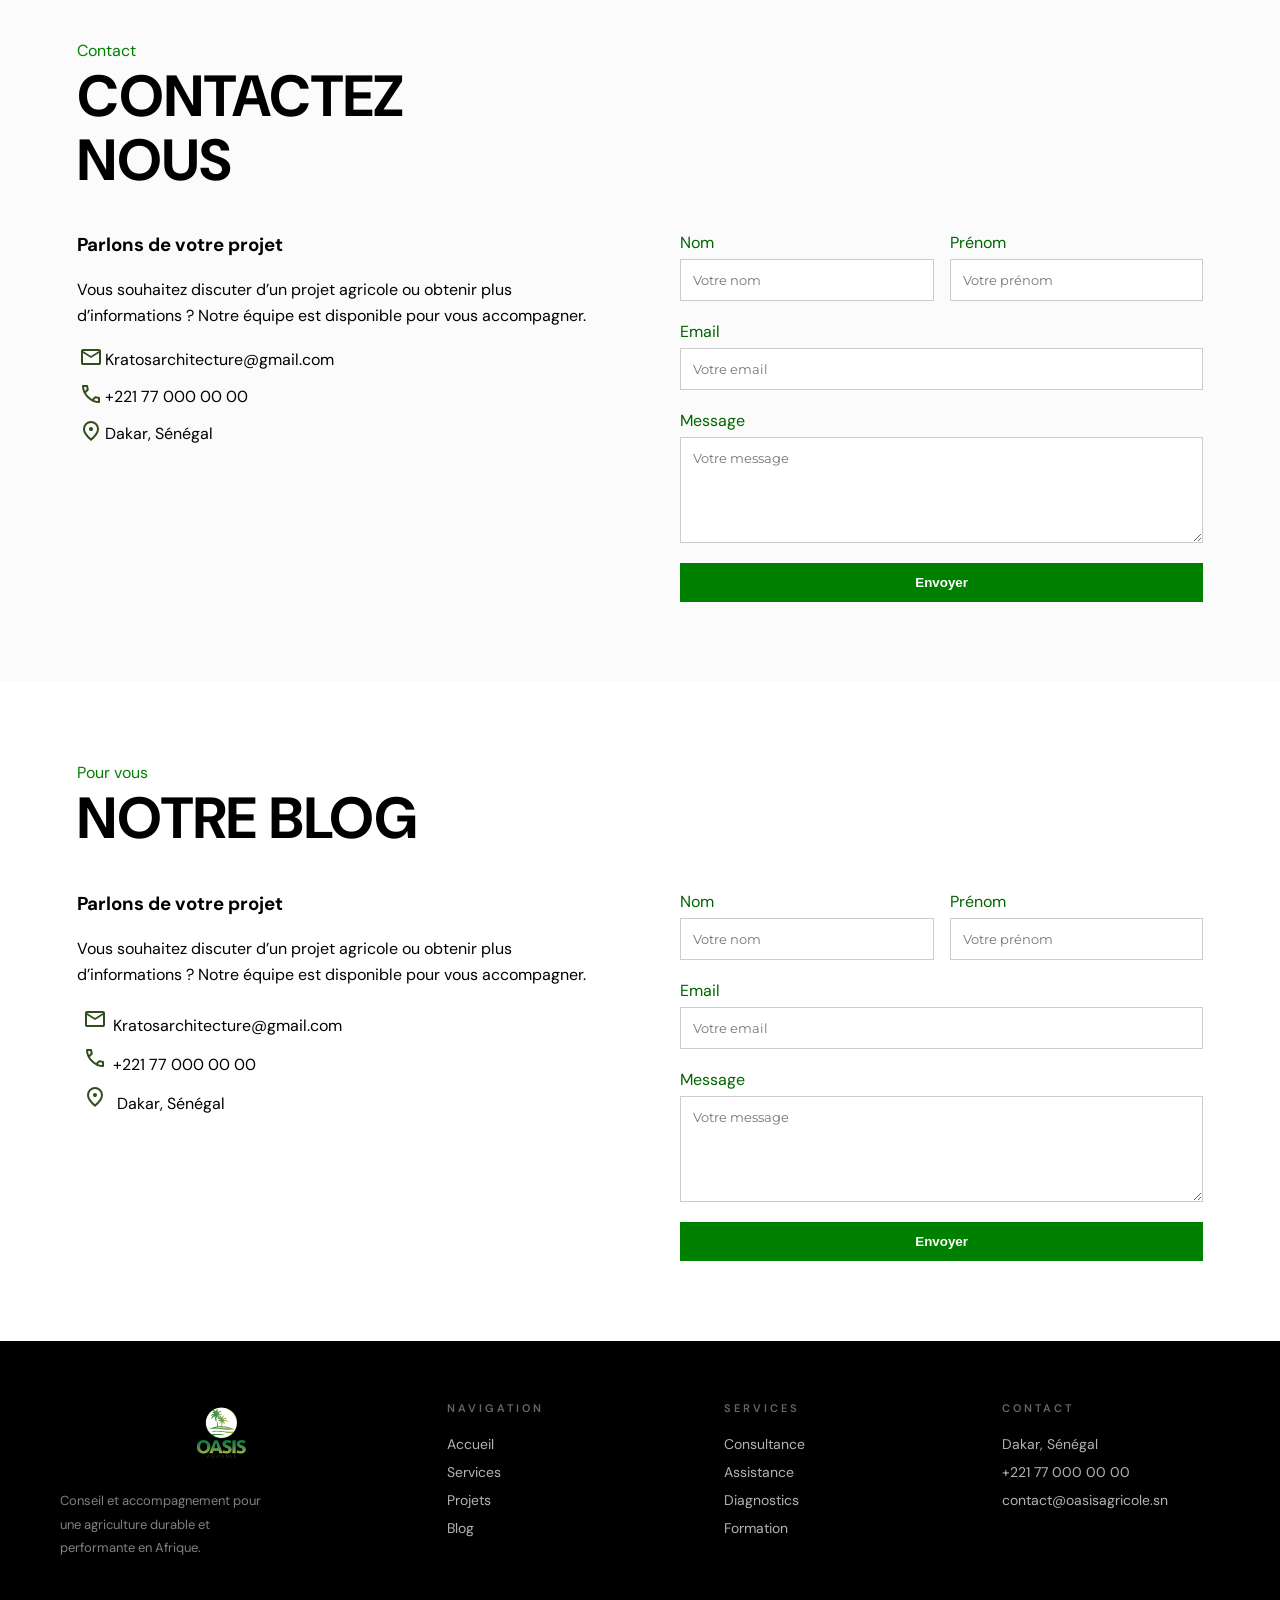
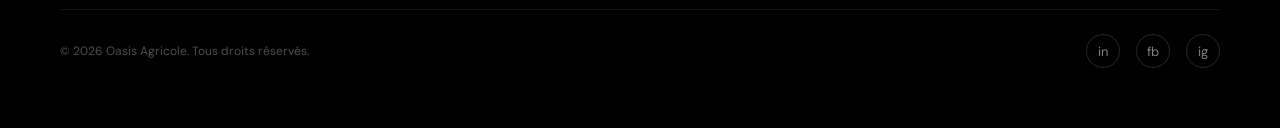
==== commit ab672fc3: "erett" ====
--- a/index.html
+++ b/index.html
@@ -409,7 +409,7 @@
                         <p class="green">Nos services
                         </p>
                         <h1>NOS <br> SERVICES</h1>
-                        <p style="color: grey; margin-top: 3px;">Des solutions adaptées à chaque étape de votre développement agricole</p>
+                        <p style="color: grey; margin-top: 15px;">Des solutions adaptées à chaque étape de votre développement agricole</p>
                     </div>
 
                 </div>
--- a/style.css
+++ b/style.css
@@ -792,6 +792,15 @@
         display: contents;
     }
 
+    .col-right1 img {
+        width: 100%;
+      height: 300px;
+        object-fit: cover;
+        object-position: top center;
+        border-radius: 4px;
+        display: block;
+      }
+
  
 
  
@@ -819,6 +828,20 @@
         padding: 16px;
     }
 
+    .serv p {
+        color: grey;
+        font-size: 11px;
+      }
+
+      .col-right1 img {
+        width: 100%;
+      height: 300px;
+        object-fit: cover;
+        object-position: top center;
+        border-radius: 4px;
+        display: block;
+      }
+
 
 }
 
@@ -833,11 +856,11 @@
     }
 
     .titre h1 {
-        font-size: 33px;
+        font-size: 38px;
     }
 
     .titre1 h1 {
-        font-size: 33px;
+        font-size: 38px;
       
     }
 
@@ -1014,12 +1037,12 @@
     }
 
     .titre1 h1 {
-        font-size: 30px;
+        font-size: 38px;
       
     }
 
     .titre h1 {
-        font-size: 30px;
+        font-size: 38px;
       
     }
 
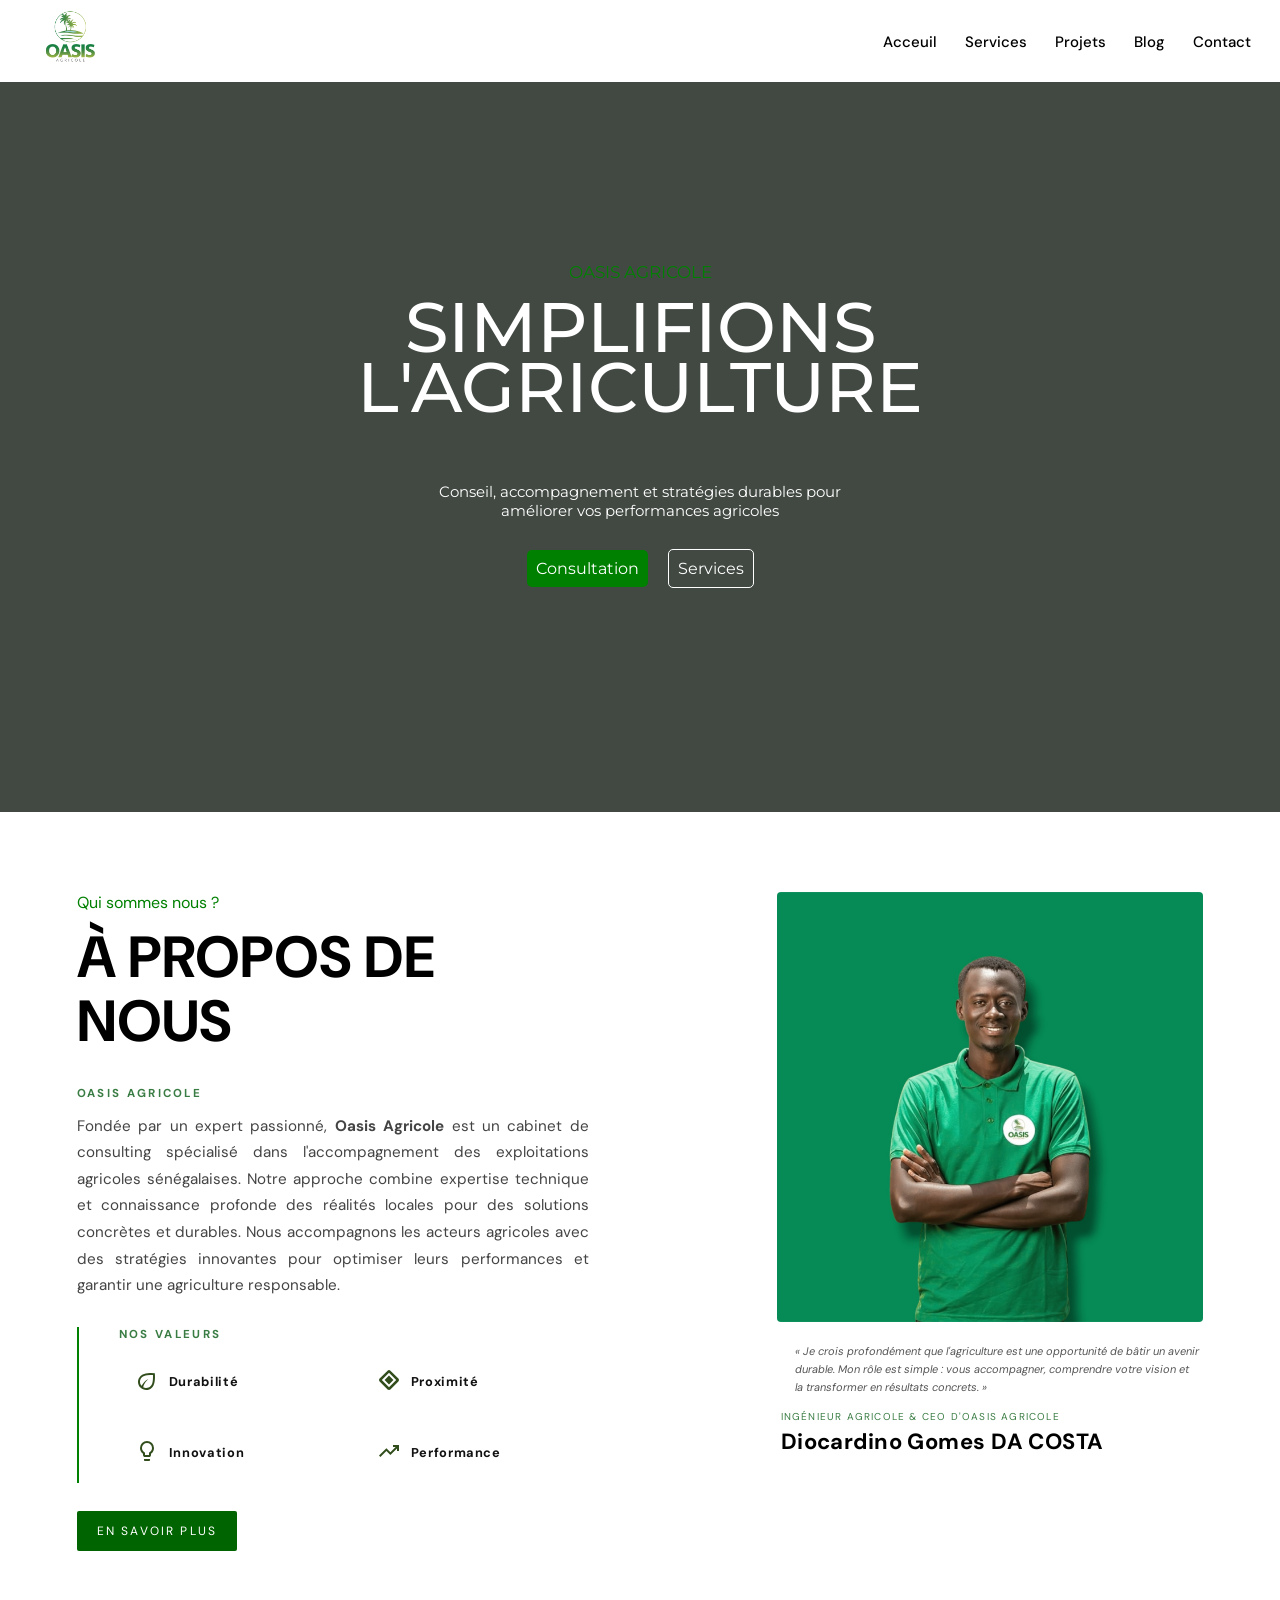
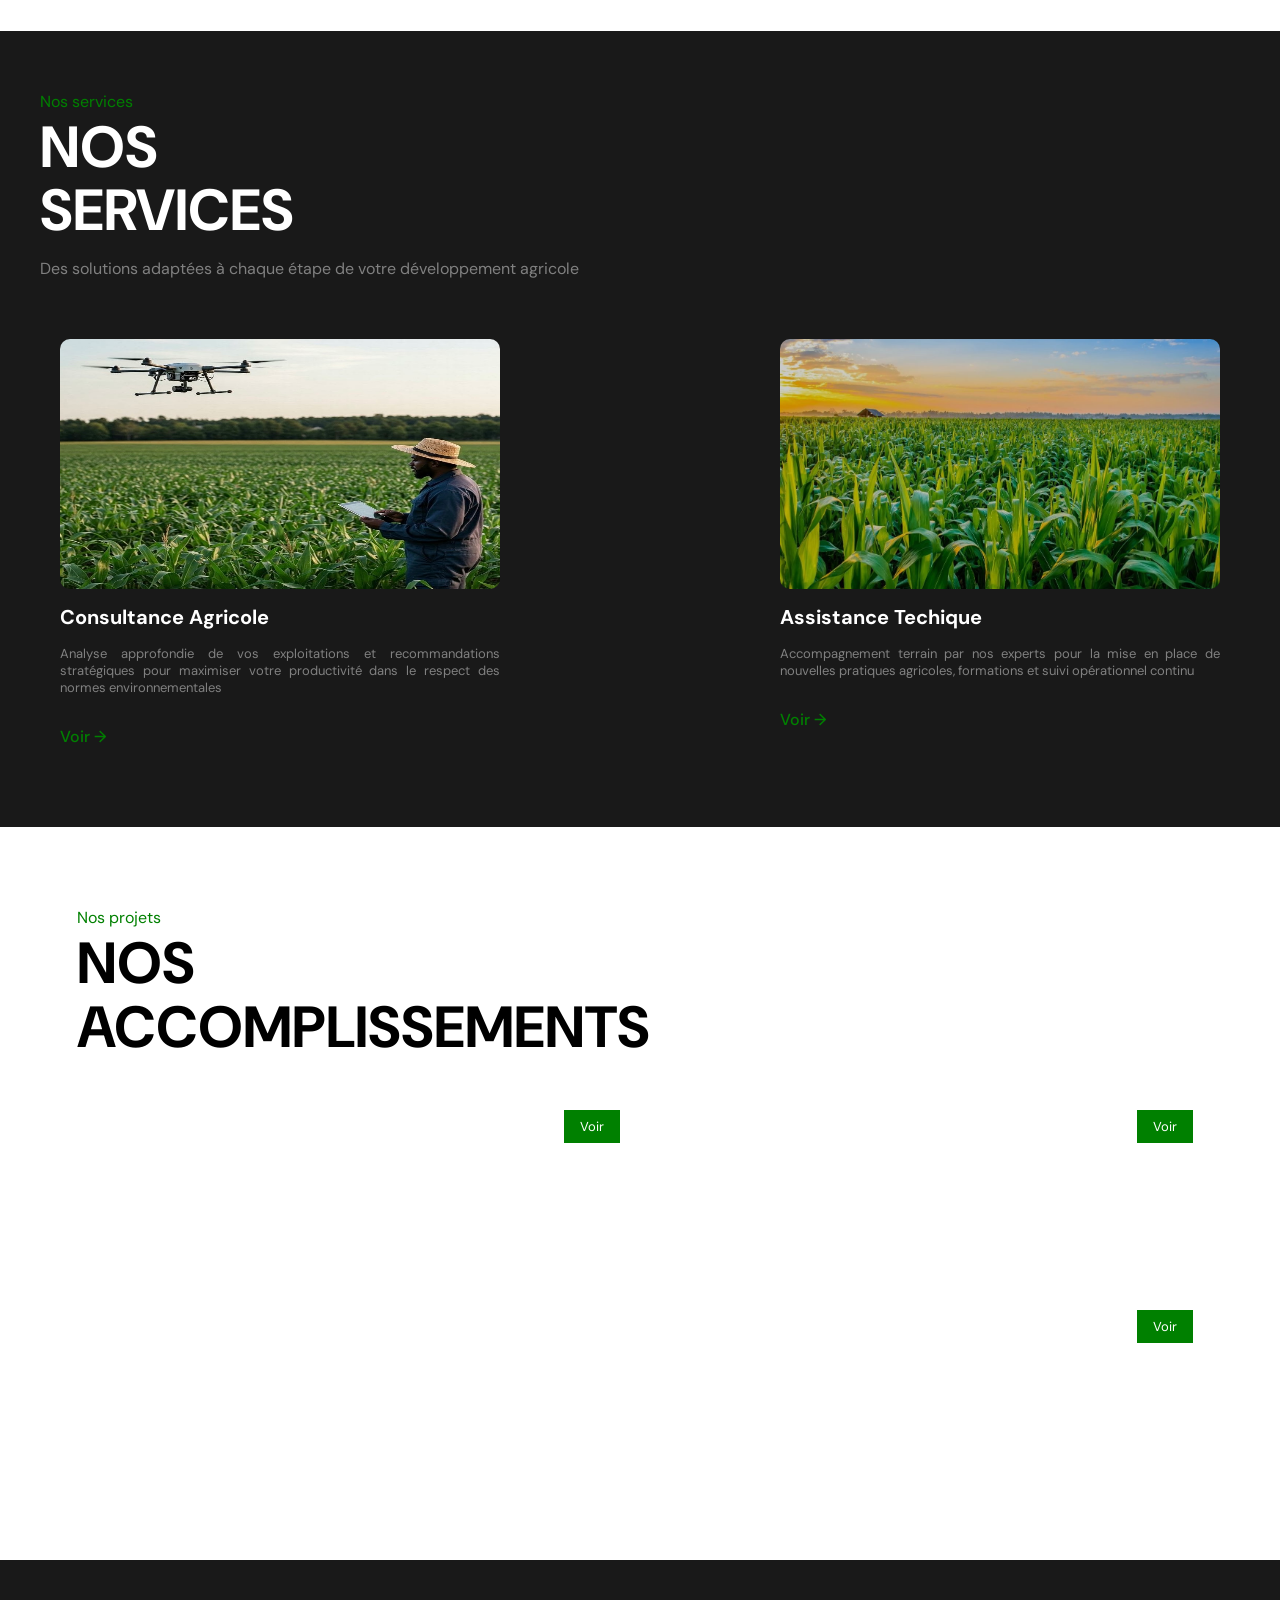
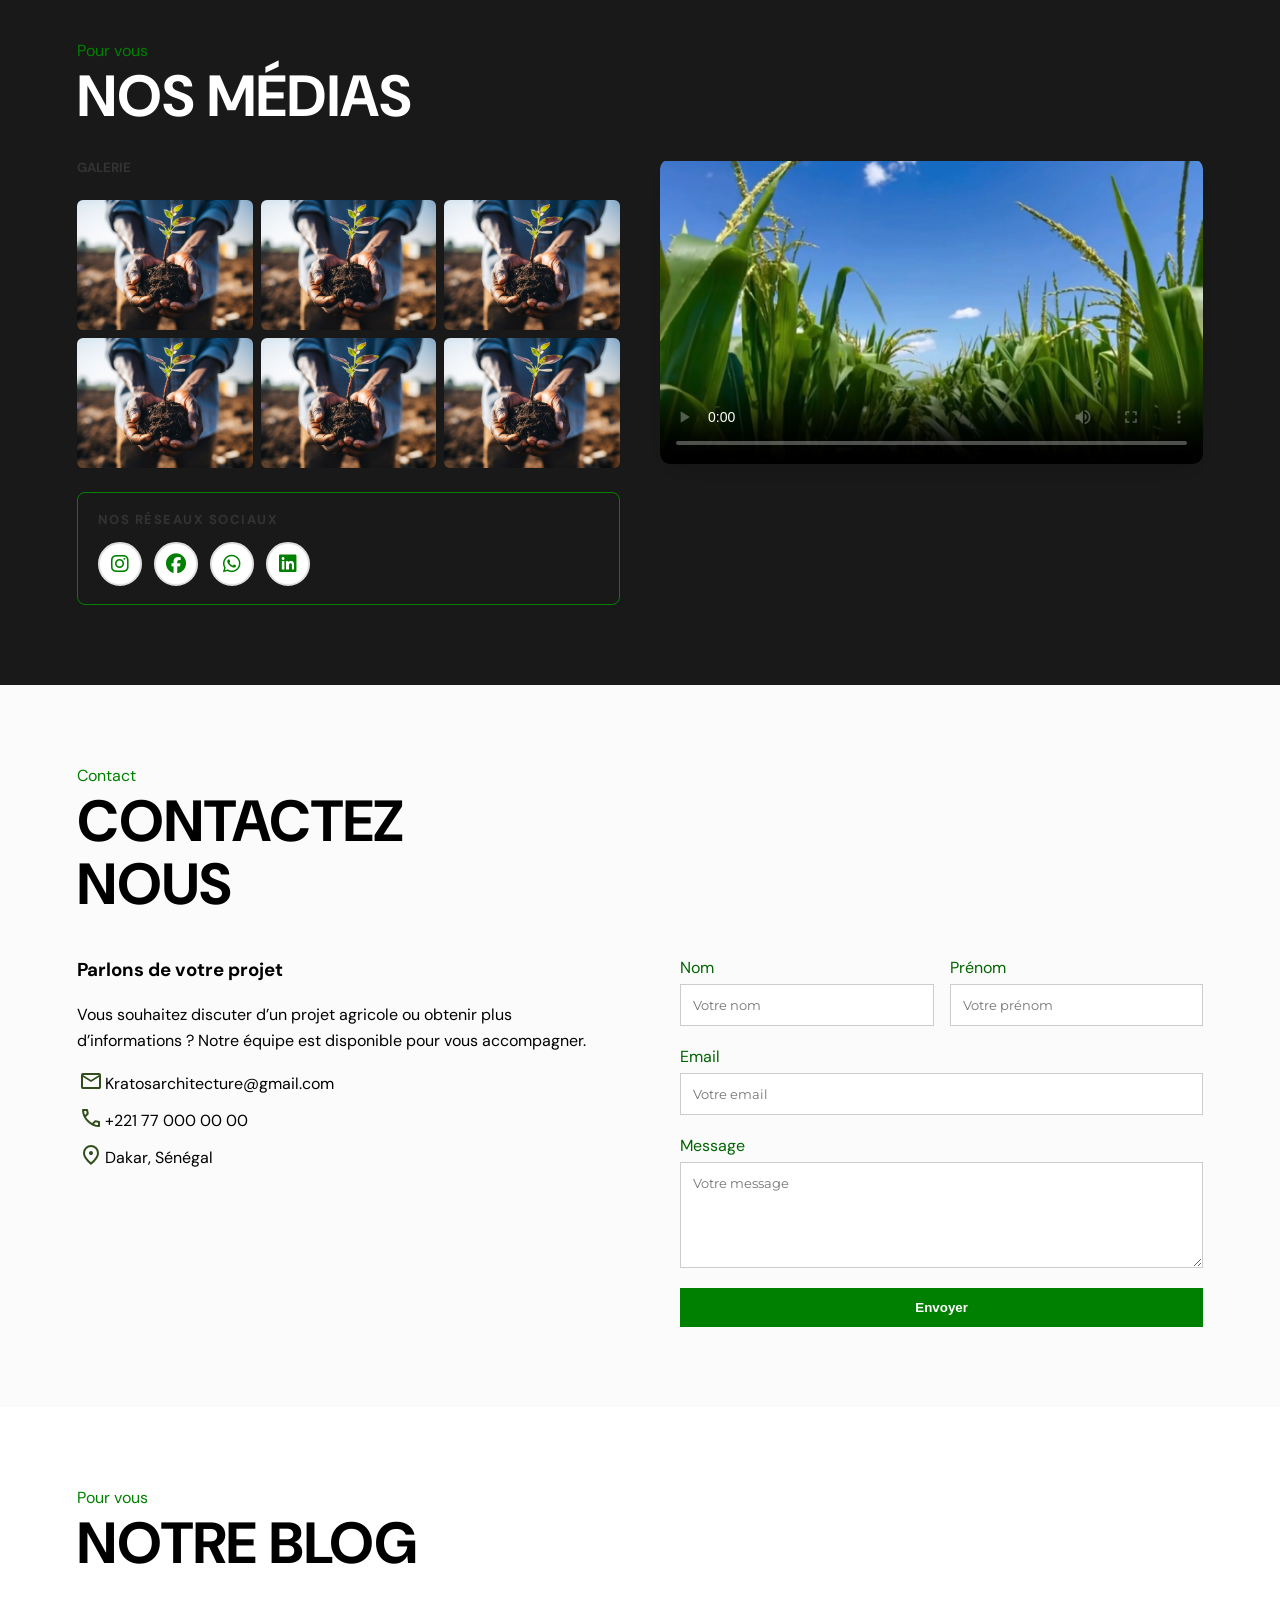
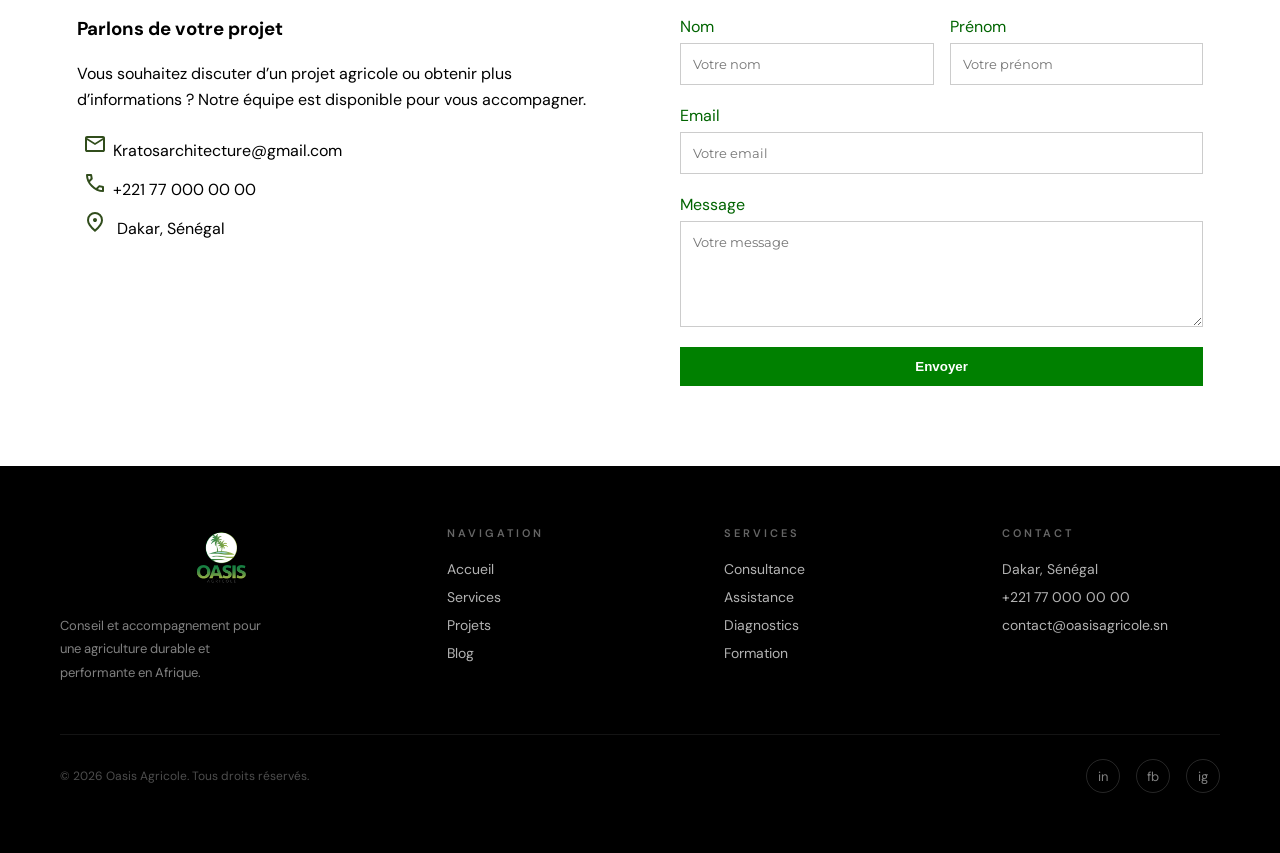
==== commit 8c47ff99: "rrrrrr" ====
--- a/index.html
+++ b/index.html
@@ -14,6 +14,11 @@
     <link rel="preconnect" href="https://fonts.gstatic.com" crossorigin>
     <link href="https://fonts.googleapis.com/css2?family=Cormorant+Garamond:wght@300;400;600;700&family=DM+Sans:wght@300;400;500;600&display=swap" rel="stylesheet">
     
+
+
+    <link rel="stylesheet" href="https://cdnjs.cloudflare.com/ajax/libs/font-awesome/6.5.0/css/all.min.css">
+
+
     <style>
   * { margin: 0; padding: 0; box-sizing: border-box; }
 
@@ -374,7 +379,7 @@
           
               <!-- ── Colonne droite ── -->
               <div class="col-right1">
-                <img src="images/Photoroom_20260424_090029.JPG" alt="Diocardino Gomes DA COSTA">
+                <img src="images/Photoroom_20260424_181150.JPG" alt="Diocardino Gomes DA COSTA">
                 <div class="fondateur-caption">
                   <p class="citation">« Je crois profondément que l'agriculture est une opportunité de bâtir un avenir durable. Mon rôle est simple&nbsp;: vous accompagner, comprendre votre vision et la transformer en résultats concrets. »</p>
                   <p class="titre-poste">Ingénieur agricole &amp; CEO d'Oasis Agricole</p>
@@ -495,6 +500,58 @@
             </div>
           
         </div>
+
+
+        <div class="about media-section">
+          <div class="overlayy"></div>
+          <div class="col-left">
+            <div class="titre">
+              <p class="green">Pour vous</p>
+              <h1 style="color: white;">NOS MÉDIAS</h1>
+            </div>
+          </div>
+        
+          <div class="media-grid">
+            <!-- COLONNE GAUCHE : Photos + Réseaux -->
+
+            <div class="media-left">
+              <h5 style="color: #333;;">GALERIE</h5>
+              <div class="media-photos">
+                <img src="images/IMG_3507.JPG" alt="">
+                <img src="images/IMG_3507.JPG" alt="">
+                <img src="images/IMG_3507.JPG" alt="">
+                <img src="images/IMG_3507.JPG" alt="">
+                <img src="images/IMG_3507.JPG" alt="">
+                <img src="images/IMG_3507.JPG" alt="">
+              </div>
+        
+              <div class="media-socials">
+                <h5>NOS RÉSEAUX SOCIAUX</h5>
+                <div class="social-icons">
+                  <a href=""><i class="fa-brands fa-instagram"></i></a>
+                  <a href=""><i class="fa-brands fa-facebook"></i></a>
+                  <a href=""><i class="fa-brands fa-whatsapp"></i></a>
+                  <a href=""><i class="fa-brands fa-linkedin"></i></a>
+                </div>
+              </div>
+            </div>
+        
+            <!-- COLONNE DROITE : Vidéo -->
+            <div class="media-right">
+       
+              <div class="media-video-wrapper">
+                <video controls poster="images/IMG_3533.jpg">
+                  <source src="images/ScreenRecording_04-24-2026 19-19-58_1.mp4" type="video/mp4">
+                  Votre navigateur ne supporte pas la vidéo.
+                </video>
+                <!-- OU remplace par un iframe YouTube :
+                <iframe src="https://www.youtube.com/embed/TON_ID" allowfullscreen></iframe>
+                -->
+              </div>
+            </div>
+          </div>
+        </div>
+        
 
         <div class="about" style="background-color:    #fbfbfb;">
             <div class="about-grid" style="display: flex; flex-direction: column;">
--- a/style.css
+++ b/style.css
@@ -249,6 +249,14 @@
     z-index: 1; /* derrière le texte */
   }
 
+  .media-section .overlayy {
+    position: absolute;
+    inset: 0; /* top:0; left:0; right:0; bottom:0 */
+    background-color: rgba(0,0,0,0.9);
+  
+    z-index: 1; /* derrière le texte */
+  }
+
 .first {
     display: flex;
     justify-content: space-between;
@@ -285,6 +293,13 @@
 }
 
 
+.media-grid,
+.col-left {
+    position: relative;
+    z-index: 2;
+}
+
+
 
 .about-grid {
     display: grid;
@@ -407,6 +422,11 @@
     justify-content: center;
     width: 100%;
 }
+
+
+
+
+
 
 .pro-left {
     flex: 1;
@@ -454,6 +474,140 @@
     width: 100%;
 }
 
+
+/* ===== SECTION MÉDIAS ===== */
+
+.media-section {
+    padding: 60px 40px;
+    position: relative; /* ← ajouter ceci */
+    background-image: url(images/Photoroom_20260424_164238.PNG);
+    background-position: center;
+    background-repeat: no-repeat;
+    background-size: cover;
+  }
+  
+  .media-grid {
+    display: grid;
+    grid-template-columns: 1fr 1fr;
+    gap: 40px;
+    margin-top: 30px;
+    align-items: start;
+  }
+  
+  /* --- Colonne gauche --- */
+  .media-left {
+    display: flex;
+    flex-direction: column;
+    gap: 24px;
+  }
+  
+  .media-photos {
+    display: grid;
+    grid-template-columns: repeat(3, 1fr);
+    gap: 8px;
+  }
+  
+  .media-photos img {
+    width: 100%;
+    aspect-ratio: 1 / 1;
+    height: 130px;
+    object-fit: cover;
+    border-radius: 6px;
+    transition: transform 0.3s ease, opacity 0.3s ease;
+  }
+  
+
+  
+  /* Réseaux sociaux */
+  .media-socials {
+    background-color: transparent;
+    border-left: 4px solid green;
+    border-radius: 8px;
+    padding: 18px 20px;
+    border: 1px solid green;
+  }
+  
+  .media-socials h5 {
+    margin: 0 0 14px 0;
+    font-size: 13px;
+    letter-spacing: 1.5px;
+    color: #333;
+    text-transform: uppercase;
+  }
+  
+  .social-icons {
+    display: flex;
+    gap: 12px;
+    flex-wrap: wrap;
+  }
+  
+  .social-icons a {
+    display: flex;
+    align-items: center;
+    justify-content: center;
+    width: 44px;
+    height: 44px;
+    border-radius: 50%;
+    background-color: white;
+    border: 2px solid #e0e0e0;
+    color: green;
+    font-size: 20px;
+    text-decoration: none;
+    transition: background-color 0.3s ease, color 0.3s ease, border-color 0.3s ease, transform 0.2s ease;
+  }
+  
+  .social-icons a:hover {
+    background-color: green;
+    color: white;
+    border-color: green;
+    transform: translateY(-3px);
+  }
+  
+  /* --- Colonne droite : vidéo --- */
+  .media-right {
+    display: flex;
+    flex-direction: column;
+    gap: 14px;
+  }
+  
+  .media-right h5 {
+    margin: 0;
+    font-size: 13px;
+    letter-spacing: 1.5px;
+    color: #333;
+    text-transform: uppercase;
+  }
+  
+  .media-video-wrapper {
+    width: 100%;
+    border-radius: 10px;
+    overflow: hidden;
+    background-color: transparent;
+    aspect-ratio: 16 / 9;
+    box-shadow: 0 8px 30px rgba(0, 0, 0, 0.15);
+    
+  }
+  
+  .media-video-wrapper video,
+  .media-video-wrapper iframe {
+    width: 100%;
+    height: 100%;
+    display: block;
+    border: none;
+
+  }
+  
+  /* ===== RESPONSIVE ===== */
+  @media (max-width: 768px) {
+    .media-grid {
+      grid-template-columns: 1fr;
+    }
+  
+    .media-photos {
+      grid-template-columns: repeat(3, 1fr);
+    }
+  }
+  
 .projets a {
     position: absolute;
     top: 10px;
